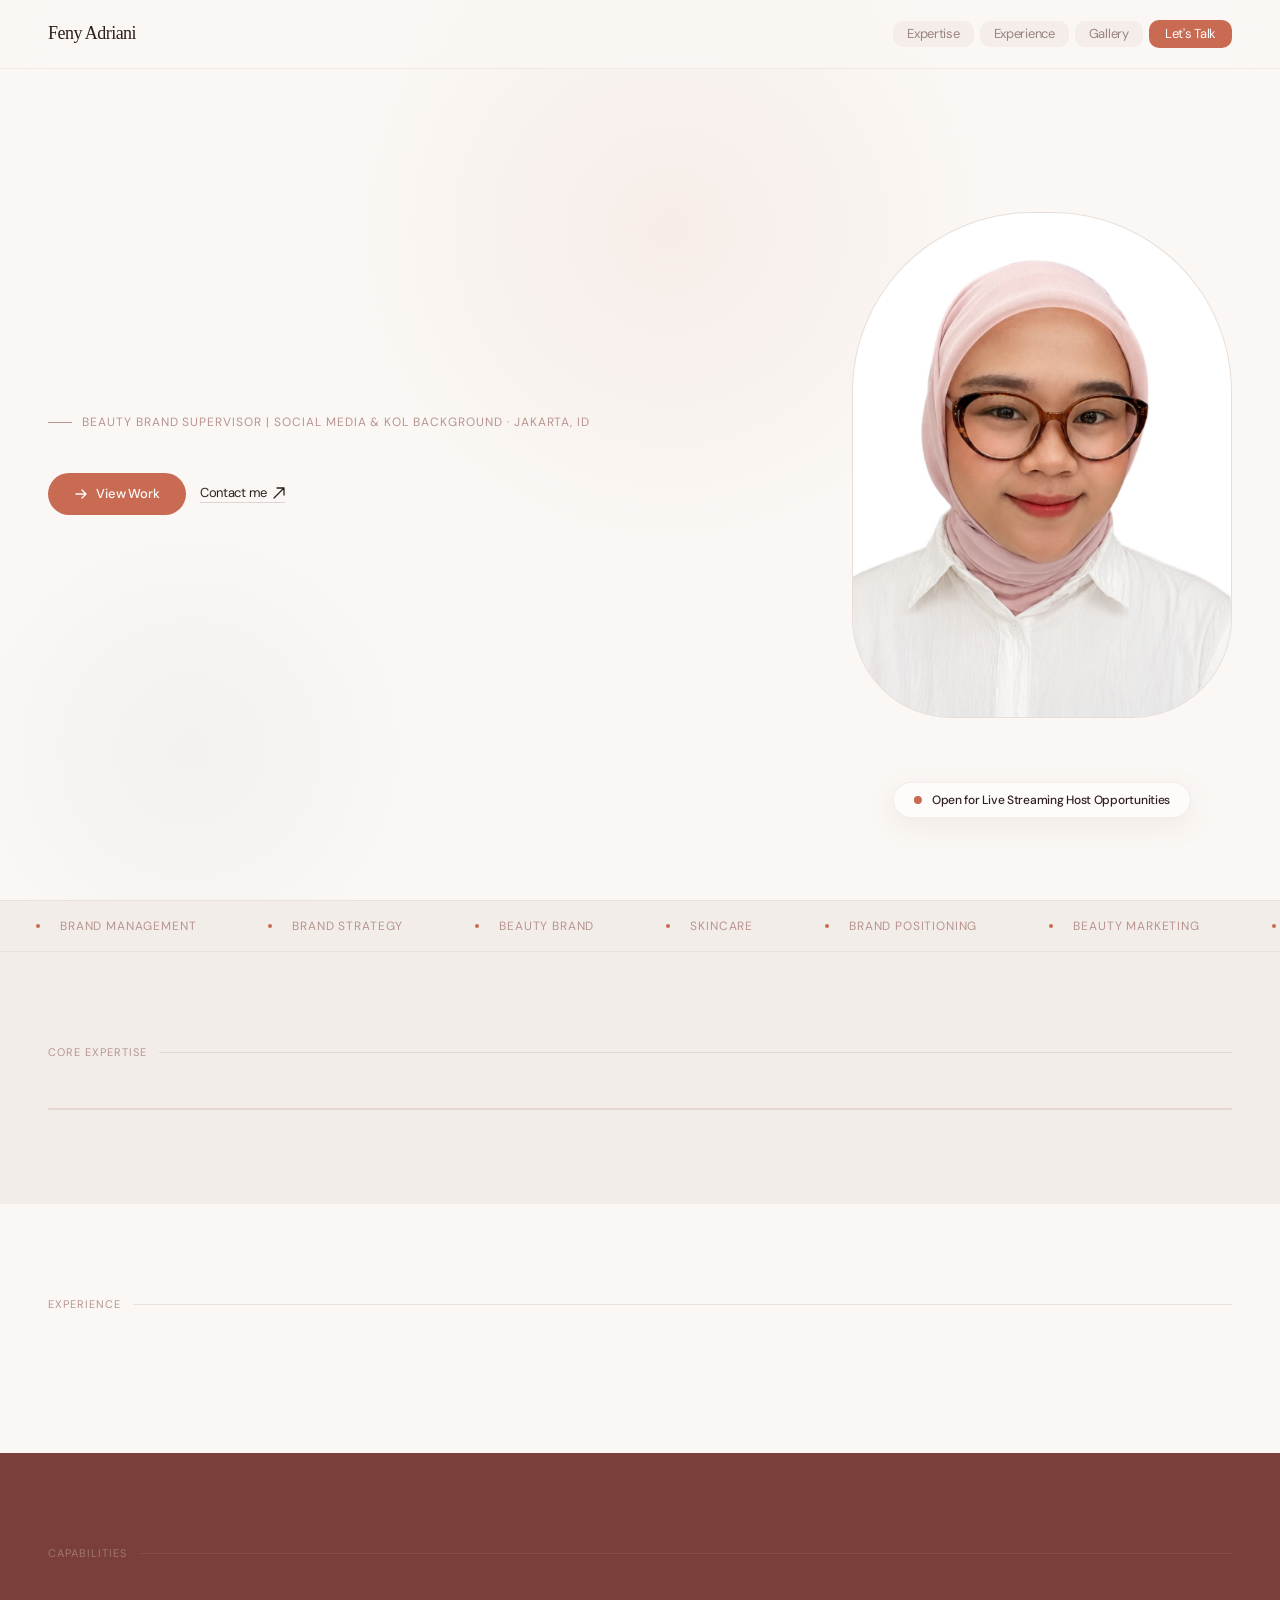
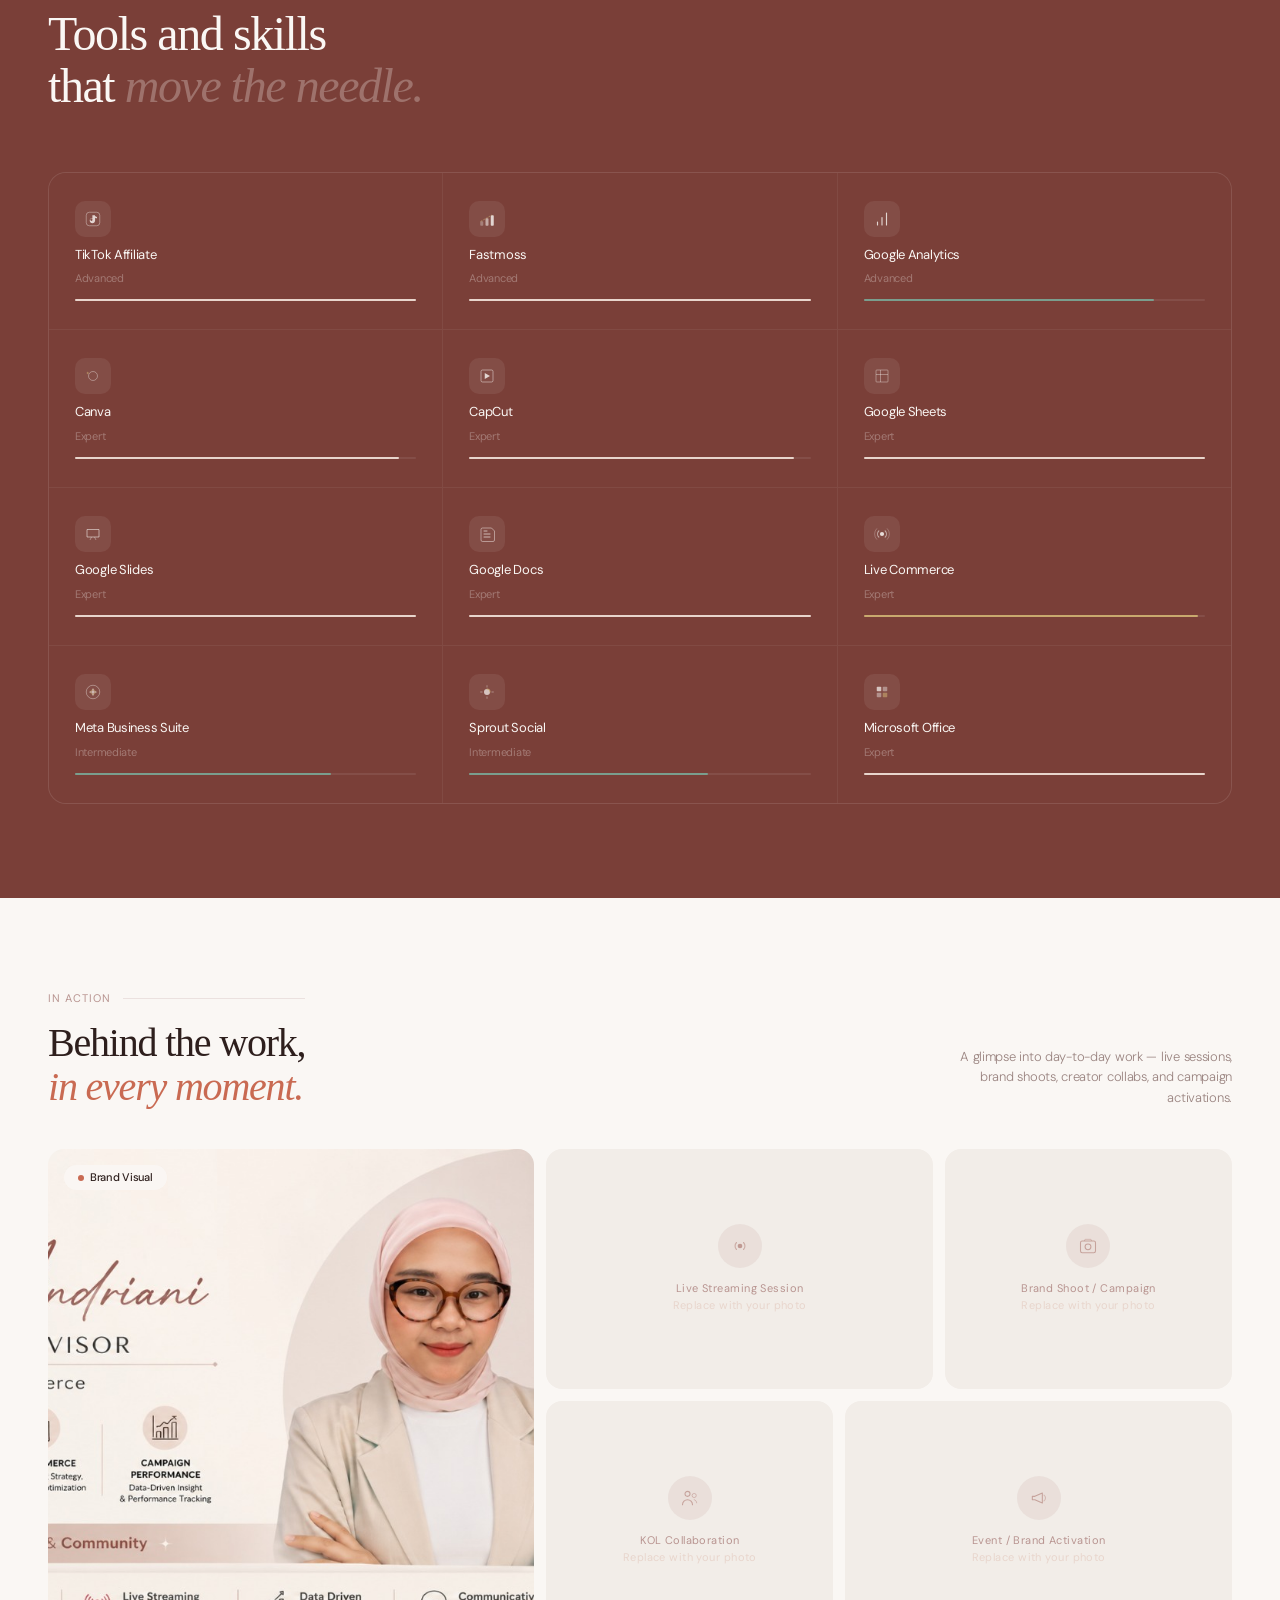
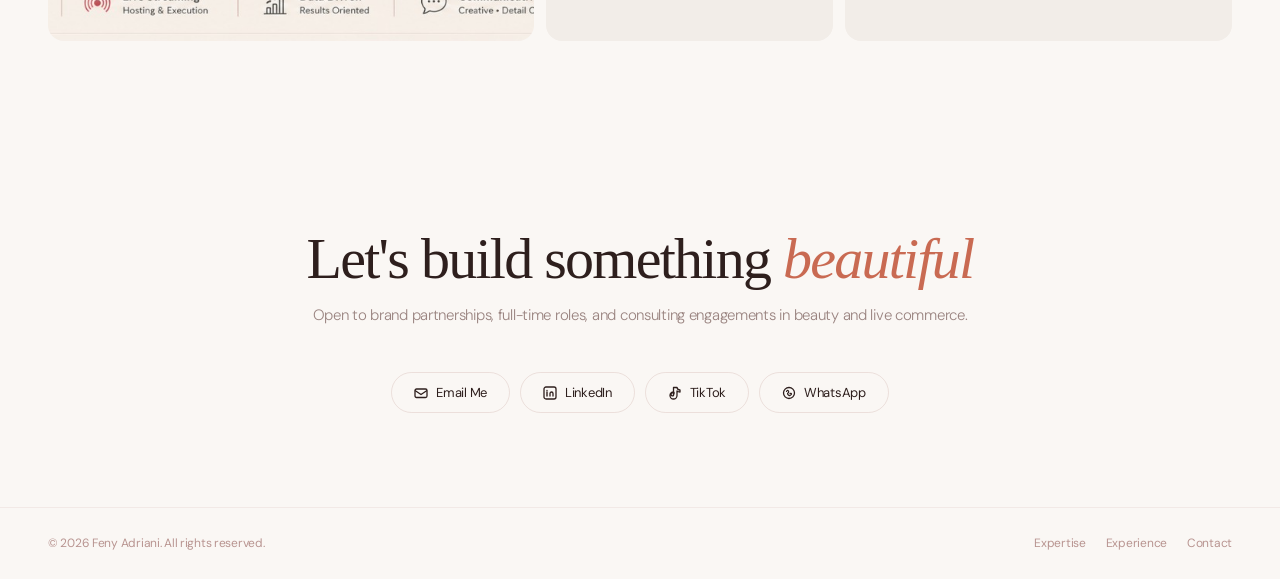
==== index.html @ 0a3d86c8 "first commit" ====
<!DOCTYPE html>
<html lang="en">
<head>
<meta charset="UTF-8">
<meta name="viewport" content="width=device-width, initial-scale=1.0">
<title>Feny Adriani — Beauty Brand Supervisor | Social Media & KOL Background</title>
<link rel="preconnect" href="https://fonts.googleapis.com">
<link href="https://fonts.googleapis.com/css2?family=DM+Sans:ital,wght@0,300;0,400;0,500;1,300&display=swap" rel="stylesheet">

<!-- css -->
<link rel="stylesheet" href="style.css">

</head>
<body>

<!-- NAV -->
<nav>
  <div class="nav-logo">Feny Adriani</div>
  <div class="nav-links">
    <a href="#expertise">Expertise</a>
    <a href="#experience">Experience</a>
    <!-- <a href="#featured">Work</a> -->
    <a href="#gallery">Gallery</a>
    <a href="#contact" class="nav-cta">Let's Talk</a>
  </div>
</nav>

<!-- HERO -->
<section class="hero">
  <div class="hero-content">
    <p class="hero-eyebrow">Beauty Brand Supervisor | Social Media & KOL Background · Jakarta, ID</p>
    
    <!-- Kita beri ID agar bisa diisi dari kolom 'tagline' di Sheets -->
    <h1 class="hero-headline" id="p-tagline">
      <!-- Teks statis di sini akan hilang saat data dari Sheets masuk -->
    </h1>
    
    <!-- Kita beri ID agar bisa diisi dari kolom 'bio' di Sheets -->
    <p class="hero-sub" id="p-bio">
      <!-- Teks statis di sini akan hilang saat data dari Sheets masuk -->
    </p>
    
    <div class="hero-actions">
      <a href="#expertise" class="btn-primary">
        <svg width="14" height="14" viewBox="0 0 14 14" fill="none"><path d="M2 7h10M8 3l4 4-4 4" stroke="currentColor" stroke-width="1.4" stroke-linecap="round" stroke-linejoin="round"/></svg>
        View Work
      </a>
      <a href="#contact" class="btn-ghost">
        Contact me
        <svg width="12" height="12" viewBox="0 0 12 12" fill="none"><path d="M1 11L11 1M11 1H4M11 1v7" stroke="currentColor" stroke-width="1.3" stroke-linecap="round" stroke-linejoin="round"/></svg>
      </a>
    </div>
  </div>

  <div class="hero-photo-wrap">
    <div class="hero-photo-frame">
      <!-- ID p-foto untuk mengganti ALT sesuai nama di Sheets -->
      <img src="feny-pp.jpeg" alt="Profile" id="p-foto">
    </div>
    <div class="hero-photo-badge">
      <div class="badge-dot"></div>
      <span class="badge-text">Open for Live Streaming Host Opportunities</span>
    </div>
  </div>
</section>

<!-- MARQUEE -->
<div class="marquee-wrap">
  <div class="marquee-track">
    <div class="marquee-item"><span class="marquee-dot"></span>Brand Management</div>
    <div class="marquee-item"><span class="marquee-dot"></span>Brand Strategy</div>
    <div class="marquee-item"><span class="marquee-dot"></span>Beauty Brand</div>
    <div class="marquee-item"><span class="marquee-dot"></span>Skincare</div>
    <div class="marquee-item"><span class="marquee-dot"></span>Brand Positioning</div>
    <div class="marquee-item"><span class="marquee-dot"></span>Beauty Marketing</div>
    <div class="marquee-item"><span class="marquee-dot"></span>Skincare Marketing</div>
    <div class="marquee-item"><span class="marquee-dot"></span>Consumer Insights</div>
    <div class="marquee-item"><span class="marquee-dot"></span>Product Marketing</div>
    <div class="marquee-item"><span class="marquee-dot"></span>Campaign Management</div>
    <div class="marquee-item"><span class="marquee-dot"></span>Marketing Campaign</div>
    <div class="marquee-item"><span class="marquee-dot"></span>Product Launch</div>
    <div class="marquee-item"><span class="marquee-dot"></span>Campaign Strategy</div>
    <div class="marquee-item"><span class="marquee-dot"></span>Brand Awareness</div>
    <div class="marquee-item"><span class="marquee-dot"></span>Social Media Strategy</div>
    <div class="marquee-item"><span class="marquee-dot"></span>TikTok Marketing</div>
    <div class="marquee-item"><span class="marquee-dot"></span>Instagram Marketing</div>
    <div class="marquee-item"><span class="marquee-dot"></span>Content Planning</div>
    <div class="marquee-item"><span class="marquee-dot"></span>Social Commerce</div>
    <div class="marquee-item"><span class="marquee-dot"></span>KOL Management</div>
    <div class="marquee-item"><span class="marquee-dot"></span>Influencer Marketing</div>
    <div class="marquee-item"><span class="marquee-dot"></span>TikTok Affiliate</div>
    <div class="marquee-item"><span class="marquee-dot"></span>Creator Management</div>
    <div class="marquee-item"><span class="marquee-dot"></span>GMV Growth</div>
    <div class="marquee-item"><span class="marquee-dot"></span>Creative Strategy</div>
    <div class="marquee-item"><span class="marquee-dot"></span>Content Marketing</div>
    <div class="marquee-item"><span class="marquee-dot"></span>Campaign Development</div>
    <div class="marquee-item"><span class="marquee-dot"></span>Beauty Campaign</div>
    <div class="marquee-item"><span class="marquee-dot"></span>Trend Analysis</div>
    <div class="marquee-item"><span class="marquee-dot"></span>Strategic Planning</div>
    <div class="marquee-item"><span class="marquee-dot"></span>Market Analysis</div>
    <div class="marquee-item"><span class="marquee-dot"></span>Business Strategy</div>
    <div class="marquee-item"><span class="marquee-dot"></span>Consumer Behavior</div>
    <div class="marquee-item"><span class="marquee-dot"></span>Marketing Strategy</div>
    <div class="marquee-item"><span class="marquee-dot"></span>Product Management</div>
    <div class="marquee-item"><span class="marquee-dot"></span>E-Commerce</div>
    <div class="marquee-item"><span class="marquee-dot"></span>Shopee</div>
    <div class="marquee-item"><span class="marquee-dot"></span>TikTok Shop</div>
    <div class="marquee-item"><span class="marquee-dot"></span>Website Management</div>
    <div class="marquee-item"><span class="marquee-dot"></span>Product Listing</div>
  </div>
</div>


<!-- EXPERTISE -->
<section id="expertise">
  <p class="section-label">Core Expertise</p>
  <!-- Kita beri ID expertise-container di sini -->
  <div class="expertise-grid reveal" id="expertise-container">
    <!-- Isi statis dihapus, akan diisi otomatis oleh script.js -->
  </div>
</section>

<!-- EXPERIENCE -->
<section id="experience">
  <p class="section-label">Experience</p>
  <!-- Tambahkan id di sini -->
  <div class="exp-list" id="experience-container">
    <!-- Isi statis dihapus -->
  </div>
</section>

<!-- SKILLS -->
<!-- SKILLS -->
<section id="skills">
  <p class="section-label">Capabilities</p>
  <h2 class="skills-heading reveal">Tools and skills<br>that <em>move the needle.</em></h2>
  <div class="skills-grid">

    <!-- TIKTOK AFFILIATE -->
    <div class="skill-cell reveal">
      <div class="skill-icon-wrap">
        <svg viewBox="0 0 24 24" fill="none" xmlns="http://www.w3.org/2000/svg">
          <rect x="3" y="3" width="18" height="18" rx="4" stroke="rgba(250,247,244,0.4)" stroke-width="1.2"/>
          <path d="M14.5 7c.4 1.4 1.6 2.2 2.8 2.2v1.8c-.9 0-1.8-.3-2.5-.8V14c0 2-1.6 3.6-3.6 3.6S7.6 16 7.6 14s1.6-3.6 3.6-3.6c.15 0 .3 0 .45.02v1.88A1.72 1.72 0 1011.2 14V7h2.3v.02L14.5 7z" fill="rgba(250,247,244,0.8)"/>
        </svg>
      </div>
      <div class="skill-name">TikTok Affiliate</div>
      <div class="skill-level">Advanced</div>
      <div class="skill-bar"><div class="skill-fill f-rose" style="width:100%"></div></div>
    </div>

    <!-- FASTMOSS -->
    <div class="skill-cell reveal reveal-delay-1">
      <div class="skill-icon-wrap">
        <svg viewBox="0 0 24 24" fill="none" xmlns="http://www.w3.org/2000/svg">
          <rect x="3" y="15" width="4" height="6" rx="1" fill="rgba(250,247,244,0.3)"/>
          <rect x="10" y="11" width="4" height="10" rx="1" fill="rgba(250,247,244,0.55)"/>
          <rect x="17" y="7" width="4" height="14" rx="1" fill="rgba(250,247,244,0.8)"/>
          <path d="M4 15 L11 11 L18 7" stroke="rgba(201,169,110,0.6)" stroke-width="1.3" stroke-linecap="round" stroke-dasharray="1.5 2.5"/>
        </svg>
      </div>
      <div class="skill-name">Fastmoss</div>
      <div class="skill-level">Advanced</div>
      <div class="skill-bar"><div class="skill-fill f-rose" style="width:100%"></div></div>
    </div>

    <!-- GOOGLE ANALYTICS -->
    <div class="skill-cell reveal">
      <div class="skill-icon-wrap">
        <svg viewBox="0 0 24 24" fill="none" xmlns="http://www.w3.org/2000/svg">
          <path d="M12 20V10M18 20V4M6 20v-4" stroke="rgba(250,247,244,0.8)" stroke-width="1.5" stroke-linecap="round"/>
        </svg>
      </div>
      <div class="skill-name">Google Analytics</div>
      <div class="skill-level">Advanced</div>
      <div class="skill-bar"><div class="skill-fill f-sage" style="width:85%"></div></div>
    </div>

    <!-- CANVA -->
    <div class="skill-cell reveal">
      <div class="skill-icon-wrap">
        <svg viewBox="0 0 24 24" fill="none" xmlns="http://www.w3.org/2000/svg">
          <path d="M5 6l.6 1.4L7 8l-1.4.6L5 10l-.6-1.4L3 8l1.4-.6z" fill="rgba(201,169,110,0.7)"/>
          <circle cx="12" cy="12" r="6" stroke="rgba(250,247,244,0.4)" stroke-width="1.2"/>
        </svg>
      </div>
      <div class="skill-name">Canva</div>
      <div class="skill-level">Expert</div>
      <div class="skill-bar"><div class="skill-fill f-rose" style="width:95%"></div></div>
    </div>

    <!-- CAPCUT -->
    <div class="skill-cell reveal">
      <div class="skill-icon-wrap">
        <svg viewBox="0 0 24 24" fill="none" xmlns="http://www.w3.org/2000/svg">
          <rect x="4" y="4" width="16" height="16" rx="2" stroke="rgba(250,247,244,0.5)" stroke-width="1.2"/>
          <path d="M9 16V8l7 4-7 4z" fill="rgba(250,247,244,0.8)"/>
        </svg>
      </div>
      <div class="skill-name">CapCut</div>
      <div class="skill-level">Expert</div>
      <div class="skill-bar"><div class="skill-fill f-rose" style="width:95%"></div></div>
    </div>

    <!-- GOOGLE SHEETS / EXCEL -->
    <div class="skill-cell reveal">
      <div class="skill-icon-wrap">
        <svg viewBox="0 0 24 24" fill="none" xmlns="http://www.w3.org/2000/svg">
          <rect x="4" y="4" width="16" height="16" rx="1" stroke="rgba(250,247,244,0.4)" stroke-width="1.2"/>
          <line x1="4" y1="10" x2="20" y2="10" stroke="rgba(250,247,244,0.4)" stroke-width="1.2"/>
          <line x1="10" y1="4" x2="10" y2="20" stroke="rgba(250,247,244,0.4)" stroke-width="1.2"/>
        </svg>
      </div>
      <div class="skill-name">Google Sheets</div>
      <div class="skill-level">Expert</div>
      <div class="skill-bar"><div class="skill-fill f-rose" style="width:100%"></div></div>
    </div>

    <!-- GOOGLE SLIDES / PPT -->
    <div class="skill-cell reveal">
      <div class="skill-icon-wrap">
        <svg viewBox="0 0 24 24" fill="none" xmlns="http://www.w3.org/2000/svg">
          <path d="M4 6h16v10H4z" stroke="rgba(250,247,244,0.6)" stroke-width="1.2"/>
          <path d="M8 20l2-4M16 20l-2-4" stroke="rgba(250,247,244,0.4)" stroke-width="1.2"/>
        </svg>
      </div>
      <div class="skill-name">Google Slides</div>
      <div class="skill-level">Expert</div>
      <div class="skill-bar"><div class="skill-fill f-rose" style="width:100%"></div></div>
    </div>

    <!-- GOOGLE DOCS / WORD -->
    <div class="skill-cell reveal">
      <div class="skill-icon-wrap">
        <svg viewBox="0 0 24 24" fill="none" xmlns="http://www.w3.org/2000/svg">
          <path d="M6 4h12l4 4v12a2 2 0 01-2 2H6a2 2 0 01-2-2V6a2 2 0 012-2z" stroke="rgba(250,247,244,0.5)" stroke-width="1.2"/>
          <path d="M8 8h4M8 12h8M8 16h8" stroke="rgba(250,247,244,0.7)" stroke-width="1.2" stroke-linecap="round"/>
        </svg>
      </div>
      <div class="skill-name">Google Docs</div>
      <div class="skill-level">Expert</div>
      <div class="skill-bar"><div class="skill-fill f-rose" style="width:100%"></div></div>
    </div>

    <!-- Live streaming / broadcast waves -->
    <div class="skill-cell">
      <div class="skill-icon-wrap">
        <svg viewBox="0 0 24 24" fill="none" xmlns="http://www.w3.org/2000/svg">
          <circle cx="12" cy="12" r="2.8" fill="rgba(250,247,244,0.85)"/>
          <path d="M7.8 7.8a6 6 0 000 8.4" stroke="rgba(250,247,244,0.55)" stroke-width="1.4" stroke-linecap="round"/>
          <path d="M16.2 7.8a6 6 0 010 8.4" stroke="rgba(250,247,244,0.55)" stroke-width="1.4" stroke-linecap="round"/>
          <path d="M4.9 4.9a10 10 0 000 14.2" stroke="rgba(250,247,244,0.25)" stroke-width="1.3" stroke-linecap="round"/>
          <path d="M19.1 4.9a10 10 0 010 14.2" stroke="rgba(250,247,244,0.25)" stroke-width="1.3" stroke-linecap="round"/>
        </svg>
      </div>
      <div class="skill-name">Live Commerce</div>
      <div class="skill-level">Expert</div>
      <div class="skill-bar"><div class="skill-fill f-gold" style="width:98%"></div></div>
    </div>

    <!-- METAS BUSINESS SUITE -->
    <div class="skill-cell reveal">
      <div class="skill-icon-wrap">
        <svg viewBox="0 0 24 24" fill="none" xmlns="http://www.w3.org/2000/svg">
          <circle cx="12" cy="12" r="9" stroke="rgba(250,247,244,0.4)" stroke-width="1.2"/>
          <path d="M12 8v8M8 12h8" stroke="rgba(250,247,244,0.8)" stroke-width="1.5" stroke-linecap="round"/>
          <path d="M12 12m-3 0a3 3 0 1 0 6 0a3 3 0 1 0 -6 0" stroke="rgba(201,169,110,0.6)" stroke-width="1.2"/>
        </svg>
      </div>
      <div class="skill-name">Meta Business Suite</div>
      <div class="skill-level">Intermediate</div>
      <div class="skill-bar"><div class="skill-fill f-sage" style="width:75%"></div></div>
    </div>

    <!-- SPROUT SOCIAL -->
    <div class="skill-cell reveal">
      <div class="skill-icon-wrap">
        <svg viewBox="0 0 24 24" fill="none" xmlns="http://www.w3.org/2000/svg">
          <path d="M12 3v3M12 18v3M3 12h3M18 12h3" stroke="rgba(250,247,244,0.4)" stroke-width="1.2"/>
          <circle cx="12" cy="12" r="4" fill="rgba(250,247,244,0.7)"/>
          <path d="M12 8a4 4 0 0 1 4 4" stroke="rgba(201,169,110,0.8)" stroke-width="1.5" stroke-linecap="round"/>
        </svg>
      </div>
      <div class="skill-name">Sprout Social</div>
      <div class="skill-level">Intermediate</div>
      <div class="skill-bar"><div class="skill-fill f-sage" style="width:70%"></div></div>
    </div>

    <!-- MICROSOFT OFFICE (EXPERT) -->
    <div class="skill-cell reveal">
      <div class="skill-icon-wrap">
        <svg viewBox="0 0 24 24" fill="none" xmlns="http://www.w3.org/2000/svg">
          <rect x="5" y="5" width="6" height="6" rx="1" fill="rgba(250,247,244,0.7)"/>
          <rect x="13" y="5" width="6" height="6" rx="1" fill="rgba(250,247,244,0.4)"/>
          <rect x="5" y="13" width="6" height="6" rx="1" fill="rgba(250,247,244,0.4)"/>
          <rect x="13" y="13" width="6" height="6" rx="1" fill="rgba(201,169,110,0.6)"/>
        </svg>
      </div>
      <div class="skill-name">Microsoft Office</div>
      <div class="skill-level">Expert</div>
      <div class="skill-bar"><div class="skill-fill f-rose" style="width:100%"></div></div>
    </div>

  </div>
</section>

<!-- FEATURED WORK -->
<!-- <section id="featured">
  <p class="section-label">Featured Work</p>
  <div class="feat-grid">
    <div class="feat-card reveal">
      <div class="feat-type">TikTok Growth Campaign</div>
      <h3 class="feat-title">Organic Beauty Brand Launch on TikTok</h3>
      <p class="feat-desc">Developed and executed a 90-day TikTok content strategy for a local organic skincare brand entering the market. Built trend-responsive content pillars, recruited 15 micro-KOLs, and established posting cadence that compounded engagement week over week.</p>
      <div class="feat-metric">
        <div class="metric"><div class="metric-val">3.2M</div><div class="metric-label">Views in 90d</div></div>
        <div class="metric"><div class="metric-val">+180%</div><div class="metric-label">Follower Growth</div></div>
        <div class="metric"><div class="metric-val">8.4%</div><div class="metric-label">Avg. Engagement</div></div>
      </div>
    </div>
    <div class="feat-card reveal reveal-delay-1">
      <div class="feat-type">Live Commerce</div>
      <h3 class="feat-title">Weekly Live Streaming Program — Skincare Brand</h3>
      <p class="feat-desc">Structured and operated a weekly TikTok Shop live commerce program — host management, product sequencing, promotional mechanics, and real-time audience engagement. Consistently ranked top in the beauty category.</p>
      <div class="feat-metric">
        <div class="metric"><div class="metric-val">2.5×</div><div class="metric-label">GMV Growth</div></div>
        <div class="metric"><div class="metric-val">52</div><div class="metric-label">Live Sessions</div></div>
        <div class="metric"><div class="metric-val">Top 5%</div><div class="metric-label">Category Rank</div></div>
      </div>
    </div>
    <div class="feat-card wide reveal reveal-delay-2">
      <div class="feat-type">KOL & Affiliate Program</div>
      <h3 class="feat-title">End-to-End Creator Marketing Program</h3>
      <p class="feat-desc">Designed and ran a full-cycle KOL and affiliate ecosystem — from sourcing creators across tiers (nano to macro), structuring commission frameworks, content briefing and approval, to performance tracking across every activation. A scalable always-on creator engine that reduced CPO and sustained brand presence year-round.</p>
      <div class="feat-metric">
        <div class="metric"><div class="metric-val">100+</div><div class="metric-label">Creators Managed</div></div>
        <div class="metric"><div class="metric-val">–35%</div><div class="metric-label">Cost Per Order</div></div>
        <div class="metric"><div class="metric-val">12mo</div><div class="metric-label">Program Duration</div></div>
        <div class="metric"><div class="metric-val">4.1×</div><div class="metric-label">ROAS</div></div>
      </div>
    </div>
  </div>
</section> -->


<section id="gallery">
  <div class="gallery-intro reveal">
    <div>
      <p class="section-label" style="margin-bottom:16px;">In Action</p>
      <h2 class="gallery-heading">Behind the work,<br><em>in every moment.</em></h2>
    </div>
    <p class="gallery-sub">A glimpse into day-to-day work — live sessions, brand shoots, creator collabs, and campaign activations.</p>
  </div>

  <div class="gallery-grid reveal reveal-delay-1">

    <!-- Item 1: REAL PHOTO — tall left, spans 2 rows -->
    <div class="g-item">
      <img src="gallery1.jpeg" alt="action" onclick="openModal(this.src)">
      <div class="g-badge"><span class="g-badge-dot"></span> Brand Visual</div>
      <div class="g-overlay">
        <div class="g-overlay-label">Beauty Brand Supervisor</div>
        <div class="g-overlay-tag">Social Media · KOL · Live Commerce</div>
      </div>
    </div>

    <!-- Item 2: placeholder — live session -->
    <div class="g-item">
      <div class="g-placeholder">
        <div class="g-placeholder-icon">
          <svg viewBox="0 0 24 24" fill="none"><circle cx="12" cy="12" r="2.8" fill="rgba(176,124,116,0.7)"/><path d="M7.8 7.8a6 6 0 000 8.4" stroke="rgba(176,124,116,0.5)" stroke-width="1.4" stroke-linecap="round"/><path d="M16.2 7.8a6 6 0 010 8.4" stroke="rgba(176,124,116,0.5)" stroke-width="1.4" stroke-linecap="round"/></svg>
        </div>
        <div class="g-placeholder-label">Live Streaming Session<br><span style="color:var(--blush)">Replace with your photo</span></div>
      </div>
    </div>

    <!-- Item 3: placeholder — brand shoot -->
    <div class="g-item">
      <div class="g-placeholder">
        <div class="g-placeholder-icon">
          <svg viewBox="0 0 24 24" fill="none"><rect x="3" y="6" width="18" height="14" rx="2" stroke="rgba(176,124,116,0.6)" stroke-width="1.3"/><circle cx="12" cy="13" r="3.5" stroke="rgba(176,124,116,0.6)" stroke-width="1.3"/><path d="M8 6V5a1 1 0 011-1h6a1 1 0 011 1v1" stroke="rgba(176,124,116,0.4)" stroke-width="1.2"/></svg>
        </div>
        <div class="g-placeholder-label">Brand Shoot / Campaign<br><span style="color:var(--blush)">Replace with your photo</span></div>
      </div>
    </div>

    <!-- Item 4: placeholder — KOL collaboration -->
    <div class="g-item">
      <div class="g-placeholder">
        <div class="g-placeholder-icon">
          <svg viewBox="0 0 24 24" fill="none"><circle cx="9" cy="7" r="3" stroke="rgba(176,124,116,0.6)" stroke-width="1.3"/><circle cx="17" cy="9" r="2.5" stroke="rgba(176,124,116,0.4)" stroke-width="1.2"/><path d="M3 20c0-3.3 2.7-6 6-6s6 2.7 6 6" stroke="rgba(176,124,116,0.6)" stroke-width="1.3" stroke-linecap="round"/><path d="M17 14c1.7.4 3 1.9 3 3.8" stroke="rgba(176,124,116,0.4)" stroke-width="1.2" stroke-linecap="round"/></svg>
        </div>
        <div class="g-placeholder-label">KOL Collaboration<br><span style="color:var(--blush)">Replace with your photo</span></div>
      </div>
    </div>

    <!-- Item 5: placeholder — event / activation -->
    <div class="g-item">
      <div class="g-placeholder">
        <div class="g-placeholder-icon">
          <svg viewBox="0 0 24 24" fill="none"><path d="M4 10H7L16 6V18L7 14H4V10Z" stroke="rgba(176,124,116,0.6)" stroke-width="1.3" stroke-linejoin="round"/><path d="M18 8.5c1.2.9 1.8 2.2 1.8 3.5s-.6 2.6-1.8 3.5" stroke="rgba(176,124,116,0.4)" stroke-width="1.3" stroke-linecap="round"/></svg>
        </div>
        <div class="g-placeholder-label">Event / Brand Activation<br><span style="color:var(--blush)">Replace with your photo</span></div>
      </div>
    </div>

  </div>
</section>


<!-- CONTACT -->
<section id="contact">
  <h2 class="contact-headline reveal">Let's build something <em>beautiful</em></h2>
  <p class="contact-sub reveal reveal-delay-1">Open to brand partnerships, full-time roles, and consulting engagements in beauty and live commerce.</p>
  <div class="contact-links reveal reveal-delay-2">
    <a href="#" class="contact-link">
      <svg viewBox="0 0 14 14" fill="none"><rect x="1" y="3" width="12" height="8.5" rx="1.5" stroke="currentColor" stroke-width="1.3"/><path d="M1 4.5L7 8.5L13 4.5" stroke="currentColor" stroke-width="1.3"/></svg>
      Email Me
    </a>
    <a href="https://www.linkedin.com/in/fenyandriani/" target="_blank" class="contact-link">
      <svg viewBox="0 0 14 14" fill="none"><rect x="1" y="1" width="12" height="12" rx="2" stroke="currentColor" stroke-width="1.3"/><path d="M4 6v4M4 4.5V4.5" stroke="currentColor" stroke-width="1.4" stroke-linecap="round"/><path d="M7 10V7.5C7 6.67 7.67 6 8.5 6S10 6.67 10 7.5V10" stroke="currentColor" stroke-width="1.3" stroke-linecap="round"/></svg>
      LinkedIn
    </a>
    <a href="#" target="_blank" class="contact-link">
      <svg viewBox="0 0 14 14" fill="none"><path d="M9 1.5C9.3 3 10.5 4 12 4V6C10.8 6 9.7 5.6 9 5V9.5C9 11.4 7.4 13 5.5 13S2 11.4 2 9.5 3.6 6 5.5 6c.17 0 .34.01.5.03V8.1A1.5 1.5 0 105.5 9.5V1.5H9Z" stroke="currentColor" stroke-width="1.3" stroke-linejoin="round"/></svg>
      TikTok
    </a>
    <a href="https://wa.me/6287874670637" target="_blank" class="contact-link">
      <svg viewBox="0 0 14 14" fill="none"><circle cx="7" cy="7" r="5.5" stroke="currentColor" stroke-width="1.3"/><path d="M4.5 5.5C4.5 5.5 5 4 6 4.5C6.5 4.75 7 6 6.5 6.5C6 7 5.5 7 5.5 7.5C5.5 8.5 7 10 8 9.5C8.5 9.25 9.5 8.5 9.5 8C9.5 7.5 8.5 7 8 7.5" stroke="currentColor" stroke-width="1.2" stroke-linecap="round"/></svg>
      WhatsApp
    </a>
  </div>
</section>

<!-- FOOTER -->
<footer>
  <div>© 2026 Feny Adriani. All rights reserved.</div>
  <div style="display:flex;gap:20px;">
    <a href="#expertise">Expertise</a>
    <a href="#experience">Experience</a>
    <a href="#contact">Contact</a>
  </div>
</footer>


<script src="script.js"></script>

</body>
</html>
---- style.css ----
@font-face {
    font-family: 'kalice';
    src: url('https://fonts.cdnfonts.com/s/kalice/Kalice.woff2') format('woff2'),
         url('https://fonts.cdnfonts.com/s/kalice/Kalice.woff') format('woff');
    font-weight: 530;
    font-style: normal;
    font-display: swap;
  }
  @font-face {
    font-family: 'kalice Fallback';
    src: local('Georgia'), local('Times New Roman'), local('serif');
    font-weight: 530;
    font-style: normal;
  }

  *, *::before, *::after { box-sizing: border-box; margin: 0; padding: 0; }

  :root {
    --cream:      #faf7f4;
    --parchment:  #f2ede8;
    --blush:      #e8d5cc;
    --mauve:      #b89490;
    --rose:       #b07c74;
    --terra:      #c96a52;
    --wine:       #7a3f38;
    --text:       #2e1f1d;
    --muted:      #9a8480;
    --white:      #fefcfb;
    --sage:       #7a9e8e;
    --gold:       #c9a96e;
  }

  html { scroll-behavior: smooth; }

  body {
    font-family: 'DM Sans', Arial, sans-serif;
    background: var(--cream);
    color: var(--text);
    font-size: 14px;
    line-height: 1.2;
    letter-spacing: -0.02em;
    overflow-x: hidden;
  }

  /* ─── NAV ─── */
  nav {
    position: fixed; top: 0; left: 0; right: 0; z-index: 100;
    display: flex; align-items: center; justify-content: space-between;
    padding: 20px 48px;
    background: rgba(250,247,244,0.92);
    backdrop-filter: blur(20px);
    border-bottom: 1px solid rgba(176,124,116,0.12);
  }
  .nav-logo {
    font-family: kalice, "kalice Fallback", serif; font-weight: 530;
    font-size: 18px; letter-spacing: -0.03em; color: var(--text);
  }
  .nav-links { display: flex; gap: 6px; align-items: center; }
  .nav-links a {
    font-size: 13px; color: var(--muted);
    text-decoration: none; padding: 5px 14px;
    background: rgba(184,148,144,0.1); border-radius: 10px;
    transition: color 0.2s, background 0.2s;
  }
  .nav-links a:hover { color: var(--text); background: rgba(184,148,144,0.2); }
  .nav-cta {
    color: var(--white) !important;
    background: var(--terra) !important;
    border-radius: 10px; padding: 6px 16px !important;
  }
  .nav-cta:hover { opacity: 0.88; }

  /* ─── HERO ─── */
  .hero {
    min-height: 100vh;
    display: grid;
    grid-template-columns: 1fr 380px;
    align-items: center;
    gap: 60px;
    padding: 130px 48px 100px;
    position: relative; overflow: hidden;
    background: var(--cream);
  }
  .hero::before {
    content: '';
    position: absolute; top: -120px; right: 260px;
    width: 700px; height: 700px; border-radius: 50%;
    background: radial-gradient(circle, rgba(201,106,82,0.07) 0%, transparent 65%);
    pointer-events: none;
  }
  .hero::after {
    content: '';
    position: absolute; bottom: -100px; left: -60px;
    width: 500px; height: 500px; border-radius: 50%;
    background: radial-gradient(circle, rgba(122,158,142,0.06) 0%, transparent 65%);
    pointer-events: none;
  }
  .hero-content { position: relative; z-index: 1; }

  .hero-eyebrow {
    font-size: 12px; color: var(--mauve); letter-spacing: 0.08em;
    text-transform: uppercase; margin-bottom: 28px;
    display: flex; align-items: center; gap: 10px;
    opacity: 0; animation: fadeUp 0.7s 0.2s forwards;
  }
  .hero-eyebrow::before { content: ''; width: 24px; height: 1px; background: var(--mauve); }

  .hero-headline {
    font-family: kalice, "kalice Fallback", serif; font-weight: 530;
    font-size: clamp(40px, 5.5vw, 76px);
    line-height: 1.05; letter-spacing: -0.03em; color: var(--text);
    opacity: 0; animation: fadeUp 0.8s 0.35s forwards;
  }
  .hero-headline em { font-style: italic; color: var(--terra); }

  .hero-sub {
    margin-top: 28px; max-width: 450px;
    font-size: 15px; line-height: 1.7; color: var(--muted); font-weight: 300;
    opacity: 0; animation: fadeUp 0.8s 0.5s forwards;
  }
  .hero-actions {
    margin-top: 44px; display: flex; gap: 14px; align-items: center;
    opacity: 0; animation: fadeUp 0.8s 0.65s forwards;
  }
  .btn-primary {
    display: inline-flex; align-items: center; gap: 8px;
    background: var(--terra); color: var(--white);
    font-size: 13px; font-weight: 500; letter-spacing: -0.01em;
    padding: 13px 26px; border-radius: 26px;
    text-decoration: none; transition: opacity 0.2s, transform 0.2s;
  }
  .btn-primary:hover { opacity: 0.88; transform: translateY(-1px); }
  .btn-ghost {
    display: inline-flex; align-items: center; gap: 6px;
    background: transparent; color: var(--text);
    font-size: 13px; font-weight: 400;
    text-decoration: none;
    border-bottom: 1px solid rgba(46,31,29,0.15); padding-bottom: 1px;
    transition: color 0.2s, border-color 0.2s;
  }
  .btn-ghost:hover { color: var(--terra); border-color: var(--terra); }

  /* ─── HERO PHOTO ─── */
  .hero-photo-wrap {
    position: relative; z-index: 1; align-self: stretch;
    display: flex; flex-direction: column; justify-content: center;
    opacity: 0; animation: fadeLeft 0.9s 0.4s forwards;
  }
  .hero-photo-frame {
    width: 100%;
    aspect-ratio: 3/4;
    border-radius: 180px 180px 100px 100px;
    overflow: hidden;
    background: var(--parchment);
    border: 1px solid rgba(196,163,154,0.22);
    position: relative;
  }
  .hero-photo-frame img {
    width: 100%; height: 100%; object-fit: cover; display: block;
  }
  /* Illustrated placeholder shown when no photo */
  .photo-placeholder {
    width: 100%; height: 100%;
    display: flex; align-items: center; justify-content: center;
    background: linear-gradient(160deg, #f2ede8 0%, #e8d5cc 100%);
    position: relative;
  }
  .photo-placeholder svg { width: 100%; height: 100%; display: block; }

  .hero-photo-badge {
    position: absolute; bottom: -18px; left: 50%; transform: translateX(-50%);
    background: var(--white);
    border: 1px solid rgba(196,163,154,0.18);
    border-radius: 50px; padding: 10px 20px;
    display: flex; align-items: center; gap: 10px;
    white-space: nowrap;
    box-shadow: 0 8px 28px rgba(176,124,116,0.1);
  }
  .badge-dot {
    width: 8px; height: 8px; border-radius: 50%;
    background: var(--terra); flex-shrink: 0;
    animation: pulse 2s infinite;
  }
  .badge-text { font-size: 12px; color: var(--text); font-weight: 500; }
  @keyframes pulse {
    0%,100% { box-shadow: 0 0 0 3px rgba(122,158,142,0.2); }
    50%      { box-shadow: 0 0 0 7px rgba(122,158,142,0.06); }
  }

  .hero-stats {
    position: absolute; left: 48px; bottom: 80px;
    display: flex; gap: 52px;
    opacity: 0; animation: fadeUp 0.8s 0.85s forwards;
  }
  .stat-num {
    font-family: kalice, "kalice Fallback", serif; font-weight: 530;
    font-size: 27px; letter-spacing: -0.03em; color: var(--text);
  }
  .stat-label { font-size: 11px; color: var(--muted); text-transform: uppercase; letter-spacing: 0.06em; margin-top: 2px; }
  .hero-line { position: absolute; bottom: 0; left: 48px; right: 48px; height: 1px; background: rgba(196,163,154,0.2); }

  /* ─── MARQUEE ─── */
  .marquee-wrap {
    background: var(--parchment); padding: 18px 0; overflow: hidden;
    border-top: 1px solid rgba(196,163,154,0.16);
    border-bottom: 1px solid rgba(196,163,154,0.16);
  }
  .marquee-track { display: flex; animation: scroll 26s linear infinite; width: max-content; }
  .marquee-item {
    display: flex; align-items: center; gap: 20px;
    padding: 0 36px; white-space: nowrap;
    font-size: 12px; letter-spacing: 0.07em; text-transform: uppercase; color: var(--mauve);
  }
  .marquee-dot { width: 4px; height: 4px; border-radius: 50%; background: var(--terra); flex-shrink: 0; }
  @keyframes scroll { 0% { transform: translateX(0); } 100% { transform: translateX(-50%); } }

  /* ─── SECTIONS ─── */
  section { padding: 94px 48px; }
  .section-label {
    font-size: 11px; text-transform: uppercase; letter-spacing: 0.09em;
    color: var(--mauve); margin-bottom: 48px;
    display: flex; align-items: center; gap: 12px;
  }
  .section-label::after { content: ''; flex: 1; height: 1px; background: rgba(184,148,144,0.22); }

  /* ─── EXPERTISE ─── */
  #expertise { background: var(--parchment); }
  .expertise-grid {
    display: grid; grid-template-columns: 1fr 1fr;
    gap: 1px; background: rgba(196,163,154,0.16);
    border: 1px solid rgba(196,163,154,0.16); border-radius: 20px; overflow: hidden;
  }
  .expertise-card {
    background: var(--white); padding: 40px 36px; transition: background 0.25s;
  }
  .expertise-card:hover { background: var(--cream); }
  .expertise-card:hover .card-num { color: var(--terra); }
  .card-num {
    font-family: kalice, "kalice Fallback", serif; font-weight: 530;
    font-size: 11px; color: rgba(176,124,116,0.28);
    letter-spacing: 0.04em; margin-bottom: 20px; transition: color 0.25s;
  }
  .card-title {
    font-family: kalice, "kalice Fallback", serif; font-weight: 530;
    font-size: 18px; letter-spacing: -0.02em; margin-bottom: 14px; color: var(--text);
  }
  .card-body { font-size: 13px; line-height: 1.65; color: var(--muted); font-weight: 300; }
  .card-tags { display: flex; flex-wrap: wrap; gap: 6px; margin-top: 20px; }
  .tag {
    font-size: 11px; padding: 4px 11px; border-radius: 10px;
    background: rgba(196,163,154,0.14); color: var(--rose);
  }

  /* ─── EXPERIENCE ─── */
  #experience { background: var(--cream); }
  .exp-list { display: flex; flex-direction: column; }
  .exp-item {
    display: grid; grid-template-columns: 180px 1fr auto;
    gap: 40px; align-items: start;
    padding: 34px 0; border-bottom: 1px solid rgba(196,163,154,0.16);
  }
  .exp-item:last-child { border-bottom: none; }
  .exp-period { font-size: 12px; color: var(--mauve); padding-top: 3px; }
  .exp-role {
    font-family: kalice, "kalice Fallback", serif; font-weight: 530;
    font-size: 16px; margin-bottom: 6px; color: var(--text);
  }
  .exp-company { font-size: 12px; color: var(--terra); margin-bottom: 12px; font-weight: 500; }
  .exp-desc { font-size: 13px; line-height: 1.65; color: var(--muted); font-weight: 300; max-width: 540px; }
  .exp-badge {
    font-size: 10px; padding: 4px 14px; border-radius: 54px;
    border: 1px solid rgba(196,163,154,0.28); color: var(--mauve); white-space: nowrap;
  }

  /* ─── SKILLS ─── */
  #skills { background: var(--wine); }
  #skills .section-label { color: rgba(250,247,244,0.3); }
  #skills .section-label::after { background: rgba(250,247,244,0.08); }
  .skills-heading {
    font-family: kalice, "kalice Fallback", serif; font-weight: 530;
    font-size: clamp(28px, 4vw, 48px); color: var(--cream);
    letter-spacing: -0.03em; max-width: 560px; margin-bottom: 60px; line-height: 1.08;
  }
  .skills-heading em { font-style: italic; color: rgba(250,247,244,0.28); }
  .skills-grid {
    display: grid; grid-template-columns: repeat(3, 1fr); gap: 1px;
    background: rgba(250,247,244,0.06);
    border: 1px solid rgba(250,247,244,0.06); border-radius: 18px; overflow: hidden;
  }
  .skill-cell {
    background: var(--wine); padding: 28px 26px;
    display: flex; flex-direction: column; gap: 10px;
    transition: background 0.2s;
  }
  .skill-cell:hover { background: #8c4840; }
  .skill-icon-wrap {
    width: 36px; height: 36px; border-radius: 10px;
    background: rgba(250,247,244,0.07);
    display: flex; align-items: center; justify-content: center; flex-shrink: 0;
  }
  .skill-icon-wrap svg { width: 18px; height: 18px; }
  .skill-name { font-size: 13px; color: var(--cream); font-weight: 400; }
  .skill-level { font-size: 11px; color: rgba(250,247,244,0.32); }
  .skill-bar { height: 2px; background: rgba(250,247,244,0.08); border-radius: 2px; margin-top: 4px; }
  .skill-fill { height: 100%; border-radius: 2px; }
  .f-rose { background: var(--blush); }
  .f-gold { background: var(--gold); }
  .f-sage { background: var(--sage); }

  /* ─── FEATURED ─── */
  #featured { background: var(--parchment); }
  .feat-grid { display: grid; grid-template-columns: 1fr 1fr; gap: 20px; }
  .feat-card {
    background: var(--white); border-radius: 18px; padding: 36px;
    border: 1px solid rgba(196,163,154,0.14);
    transition: transform 0.22s, box-shadow 0.22s;
  }
  .feat-card:hover { transform: translateY(-4px); box-shadow: 0 20px 60px rgba(176,124,116,0.1); }
  .feat-type { font-size: 10px; text-transform: uppercase; letter-spacing: 0.09em; color: var(--terra); margin-bottom: 16px; font-weight: 500; }
  .feat-title {
    font-family: kalice, "kalice Fallback", serif; font-weight: 530;
    font-size: 18px; letter-spacing: -0.02em; margin-bottom: 12px; color: var(--text);
  }
  .feat-desc { font-size: 13px; line-height: 1.65; color: var(--muted); font-weight: 300; }
  .feat-metric { margin-top: 24px; display: flex; gap: 28px; }
  .metric { display: flex; flex-direction: column; gap: 2px; }
  .metric-val {
    font-family: kalice, "kalice Fallback", serif; font-weight: 530;
    font-size: 20px; letter-spacing: -0.02em; color: var(--text);
  }
  .metric-label { font-size: 10px; color: var(--muted); text-transform: uppercase; letter-spacing: 0.05em; }
  .feat-card.wide { grid-column: span 2; }

  /* ─── CONTACT ─── */
  #contact { background: var(--cream); text-align: center; }
  .contact-headline {
    font-family: kalice, "kalice Fallback", serif; font-weight: 530;
    font-size: clamp(32px, 5vw, 58px); letter-spacing: -0.03em;
    max-width: 680px; margin: 0 auto 16px; line-height: 1.05; color: var(--text);
  }
  .contact-headline em { font-style: italic; color: var(--terra); }
  .contact-sub { font-size: 15px; color: var(--muted); font-weight: 300; margin-bottom: 48px; }
  .contact-links { display: flex; justify-content: center; gap: 10px; flex-wrap: wrap; }
  .contact-link {
    display: inline-flex; align-items: center; gap: 8px;
    font-size: 13px; color: var(--text); text-decoration: none;
    padding: 12px 22px; border-radius: 26px;
    border: 1px solid rgba(196,163,154,0.28);
    transition: border-color 0.2s, color 0.2s, background 0.2s;
  }
  .contact-link:hover { border-color: var(--terra); color: var(--terra); background: rgba(201,106,82,0.04); }
  .contact-link svg { width: 14px; height: 14px; }

  /* ─── FOOTER ─── */
  footer {
    padding: 28px 48px; display: flex; justify-content: space-between; align-items: center;
    border-top: 1px solid rgba(196,163,154,0.16);
    font-size: 12px; color: var(--mauve);
  }
  footer a { color: var(--mauve); text-decoration: none; }
  footer a:hover { color: var(--terra); }

  /* ─── ANIMATION ─── */
  @keyframes fadeUp {
    from { opacity: 0; transform: translateY(22px); }
    to   { opacity: 1; transform: translateY(0); }
  }
  @keyframes fadeLeft {
    from { opacity: 0; transform: translateX(28px); }
    to   { opacity: 1; transform: translateX(0); }
  }
  .reveal { opacity: 0; transform: translateY(24px); transition: opacity 0.65s ease, transform 0.65s ease; }
  .reveal.visible { opacity: 1; transform: none; }
  .reveal-delay-1 { transition-delay: 0.1s; }
  .reveal-delay-2 { transition-delay: 0.2s; }
  .reveal-delay-3 { transition-delay: 0.3s; }

  /* ─── GALLERY ─── */
  #gallery { background: var(--cream); overflow: hidden; }
  .gallery-intro {
    display: flex; align-items: flex-end; justify-content: space-between;
    margin-bottom: 40px; gap: 24px;
  }
  .gallery-heading {
    font-family: kalice, "kalice Fallback", serif; font-weight: 530;
    font-size: clamp(24px, 3.5vw, 40px); letter-spacing: -0.03em;
    line-height: 1.1; color: var(--text);
  }
  .gallery-heading em { font-style: italic; color: var(--terra); }
  .gallery-sub { font-size: 13px; color: var(--muted); font-weight: 300; max-width: 280px; text-align: right; line-height: 1.6; }

  /* Masonry-style fixed grid */
  .gallery-grid {
    display: grid;
    grid-template-columns: repeat(12, 1fr);
    grid-template-rows: 240px 240px;
    gap: 12px;
  }

  /* Layout assignments */
  .g-item:nth-child(1) { grid-column: 1 / 6;  grid-row: 1 / 3; } /* tall left — hero photo */
  .g-item:nth-child(2) { grid-column: 6 / 10; grid-row: 1 / 2; } /* wide top-mid */
  .g-item:nth-child(3) { grid-column: 10 / 13; grid-row: 1 / 2; } /* small top-right */
  .g-item:nth-child(4) { grid-column: 6 / 9;  grid-row: 2 / 3; } /* bottom-mid */
  .g-item:nth-child(5) { grid-column: 9 / 13; grid-row: 2 / 3; } /* bottom-right wide */

  .g-item {
    position: relative; border-radius: 16px; overflow: hidden;
    background: var(--parchment);
    cursor: pointer;
  }
  .g-item img {
    width: 100%; height: 100%; object-fit: cover; display: block;
    transition: transform 0.5s ease;
  }
  .g-item:hover img { transform: scale(1.04); }

  /* Placeholder gradient for items without photos */
  .g-placeholder {
    width: 100%; height: 100%;
    display: flex; flex-direction: column;
    align-items: center; justify-content: center; gap: 12px;
    background: var(--parchment);
    transition: background 0.3s;
  }
  .g-item:hover .g-placeholder { background: var(--blush); }
  .g-placeholder-icon {
    width: 44px; height: 44px; border-radius: 50%;
    background: rgba(196,163,154,0.18);
    display: flex; align-items: center; justify-content: center;
  }
  .g-placeholder-icon svg { width: 20px; height: 20px; }
  .g-placeholder-label { font-size: 11px; color: var(--mauve); letter-spacing: 0.04em; text-align: center; padding: 0 16px; line-height: 1.5; }

  /* Overlay on hover for real images */
  .g-overlay {
    position: absolute; inset: 0;
    background: linear-gradient(to top, rgba(46,31,29,0.5) 0%, transparent 50%);
    opacity: 0; transition: opacity 0.3s ease;
    display: flex; flex-direction: column; justify-content: flex-end;
    padding: 20px;
  }
  .g-item:hover .g-overlay { opacity: 1; }
  .g-overlay-label {
    font-size: 12px; color: rgba(250,247,244,0.9); font-weight: 400;
    letter-spacing: 0.02em;
  }
  .g-overlay-tag {
    font-size: 10px; color: rgba(250,247,244,0.55); text-transform: uppercase;
    letter-spacing: 0.07em; margin-top: 3px;
  }

  /* Pill badge on first big item */
  .g-badge {
    position: absolute; top: 16px; left: 16px;
    background: rgba(250,247,244,0.92); border-radius: 50px;
    padding: 6px 14px; font-size: 11px; color: var(--text); font-weight: 500;
    display: flex; align-items: center; gap: 6px;
    backdrop-filter: blur(8px);
  }
  .g-badge-dot { width: 6px; height: 6px; border-radius: 50%; background: var(--terra); }

  @media (max-width: 900px) {
    .hero { grid-template-columns: 1fr; padding: 100px 24px 80px; gap: 48px; }
    .hero-photo-wrap { max-width: 260px; margin: 0 auto; }
    .hero-stats { position: static; margin-top: 52px; }
    nav { padding: 16px 24px; }
    .nav-links { display: none; }
    section { padding: 60px 24px; }
    .expertise-grid, .skills-grid, .feat-grid { grid-template-columns: 1fr; }
    .feat-card.wide { grid-column: span 1; }
    .exp-item { grid-template-columns: 1fr; gap: 6px; }
    .exp-badge { display: none; }
    footer { flex-direction: column; gap: 8px; text-align: center; }
    .gallery-grid {
      grid-template-columns: 1fr 1fr;
      grid-template-rows: auto;
    }
    .g-item:nth-child(1) { grid-column: 1 / 3; grid-row: auto; aspect-ratio: 16/9; }
    .g-item:nth-child(2),
    .g-item:nth-child(3),
    .g-item:nth-child(4),
    .g-item:nth-child(5) { grid-column: auto; grid-row: auto; aspect-ratio: 1; }
    .gallery-intro { flex-direction: column; align-items: flex-start; }
    .gallery-sub { text-align: left; max-width: 100%; }
  }
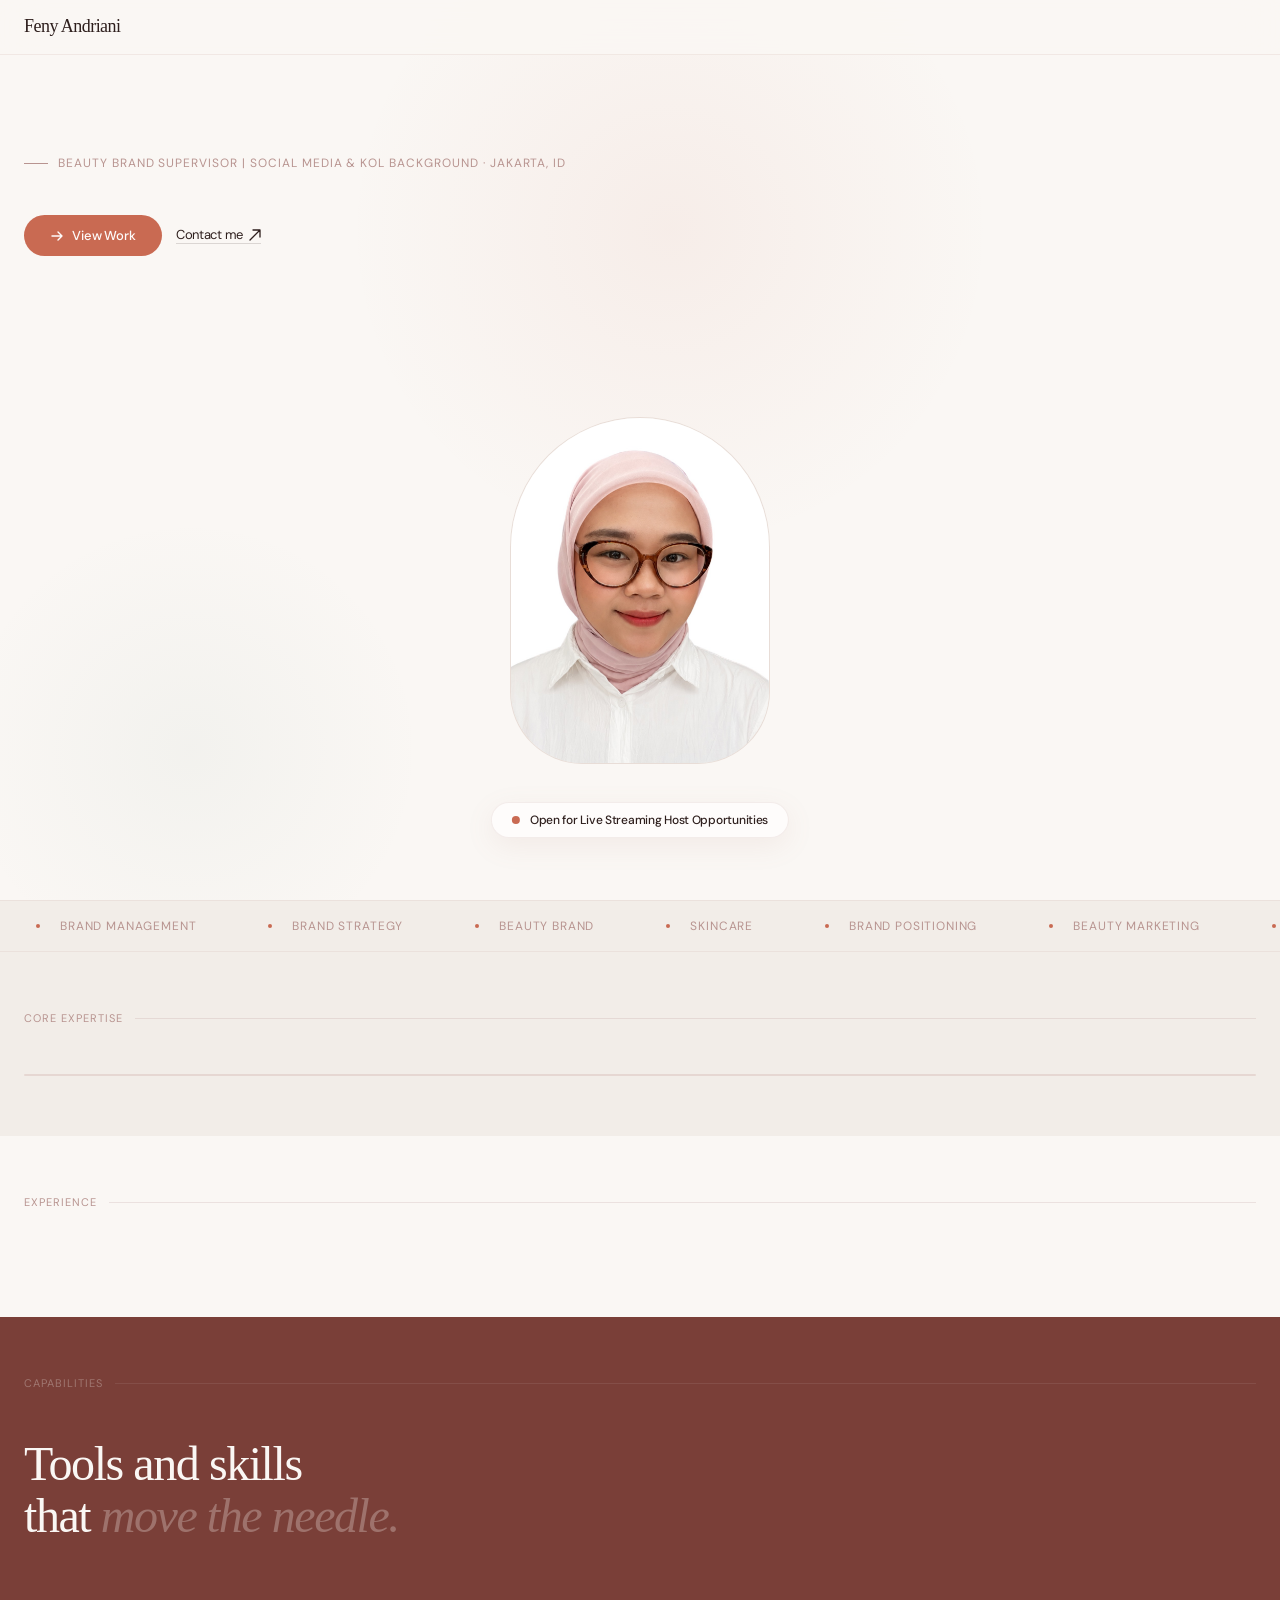
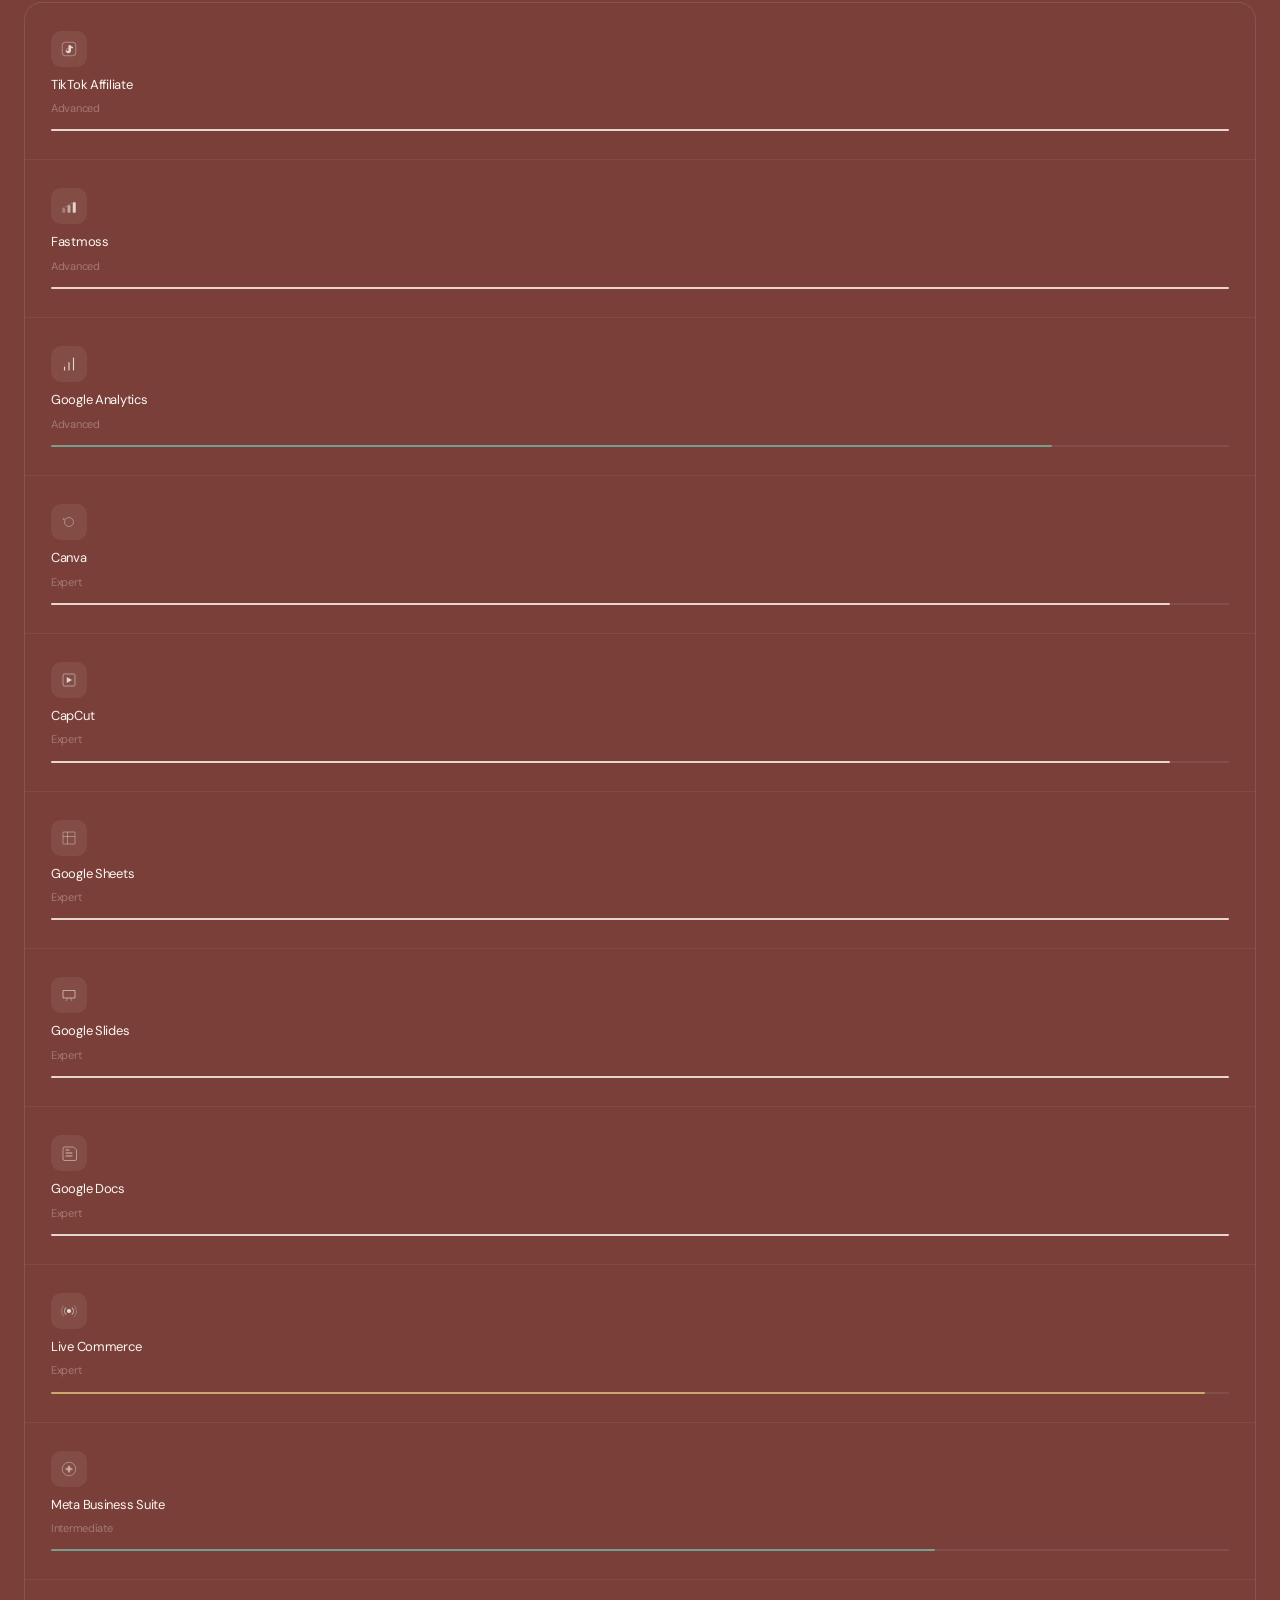
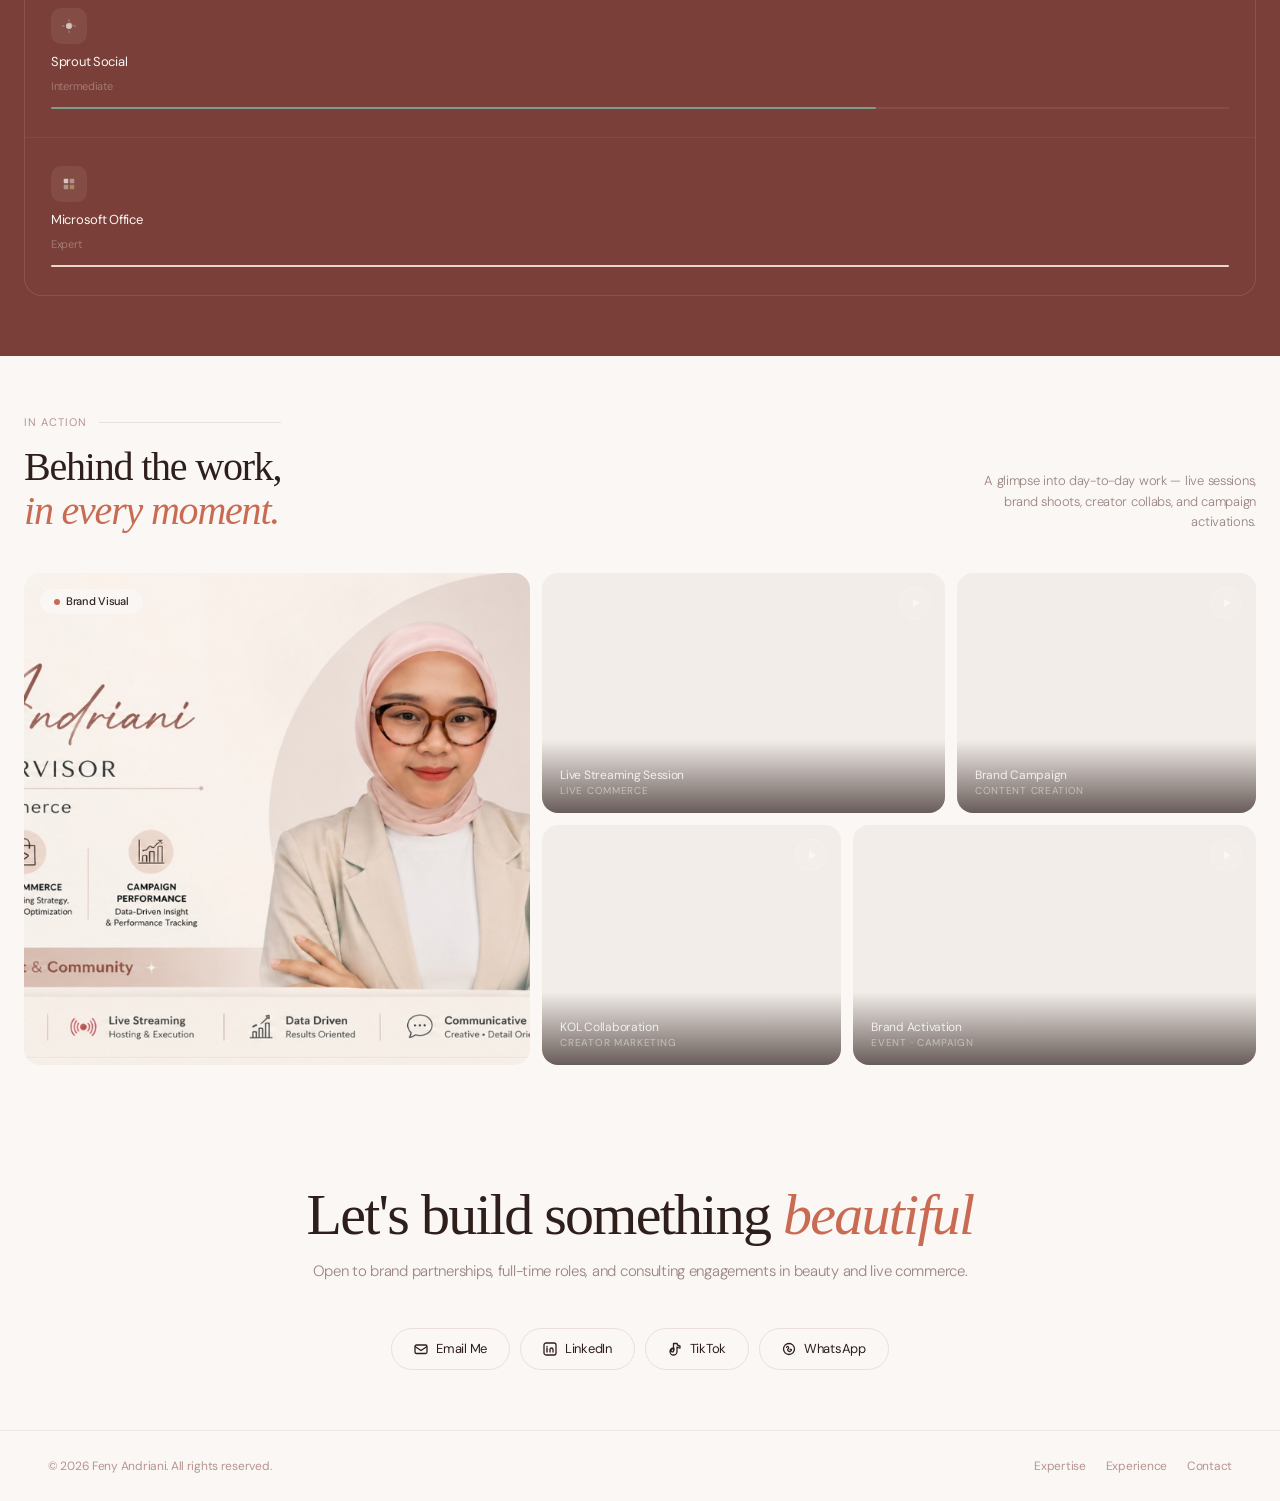
==== commit b6469cf7: "add video" ====
--- a/index.html
+++ b/index.html
@@ -3,7 +3,7 @@
 <head>
 <meta charset="UTF-8">
 <meta name="viewport" content="width=device-width, initial-scale=1.0">
-<title>Feny Adriani — Beauty Brand Supervisor | Social Media & KOL Background</title>
+<title>Feny Andriani — Beauty Brand Supervisor | Social Media & KOL Background</title>
 <link rel="preconnect" href="https://fonts.googleapis.com">
 <link href="https://fonts.googleapis.com/css2?family=DM+Sans:ital,wght@0,300;0,400;0,500;1,300&display=swap" rel="stylesheet">
 
@@ -15,7 +15,7 @@
 
 <!-- NAV -->
 <nav>
-  <div class="nav-logo">Feny Adriani</div>
+  <div class="nav-logo">Feny Andriani</div>
   <div class="nav-links">
     <a href="#expertise">Expertise</a>
     <a href="#experience">Experience</a>
@@ -343,6 +343,7 @@
 </section> -->
 
 
+<!-- GALLERY -->
 <section id="gallery">
   <div class="gallery-intro reveal">
     <div>
@@ -356,7 +357,7 @@
 
     <!-- Item 1: REAL PHOTO — tall left, spans 2 rows -->
     <div class="g-item">
-      <img src="gallery1.jpeg" alt="action" onclick="openModal(this.src)">
+      <img src="gallery1.jpeg" alt="gallery  1">
       <div class="g-badge"><span class="g-badge-dot"></span> Brand Visual</div>
       <div class="g-overlay">
         <div class="g-overlay-label">Beauty Brand Supervisor</div>
@@ -364,43 +365,71 @@
       </div>
     </div>
 
-    <!-- Item 2: placeholder — live session -->
+    <!-- Item 2: video — live streaming session -->
     <div class="g-item">
-      <div class="g-placeholder">
-        <div class="g-placeholder-icon">
-          <svg viewBox="0 0 24 24" fill="none"><circle cx="12" cy="12" r="2.8" fill="rgba(176,124,116,0.7)"/><path d="M7.8 7.8a6 6 0 000 8.4" stroke="rgba(176,124,116,0.5)" stroke-width="1.4" stroke-linecap="round"/><path d="M16.2 7.8a6 6 0 010 8.4" stroke="rgba(176,124,116,0.5)" stroke-width="1.4" stroke-linecap="round"/></svg>
-        </div>
-        <div class="g-placeholder-label">Live Streaming Session<br><span style="color:var(--blush)">Replace with your photo</span></div>
-      </div>
-    </div>
-
-    <!-- Item 3: placeholder — brand shoot -->
+      <iframe
+        src="https://drive.google.com/file/d/1WAlrZyHYzUIrK5abFaCF-INCEwphF_E4/preview"
+        allow="autoplay"
+        loading="lazy"
+        title="Live Streaming Session">
+      </iframe>
+      <div class="g-play-badge">
+        <svg viewBox="0 0 12 12" fill="none"><path d="M3 2l7 4-7 4V2z" fill="rgba(250,247,244,0.9)"/></svg>
+      </div>
+      <div class="g-video-label">
+        <div class="g-video-title">Live Streaming Session</div>
+        <div class="g-video-tag">Live Commerce</div>
+      </div>
+    </div>
+
+    <!-- Item 3: video — brand shoot / campaign -->
     <div class="g-item">
-      <div class="g-placeholder">
-        <div class="g-placeholder-icon">
-          <svg viewBox="0 0 24 24" fill="none"><rect x="3" y="6" width="18" height="14" rx="2" stroke="rgba(176,124,116,0.6)" stroke-width="1.3"/><circle cx="12" cy="13" r="3.5" stroke="rgba(176,124,116,0.6)" stroke-width="1.3"/><path d="M8 6V5a1 1 0 011-1h6a1 1 0 011 1v1" stroke="rgba(176,124,116,0.4)" stroke-width="1.2"/></svg>
-        </div>
-        <div class="g-placeholder-label">Brand Shoot / Campaign<br><span style="color:var(--blush)">Replace with your photo</span></div>
-      </div>
-    </div>
-
-    <!-- Item 4: placeholder — KOL collaboration -->
+      <iframe
+        src="https://drive.google.com/file/d/14MwobbNdod6XoLLS9C2WlhGAVmIqWZE-/preview"
+        allow="autoplay"
+        loading="lazy"
+        title="Brand Campaign">
+      </iframe>
+      <div class="g-play-badge">
+        <svg viewBox="0 0 12 12" fill="none"><path d="M3 2l7 4-7 4V2z" fill="rgba(250,247,244,0.9)"/></svg>
+      </div>
+      <div class="g-video-label">
+        <div class="g-video-title">Brand Campaign</div>
+        <div class="g-video-tag">Content Creation</div>
+      </div>
+    </div>
+
+    <!-- Item 4: video — KOL collaboration -->
     <div class="g-item">
-      <div class="g-placeholder">
-        <div class="g-placeholder-icon">
-          <svg viewBox="0 0 24 24" fill="none"><circle cx="9" cy="7" r="3" stroke="rgba(176,124,116,0.6)" stroke-width="1.3"/><circle cx="17" cy="9" r="2.5" stroke="rgba(176,124,116,0.4)" stroke-width="1.2"/><path d="M3 20c0-3.3 2.7-6 6-6s6 2.7 6 6" stroke="rgba(176,124,116,0.6)" stroke-width="1.3" stroke-linecap="round"/><path d="M17 14c1.7.4 3 1.9 3 3.8" stroke="rgba(176,124,116,0.4)" stroke-width="1.2" stroke-linecap="round"/></svg>
-        </div>
-        <div class="g-placeholder-label">KOL Collaboration<br><span style="color:var(--blush)">Replace with your photo</span></div>
-      </div>
-    </div>
-
-    <!-- Item 5: placeholder — event / activation -->
+      <iframe
+        src="https://drive.google.com/file/d/18qIYAg7lPKHukUcSnBA5Mlyu96dAF7O7/preview"
+        allow="autoplay"
+        loading="lazy"
+        title="KOL Collaboration">
+      </iframe>
+      <div class="g-play-badge">
+        <svg viewBox="0 0 12 12" fill="none"><path d="M3 2l7 4-7 4V2z" fill="rgba(250,247,244,0.9)"/></svg>
+      </div>
+      <div class="g-video-label">
+        <div class="g-video-title">KOL Collaboration</div>
+        <div class="g-video-tag">Creator Marketing</div>
+      </div>
+    </div>
+
+    <!-- Item 5: video — event / activation -->
     <div class="g-item">
-      <div class="g-placeholder">
-        <div class="g-placeholder-icon">
-          <svg viewBox="0 0 24 24" fill="none"><path d="M4 10H7L16 6V18L7 14H4V10Z" stroke="rgba(176,124,116,0.6)" stroke-width="1.3" stroke-linejoin="round"/><path d="M18 8.5c1.2.9 1.8 2.2 1.8 3.5s-.6 2.6-1.8 3.5" stroke="rgba(176,124,116,0.4)" stroke-width="1.3" stroke-linecap="round"/></svg>
-        </div>
-        <div class="g-placeholder-label">Event / Brand Activation<br><span style="color:var(--blush)">Replace with your photo</span></div>
+      <iframe
+        src="https://drive.google.com/file/d/1TdkHqqY5Q2oXoGC-ScqG9Ey9E1FAfVVy/preview"
+        allow="autoplay"
+        loading="lazy"
+        title="Brand Activation">
+      </iframe>
+      <div class="g-play-badge">
+        <svg viewBox="0 0 12 12" fill="none"><path d="M3 2l7 4-7 4V2z" fill="rgba(250,247,244,0.9)"/></svg>
+      </div>
+      <div class="g-video-label">
+        <div class="g-video-title">Brand Activation</div>
+        <div class="g-video-tag">Event · Campaign</div>
       </div>
     </div>
 
@@ -434,7 +463,7 @@
 
 <!-- FOOTER -->
 <footer>
-  <div>© 2026 Feny Adriani. All rights reserved.</div>
+  <div>© 2026 Feny Andriani. All rights reserved.</div>
   <div style="display:flex;gap:20px;">
     <a href="#expertise">Expertise</a>
     <a href="#experience">Experience</a>
--- a/style.css
+++ b/style.css
@@ -460,7 +460,31 @@
   }
   .g-badge-dot { width: 6px; height: 6px; border-radius: 50%; background: var(--terra); }
 
-  @media (max-width: 900px) {
+  /* video iframe inside gallery */
+  .g-item iframe {
+    width: 100%; height: 100%;
+    border: none; display: block;
+    pointer-events: none; /* prevent iframe stealing hover */
+  }
+  .g-item:hover iframe { pointer-events: auto; }
+  .g-video-label {
+    position: absolute; bottom: 0; left: 0; right: 0;
+    padding: 28px 18px 16px;
+    background: linear-gradient(to top, rgba(46,31,29,0.7) 0%, transparent 100%);
+    display: flex; flex-direction: column; gap: 3px;
+  }
+  .g-video-title { font-size: 12px; color: rgba(250,247,244,0.9); font-weight: 400; }
+  .g-video-tag { font-size: 10px; color: rgba(250,247,244,0.5); text-transform: uppercase; letter-spacing: 0.07em; }
+  .g-play-badge {
+    position: absolute; top: 14px; right: 14px;
+    width: 32px; height: 32px; border-radius: 50%;
+    background: rgba(250,247,244,0.15); backdrop-filter: blur(8px);
+    border: 1px solid rgba(250,247,244,0.2);
+    display: flex; align-items: center; justify-content: center;
+    transition: background 0.2s, transform 0.2s;
+  }
+  .g-item:hover .g-play-badge { background: var(--terra); transform: scale(1.1); }
+  .g-play-badge svg { width: 12px; height: 12px; margin-left: 2px; }
     .hero { grid-template-columns: 1fr; padding: 100px 24px 80px; gap: 48px; }
     .hero-photo-wrap { max-width: 260px; margin: 0 auto; }
     .hero-stats { position: static; margin-top: 52px; }
@@ -471,18 +495,57 @@
     .feat-card.wide { grid-column: span 1; }
     .exp-item { grid-template-columns: 1fr; gap: 6px; }
     .exp-badge { display: none; }
-    footer { flex-direction: column; gap: 8px; text-align: center; }
+
+  @media (max-width: 900px) {
+    /* ... kode hero & nav lainnya ... */
+
+    .gallery-intro { 
+      flex-direction: column; 
+      align-items: flex-start; 
+    }
+    .gallery-sub { 
+      text-align: left; 
+      max-width: 100%; 
+    }
+
     .gallery-grid {
-      grid-template-columns: 1fr 1fr;
+      grid-template-columns: 1fr; /* Pakai 1 kolom supaya video lebar & jelas */
       grid-template-rows: auto;
-    }
-    .g-item:nth-child(1) { grid-column: 1 / 3; grid-row: auto; aspect-ratio: 16/9; }
+      gap: 16px;
+    }
+
+    /* Item 1: Photo tetap rapi */
+    .g-item:nth-child(1) { 
+      grid-column: 1 / -1; 
+      grid-row: auto; 
+      aspect-ratio: 4 / 5; /* Sedikit tinggi untuk foto hero */
+    }
+
+    /* Item 2, 3, 4: Video dibuat Full Width atau Aspect Ratio yang pas */
     .g-item:nth-child(2),
     .g-item:nth-child(3),
-    .g-item:nth-child(4),
-    .g-item:nth-child(5) { grid-column: auto; grid-row: auto; aspect-ratio: 1; }
-    .gallery-intro { flex-direction: column; align-items: flex-start; }
-    .gallery-sub { text-align: left; max-width: 100%; }
+    .g-item:nth-child(4) { 
+      grid-column: 1 / -1; 
+      grid-row: auto; 
+      aspect-ratio: 16 / 9; /* Standar video landscape agar tidak terpotong */
+      height: auto;
+    }
+
+    /* Item 5: Biarkan mengikuti alur */
+    .g-item:nth-child(5) { 
+      grid-column: 1 / -1; 
+      grid-row: auto; 
+      aspect-ratio: 16 / 9; 
+    }
+
+    /* Tambahan agar iframe di mobile tidak "makan" scroll */
+    .g-item iframe {
+      pointer-events: none; 
+    }
+    /* Aktifkan interaksi video hanya jika user memang ingin memutar */
+    .g-item:active iframe { 
+      pointer-events: auto; 
+    }
   }
   
   
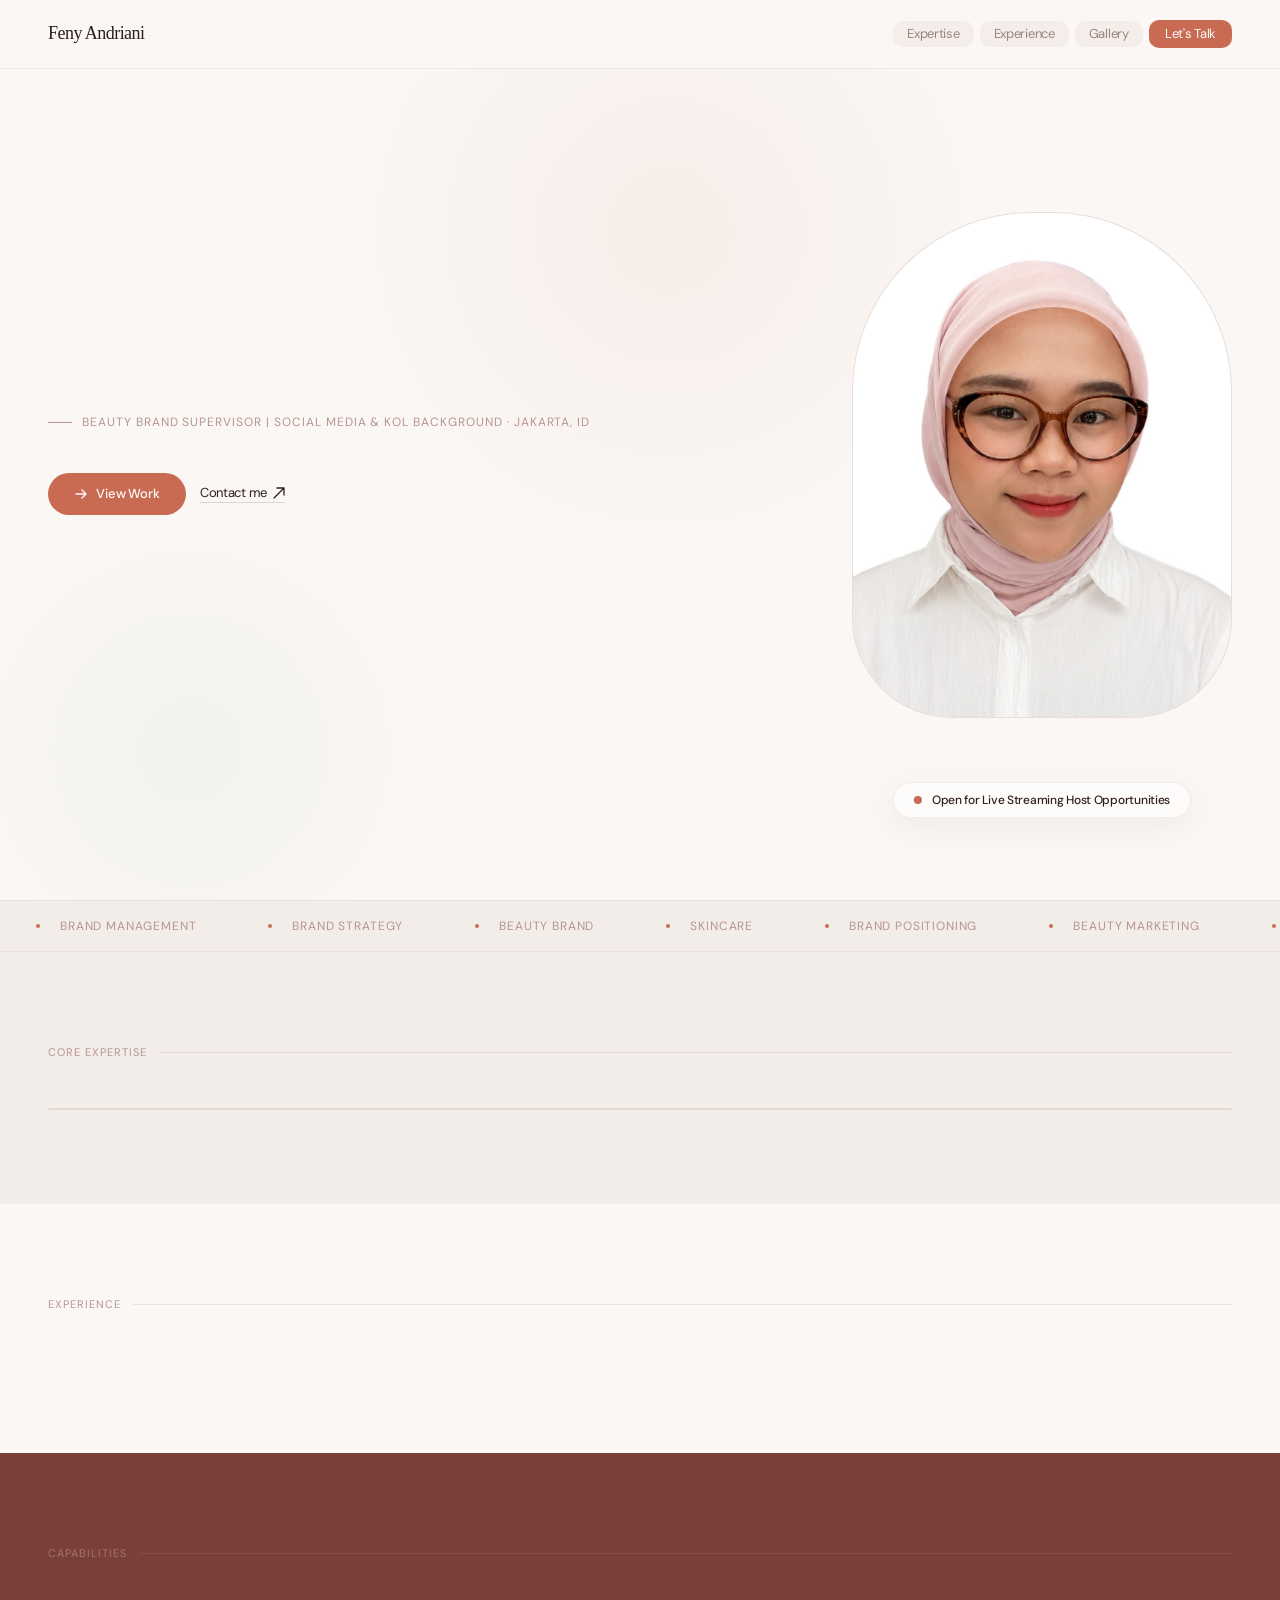
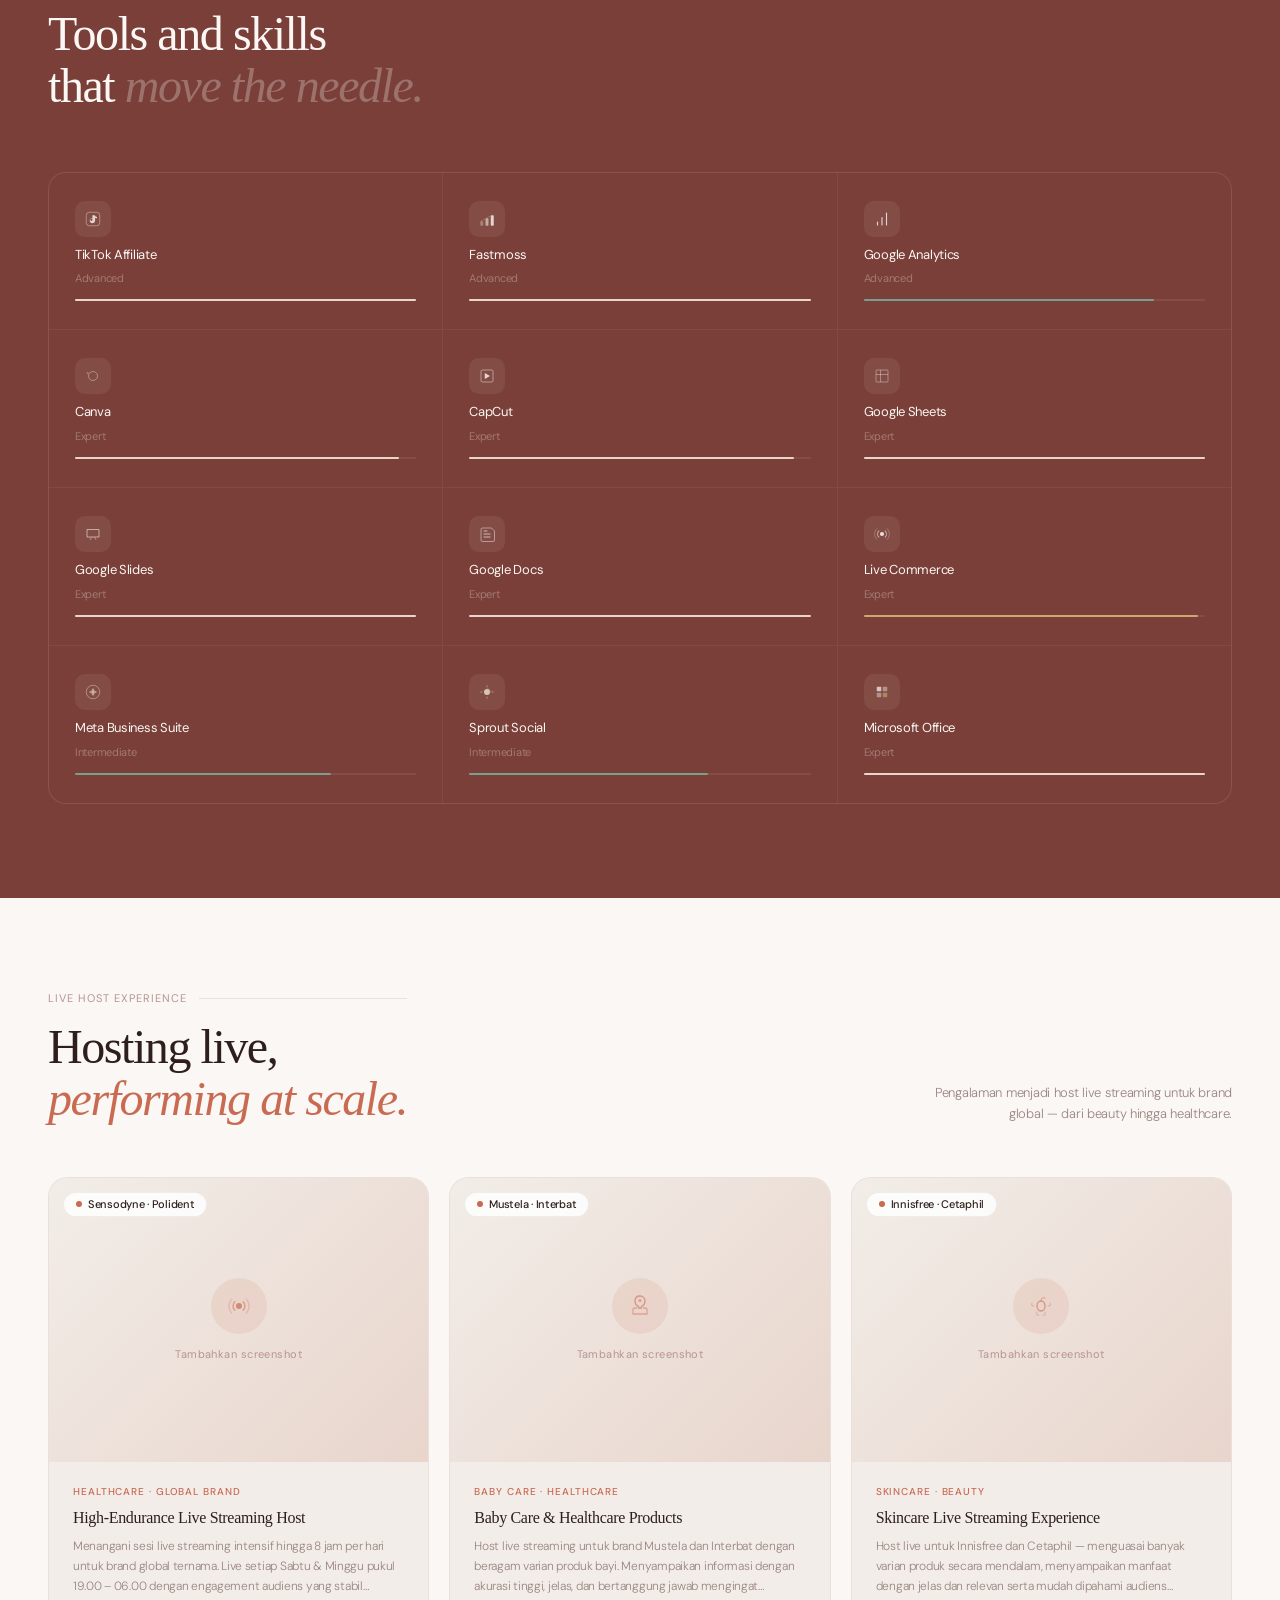
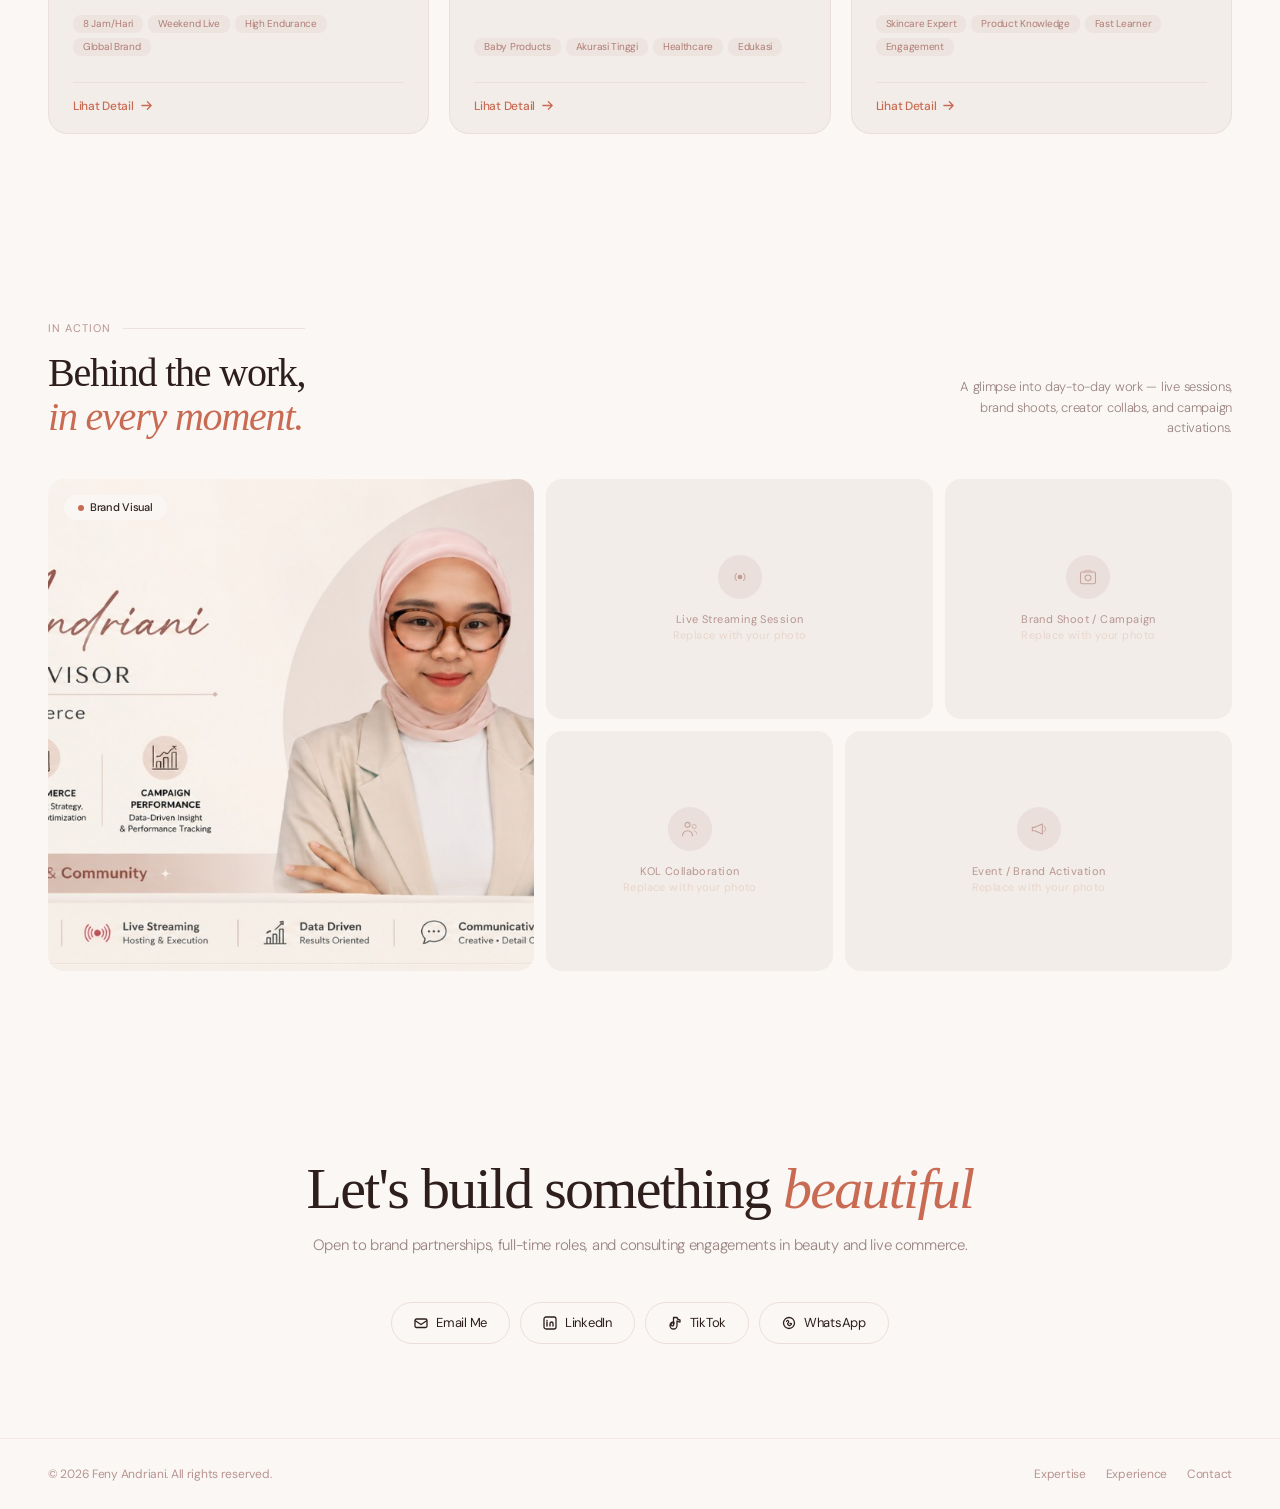
==== commit 43d1b5ec: "add section porto host live" ====
--- a/index.html
+++ b/index.html
@@ -304,44 +304,211 @@
   </div>
 </section>
 
-<!-- FEATURED WORK -->
-<!-- <section id="featured">
-  <p class="section-label">Featured Work</p>
-  <div class="feat-grid">
-    <div class="feat-card reveal">
-      <div class="feat-type">TikTok Growth Campaign</div>
-      <h3 class="feat-title">Organic Beauty Brand Launch on TikTok</h3>
-      <p class="feat-desc">Developed and executed a 90-day TikTok content strategy for a local organic skincare brand entering the market. Built trend-responsive content pillars, recruited 15 micro-KOLs, and established posting cadence that compounded engagement week over week.</p>
-      <div class="feat-metric">
-        <div class="metric"><div class="metric-val">3.2M</div><div class="metric-label">Views in 90d</div></div>
-        <div class="metric"><div class="metric-val">+180%</div><div class="metric-label">Follower Growth</div></div>
-        <div class="metric"><div class="metric-val">8.4%</div><div class="metric-label">Avg. Engagement</div></div>
-      </div>
-    </div>
-    <div class="feat-card reveal reveal-delay-1">
-      <div class="feat-type">Live Commerce</div>
-      <h3 class="feat-title">Weekly Live Streaming Program — Skincare Brand</h3>
-      <p class="feat-desc">Structured and operated a weekly TikTok Shop live commerce program — host management, product sequencing, promotional mechanics, and real-time audience engagement. Consistently ranked top in the beauty category.</p>
-      <div class="feat-metric">
-        <div class="metric"><div class="metric-val">2.5×</div><div class="metric-label">GMV Growth</div></div>
-        <div class="metric"><div class="metric-val">52</div><div class="metric-label">Live Sessions</div></div>
-        <div class="metric"><div class="metric-val">Top 5%</div><div class="metric-label">Category Rank</div></div>
-      </div>
-    </div>
-    <div class="feat-card wide reveal reveal-delay-2">
-      <div class="feat-type">KOL & Affiliate Program</div>
-      <h3 class="feat-title">End-to-End Creator Marketing Program</h3>
-      <p class="feat-desc">Designed and ran a full-cycle KOL and affiliate ecosystem — from sourcing creators across tiers (nano to macro), structuring commission frameworks, content briefing and approval, to performance tracking across every activation. A scalable always-on creator engine that reduced CPO and sustained brand presence year-round.</p>
-      <div class="feat-metric">
-        <div class="metric"><div class="metric-val">100+</div><div class="metric-label">Creators Managed</div></div>
-        <div class="metric"><div class="metric-val">–35%</div><div class="metric-label">Cost Per Order</div></div>
-        <div class="metric"><div class="metric-val">12mo</div><div class="metric-label">Program Duration</div></div>
-        <div class="metric"><div class="metric-val">4.1×</div><div class="metric-label">ROAS</div></div>
-      </div>
-    </div>
-  </div>
-</section> -->
-
+<!-- LIVE HOST PORTFOLIO -->
+<section id="livehost">
+  <div class="livehost-header reveal">
+    <div>
+      <p class="section-label" style="margin-bottom:16px;">Live Host Experience</p>
+      <h2 class="livehost-headline">Hosting live,<br><em>performing at scale.</em></h2>
+    </div>
+    <p class="livehost-sub">Pengalaman menjadi host live streaming untuk brand global — dari beauty hingga healthcare.</p>
+  </div>
+
+  <div class="livehost-grid">
+
+    <!-- Card 1: High-Endurance -->
+    <div class="lh-card reveal" onclick="openModal('modal-1')">
+      <div class="lh-thumb">
+        <div class="lh-thumb-placeholder">
+          <div class="lh-thumb-placeholder-icon">
+            <svg viewBox="0 0 24 24" fill="none"><circle cx="12" cy="12" r="3" fill="rgba(201,106,82,0.7)"/><path d="M7.8 7.8a6 6 0 000 8.4" stroke="rgba(201,106,82,0.5)" stroke-width="1.5" stroke-linecap="round"/><path d="M16.2 7.8a6 6 0 010 8.4" stroke="rgba(201,106,82,0.5)" stroke-width="1.5" stroke-linecap="round"/><path d="M4.9 4.9a10 10 0 000 14.2" stroke="rgba(201,106,82,0.25)" stroke-width="1.3" stroke-linecap="round"/><path d="M19.1 4.9a10 10 0 010 14.2" stroke="rgba(201,106,82,0.25)" stroke-width="1.3" stroke-linecap="round"/></svg>
+          </div>
+          <span class="lh-thumb-placeholder-text">Tambahkan screenshot</span>
+        </div>
+        <div class="lh-brand-pill"><span class="lh-brand-dot"></span>Sensodyne · Polident</div>
+      </div>
+      <div class="lh-body">
+        <div class="lh-category">Healthcare · Global Brand</div>
+        <div class="lh-title">High-Endurance Live Streaming Host</div>
+        <div class="lh-excerpt">Menangani sesi live streaming intensif hingga 8 jam per hari untuk brand global ternama. Live setiap Sabtu & Minggu pukul 19.00 – 06.00 dengan engagement audiens yang stabil sepanjang sesi.</div>
+        <div class="lh-tags">
+          <span class="lh-tag">8 Jam/Hari</span>
+          <span class="lh-tag">Weekend Live</span>
+          <span class="lh-tag">High Endurance</span>
+          <span class="lh-tag">Global Brand</span>
+        </div>
+        <div class="lh-cta">
+          Lihat Detail
+          <svg viewBox="0 0 14 14" fill="none"><path d="M2 7h10M8 3l4 4-4 4" stroke="currentColor" stroke-width="1.4" stroke-linecap="round" stroke-linejoin="round"/></svg>
+        </div>
+      </div>
+    </div>
+
+    <!-- Card 2: Baby Care -->
+    <div class="lh-card reveal reveal-delay-1" onclick="openModal('modal-2')">
+      <div class="lh-thumb">
+        <div class="lh-thumb-placeholder">
+          <div class="lh-thumb-placeholder-icon">
+            <svg viewBox="0 0 24 24" fill="none"><path d="M12 2C9 2 7 4 7 7c0 2.5 1.5 4.5 3.5 5.3V14h3v-1.7C15.5 11.5 17 9.5 17 7c0-3-2-5-5-5z" stroke="rgba(201,106,82,0.6)" stroke-width="1.3" stroke-linejoin="round"/><path d="M9 14H7a2 2 0 00-2 2v4h14v-4a2 2 0 00-2-2h-2" stroke="rgba(201,106,82,0.45)" stroke-width="1.3" stroke-linejoin="round"/><circle cx="12" cy="6.5" r="1.5" fill="rgba(201,106,82,0.5)"/></svg>
+          </div>
+          <span class="lh-thumb-placeholder-text">Tambahkan screenshot</span>
+        </div>
+        <div class="lh-brand-pill"><span class="lh-brand-dot"></span>Mustela · Interbat</div>
+      </div>
+      <div class="lh-body">
+        <div class="lh-category">Baby Care · Healthcare</div>
+        <div class="lh-title">Baby Care & Healthcare Products</div>
+        <div class="lh-excerpt">Host live streaming untuk brand Mustela dan Interbat dengan beragam varian produk bayi. Menyampaikan informasi dengan akurasi tinggi, jelas, dan bertanggung jawab mengingat sensitivitas produk.</div>
+        <div class="lh-tags">
+          <span class="lh-tag">Baby Products</span>
+          <span class="lh-tag">Akurasi Tinggi</span>
+          <span class="lh-tag">Healthcare</span>
+          <span class="lh-tag">Edukasi</span>
+        </div>
+        <div class="lh-cta">
+          Lihat Detail
+          <svg viewBox="0 0 14 14" fill="none"><path d="M2 7h10M8 3l4 4-4 4" stroke="currentColor" stroke-width="1.4" stroke-linecap="round" stroke-linejoin="round"/></svg>
+        </div>
+      </div>
+    </div>
+
+    <!-- Card 3: Skincare -->
+    <div class="lh-card reveal reveal-delay-2" onclick="openModal('modal-3')">
+      <div class="lh-thumb">
+        <div class="lh-thumb-placeholder">
+          <div class="lh-thumb-placeholder-icon">
+            <svg viewBox="0 0 24 24" fill="none"><ellipse cx="12" cy="12" rx="4" ry="5" stroke="rgba(201,106,82,0.6)" stroke-width="1.3"/><path d="M12 7c0-2.5 2-4 4-3" stroke="rgba(201,106,82,0.4)" stroke-width="1.2" stroke-linecap="round"/><path d="M5 12c-2 0-3-1.5-2-3" stroke="rgba(201,106,82,0.3)" stroke-width="1.2" stroke-linecap="round"/><path d="M19 12c2 0 3-1.5 2-3" stroke="rgba(201,106,82,0.3)" stroke-width="1.2" stroke-linecap="round"/><path d="M8 18c-1 2 0 3.5 2 3" stroke="rgba(201,106,82,0.3)" stroke-width="1.2" stroke-linecap="round"/><path d="M16 18c1 2 0 3.5-2 3" stroke="rgba(201,106,82,0.3)" stroke-width="1.2" stroke-linecap="round"/></svg>
+          </div>
+          <span class="lh-thumb-placeholder-text">Tambahkan screenshot</span>
+        </div>
+        <div class="lh-brand-pill"><span class="lh-brand-dot"></span>Innisfree · Cetaphil</div>
+      </div>
+      <div class="lh-body">
+        <div class="lh-category">Skincare · Beauty</div>
+        <div class="lh-title">Skincare Live Streaming Experience</div>
+        <div class="lh-excerpt">Host live untuk Innisfree dan Cetaphil — menguasai banyak varian produk secara mendalam, menyampaikan manfaat dengan jelas dan relevan serta mudah dipahami audiens sepanjang sesi live.</div>
+        <div class="lh-tags">
+          <span class="lh-tag">Skincare Expert</span>
+          <span class="lh-tag">Product Knowledge</span>
+          <span class="lh-tag">Fast Learner</span>
+          <span class="lh-tag">Engagement</span>
+        </div>
+        <div class="lh-cta">
+          Lihat Detail
+          <svg viewBox="0 0 14 14" fill="none"><path d="M2 7h10M8 3l4 4-4 4" stroke="currentColor" stroke-width="1.4" stroke-linecap="round" stroke-linejoin="round"/></svg>
+        </div>
+      </div>
+    </div>
+
+  </div>
+</section>
+
+<!-- MODALS -->
+
+<!-- Modal 1: High-Endurance -->
+<div class="modal-overlay" id="modal-1" onclick="closeModalOutside(event, 'modal-1')">
+  <div class="modal-box">
+    <button class="modal-close" onclick="closeModal('modal-1')">
+      <svg viewBox="0 0 14 14" fill="none"><path d="M2 2l10 10M12 2L2 12" stroke="var(--text)" stroke-width="1.5" stroke-linecap="round"/></svg>
+    </button>
+    <div class="modal-img-placeholder">
+      <svg viewBox="0 0 48 48" fill="none"><circle cx="24" cy="24" r="6" fill="rgba(201,106,82,0.4)"/><path d="M15.5 15.5a12 12 0 000 17" stroke="rgba(201,106,82,0.3)" stroke-width="2.5" stroke-linecap="round"/><path d="M32.5 15.5a12 12 0 010 17" stroke="rgba(201,106,82,0.3)" stroke-width="2.5" stroke-linecap="round"/></svg>
+    </div>
+    <div class="modal-content">
+      <div class="modal-category">Healthcare · Global Brand</div>
+      <div class="modal-title">High-Endurance Live Streaming Host</div>
+      <div class="modal-brands">
+        <span class="modal-brand-chip">Sensodyne</span>
+        <span class="modal-brand-chip">Polident</span>
+      </div>
+      <div class="modal-divider"></div>
+      <div class="modal-stats">
+        <div class="modal-stat"><div class="modal-stat-val">8 Jam</div><div class="modal-stat-label">Per Sesi</div></div>
+        <div class="modal-stat"><div class="modal-stat-val">Sabtu–Minggu</div><div class="modal-stat-label">Jadwal Rutin</div></div>
+        <div class="modal-stat"><div class="modal-stat-val">19.00–06.00</div><div class="modal-stat-label">Jam Tayang</div></div>
+      </div>
+      <div class="modal-divider"></div>
+      <div class="modal-desc">Saya memiliki kesempatan untuk bekerja sama dengan brand global ternama seperti Sensodyne dan Polident, di mana saya menangani sesi live streaming intensif hingga 8 jam per hari. Saya secara konsisten mengelola live streaming setiap akhir pekan (Sabtu & Minggu, pukul 19.00 – 06.00), yang mencerminkan daya tahan kerja yang tinggi, profesionalisme, serta kemampuan untuk menjaga engagement audiens tetap stabil sepanjang sesi berdurasi panjang.</div>
+      <div class="modal-tags">
+        <span class="modal-tag">High Endurance</span>
+        <span class="modal-tag">Weekend Live</span>
+        <span class="modal-tag">Global Brand</span>
+        <span class="modal-tag">Audience Engagement</span>
+        <span class="modal-tag">Long-Session Host</span>
+      </div>
+    </div>
+  </div>
+</div>
+
+<!-- Modal 2: Baby Care -->
+<div class="modal-overlay" id="modal-2" onclick="closeModalOutside(event, 'modal-2')">
+  <div class="modal-box">
+    <button class="modal-close" onclick="closeModal('modal-2')">
+      <svg viewBox="0 0 14 14" fill="none"><path d="M2 2l10 10M12 2L2 12" stroke="var(--text)" stroke-width="1.5" stroke-linecap="round"/></svg>
+    </button>
+    <div class="modal-img-placeholder">
+      <svg viewBox="0 0 48 48" fill="none"><path d="M24 4C18 4 14 8 14 14c0 5 3 9 7 10.6V28h6v-3.4C31 23 34 19 34 14c0-6-4-10-10-10z" fill="rgba(201,106,82,0.2)" stroke="rgba(201,106,82,0.4)" stroke-width="1.5"/></svg>
+    </div>
+    <div class="modal-content">
+      <div class="modal-category">Baby Care · Healthcare</div>
+      <div class="modal-title">Baby Care & Healthcare Products</div>
+      <div class="modal-brands">
+        <span class="modal-brand-chip">Mustela</span>
+        <span class="modal-brand-chip">Interbat</span>
+      </div>
+      <div class="modal-divider"></div>
+      <div class="modal-stats">
+        <div class="modal-stat"><div class="modal-stat-val">Multi</div><div class="modal-stat-label">Varian Produk</div></div>
+        <div class="modal-stat"><div class="modal-stat-val">Akurat</div><div class="modal-stat-label">Informasi</div></div>
+        <div class="modal-stat"><div class="modal-stat-val">Baby Safe</div><div class="modal-stat-label">Kategori</div></div>
+      </div>
+      <div class="modal-divider"></div>
+      <div class="modal-desc">Saya juga berkesempatan menjadi host live streaming untuk brand seperti Mustela dan Interbat, yang memiliki beragam varian produk dalam kategorinya. Dalam peran ini, saya dituntut untuk memiliki pemahaman yang komprehensif, khususnya terkait produk bayi, di mana akurasi informasi menjadi hal yang sangat krusial. Saya memastikan setiap penyampaian informasi dilakukan dengan tepat, jelas, dan bertanggung jawab, mengingat sensitivitas produk yang digunakan untuk bayi.</div>
+      <div class="modal-tags">
+        <span class="modal-tag">Baby Products</span>
+        <span class="modal-tag">Akurasi Tinggi</span>
+        <span class="modal-tag">Edukasi Produk</span>
+        <span class="modal-tag">Healthcare</span>
+        <span class="modal-tag">Responsible Hosting</span>
+      </div>
+    </div>
+  </div>
+</div>
+
+<!-- Modal 3: Skincare -->
+<div class="modal-overlay" id="modal-3" onclick="closeModalOutside(event, 'modal-3')">
+  <div class="modal-box">
+    <button class="modal-close" onclick="closeModal('modal-3')">
+      <svg viewBox="0 0 14 14" fill="none"><path d="M2 2l10 10M12 2L2 12" stroke="var(--text)" stroke-width="1.5" stroke-linecap="round"/></svg>
+    </button>
+    <div class="modal-img-placeholder">
+      <svg viewBox="0 0 48 48" fill="none"><ellipse cx="24" cy="24" rx="8" ry="10" fill="rgba(201,106,82,0.15)" stroke="rgba(201,106,82,0.4)" stroke-width="1.5"/><path d="M24 14c0-5 4-8 8-6" stroke="rgba(201,106,82,0.3)" stroke-width="2" stroke-linecap="round"/></svg>
+    </div>
+    <div class="modal-content">
+      <div class="modal-category">Skincare · Beauty</div>
+      <div class="modal-title">Skincare Live Streaming Experience</div>
+      <div class="modal-brands">
+        <span class="modal-brand-chip">Innisfree</span>
+        <span class="modal-brand-chip">Cetaphil</span>
+      </div>
+      <div class="modal-divider"></div>
+      <div class="modal-stats">
+        <div class="modal-stat"><div class="modal-stat-val">Multi</div><div class="modal-stat-label">Varian Produk</div></div>
+        <div class="modal-stat"><div class="modal-stat-val">Deep</div><div class="modal-stat-label">Product Knowledge</div></div>
+        <div class="modal-stat"><div class="modal-stat-val">Beauty</div><div class="modal-stat-label">Kategori</div></div>
+      </div>
+      <div class="modal-divider"></div>
+      <div class="modal-desc">Saya juga bangga pernah menjadi host live streaming untuk brand skincare ternama seperti Innisfree dan Cetaphil. Dengan banyaknya varian dan manfaat produk yang dimiliki, pengalaman ini menuntut saya untuk mampu belajar dengan cepat serta memahami setiap produk secara mendalam. Hal ini membantu saya dalam menyampaikan informasi secara jelas, relevan, dan mudah dipahami oleh audiens selama sesi live berlangsung.</div>
+      <div class="modal-tags">
+        <span class="modal-tag">Skincare Expert</span>
+        <span class="modal-tag">Fast Learner</span>
+        <span class="modal-tag">Product Knowledge</span>
+        <span class="modal-tag">Audience Friendly</span>
+        <span class="modal-tag">Beauty Host</span>
+      </div>
+    </div>
+  </div>
+</div>
 
 <!-- GALLERY -->
 <section id="gallery">
@@ -357,7 +524,7 @@
 
     <!-- Item 1: REAL PHOTO — tall left, spans 2 rows -->
     <div class="g-item">
-      <img src="gallery1.jpeg" alt="gallery  1">
+      <img src="gallery1.jpeg" alt="behind  the scenes">
       <div class="g-badge"><span class="g-badge-dot"></span> Brand Visual</div>
       <div class="g-overlay">
         <div class="g-overlay-label">Beauty Brand Supervisor</div>
@@ -365,71 +532,43 @@
       </div>
     </div>
 
-    <!-- Item 2: video — live streaming session -->
+    <!-- Item 2: placeholder — live session -->
     <div class="g-item">
-      <iframe
-        src="https://drive.google.com/file/d/1WAlrZyHYzUIrK5abFaCF-INCEwphF_E4/preview"
-        allow="autoplay"
-        loading="lazy"
-        title="Live Streaming Session">
-      </iframe>
-      <div class="g-play-badge">
-        <svg viewBox="0 0 12 12" fill="none"><path d="M3 2l7 4-7 4V2z" fill="rgba(250,247,244,0.9)"/></svg>
-      </div>
-      <div class="g-video-label">
-        <div class="g-video-title">Live Streaming Session</div>
-        <div class="g-video-tag">Live Commerce</div>
-      </div>
-    </div>
-
-    <!-- Item 3: video — brand shoot / campaign -->
+      <div class="g-placeholder">
+        <div class="g-placeholder-icon">
+          <svg viewBox="0 0 24 24" fill="none"><circle cx="12" cy="12" r="2.8" fill="rgba(176,124,116,0.7)"/><path d="M7.8 7.8a6 6 0 000 8.4" stroke="rgba(176,124,116,0.5)" stroke-width="1.4" stroke-linecap="round"/><path d="M16.2 7.8a6 6 0 010 8.4" stroke="rgba(176,124,116,0.5)" stroke-width="1.4" stroke-linecap="round"/></svg>
+        </div>
+        <div class="g-placeholder-label">Live Streaming Session<br><span style="color:var(--blush)">Replace with your photo</span></div>
+      </div>
+    </div>
+
+    <!-- Item 3: placeholder — brand shoot -->
     <div class="g-item">
-      <iframe
-        src="https://drive.google.com/file/d/14MwobbNdod6XoLLS9C2WlhGAVmIqWZE-/preview"
-        allow="autoplay"
-        loading="lazy"
-        title="Brand Campaign">
-      </iframe>
-      <div class="g-play-badge">
-        <svg viewBox="0 0 12 12" fill="none"><path d="M3 2l7 4-7 4V2z" fill="rgba(250,247,244,0.9)"/></svg>
-      </div>
-      <div class="g-video-label">
-        <div class="g-video-title">Brand Campaign</div>
-        <div class="g-video-tag">Content Creation</div>
-      </div>
-    </div>
-
-    <!-- Item 4: video — KOL collaboration -->
+      <div class="g-placeholder">
+        <div class="g-placeholder-icon">
+          <svg viewBox="0 0 24 24" fill="none"><rect x="3" y="6" width="18" height="14" rx="2" stroke="rgba(176,124,116,0.6)" stroke-width="1.3"/><circle cx="12" cy="13" r="3.5" stroke="rgba(176,124,116,0.6)" stroke-width="1.3"/><path d="M8 6V5a1 1 0 011-1h6a1 1 0 011 1v1" stroke="rgba(176,124,116,0.4)" stroke-width="1.2"/></svg>
+        </div>
+        <div class="g-placeholder-label">Brand Shoot / Campaign<br><span style="color:var(--blush)">Replace with your photo</span></div>
+      </div>
+    </div>
+
+    <!-- Item 4: placeholder — KOL collaboration -->
     <div class="g-item">
-      <iframe
-        src="https://drive.google.com/file/d/18qIYAg7lPKHukUcSnBA5Mlyu96dAF7O7/preview"
-        allow="autoplay"
-        loading="lazy"
-        title="KOL Collaboration">
-      </iframe>
-      <div class="g-play-badge">
-        <svg viewBox="0 0 12 12" fill="none"><path d="M3 2l7 4-7 4V2z" fill="rgba(250,247,244,0.9)"/></svg>
-      </div>
-      <div class="g-video-label">
-        <div class="g-video-title">KOL Collaboration</div>
-        <div class="g-video-tag">Creator Marketing</div>
-      </div>
-    </div>
-
-    <!-- Item 5: video — event / activation -->
+      <div class="g-placeholder">
+        <div class="g-placeholder-icon">
+          <svg viewBox="0 0 24 24" fill="none"><circle cx="9" cy="7" r="3" stroke="rgba(176,124,116,0.6)" stroke-width="1.3"/><circle cx="17" cy="9" r="2.5" stroke="rgba(176,124,116,0.4)" stroke-width="1.2"/><path d="M3 20c0-3.3 2.7-6 6-6s6 2.7 6 6" stroke="rgba(176,124,116,0.6)" stroke-width="1.3" stroke-linecap="round"/><path d="M17 14c1.7.4 3 1.9 3 3.8" stroke="rgba(176,124,116,0.4)" stroke-width="1.2" stroke-linecap="round"/></svg>
+        </div>
+        <div class="g-placeholder-label">KOL Collaboration<br><span style="color:var(--blush)">Replace with your photo</span></div>
+      </div>
+    </div>
+
+    <!-- Item 5: placeholder — event / activation -->
     <div class="g-item">
-      <iframe
-        src="https://drive.google.com/file/d/1TdkHqqY5Q2oXoGC-ScqG9Ey9E1FAfVVy/preview"
-        allow="autoplay"
-        loading="lazy"
-        title="Brand Activation">
-      </iframe>
-      <div class="g-play-badge">
-        <svg viewBox="0 0 12 12" fill="none"><path d="M3 2l7 4-7 4V2z" fill="rgba(250,247,244,0.9)"/></svg>
-      </div>
-      <div class="g-video-label">
-        <div class="g-video-title">Brand Activation</div>
-        <div class="g-video-tag">Event · Campaign</div>
+      <div class="g-placeholder">
+        <div class="g-placeholder-icon">
+          <svg viewBox="0 0 24 24" fill="none"><path d="M4 10H7L16 6V18L7 14H4V10Z" stroke="rgba(176,124,116,0.6)" stroke-width="1.3" stroke-linejoin="round"/><path d="M18 8.5c1.2.9 1.8 2.2 1.8 3.5s-.6 2.6-1.8 3.5" stroke="rgba(176,124,116,0.4)" stroke-width="1.3" stroke-linecap="round"/></svg>
+        </div>
+        <div class="g-placeholder-label">Event / Brand Activation<br><span style="color:var(--blush)">Replace with your photo</span></div>
       </div>
     </div>
 
--- a/style.css
+++ b/style.css
@@ -460,31 +460,7 @@
   }
   .g-badge-dot { width: 6px; height: 6px; border-radius: 50%; background: var(--terra); }
 
-  /* video iframe inside gallery */
-  .g-item iframe {
-    width: 100%; height: 100%;
-    border: none; display: block;
-    pointer-events: none; /* prevent iframe stealing hover */
-  }
-  .g-item:hover iframe { pointer-events: auto; }
-  .g-video-label {
-    position: absolute; bottom: 0; left: 0; right: 0;
-    padding: 28px 18px 16px;
-    background: linear-gradient(to top, rgba(46,31,29,0.7) 0%, transparent 100%);
-    display: flex; flex-direction: column; gap: 3px;
-  }
-  .g-video-title { font-size: 12px; color: rgba(250,247,244,0.9); font-weight: 400; }
-  .g-video-tag { font-size: 10px; color: rgba(250,247,244,0.5); text-transform: uppercase; letter-spacing: 0.07em; }
-  .g-play-badge {
-    position: absolute; top: 14px; right: 14px;
-    width: 32px; height: 32px; border-radius: 50%;
-    background: rgba(250,247,244,0.15); backdrop-filter: blur(8px);
-    border: 1px solid rgba(250,247,244,0.2);
-    display: flex; align-items: center; justify-content: center;
-    transition: background 0.2s, transform 0.2s;
-  }
-  .g-item:hover .g-play-badge { background: var(--terra); transform: scale(1.1); }
-  .g-play-badge svg { width: 12px; height: 12px; margin-left: 2px; }
+  @media (max-width: 900px) {
     .hero { grid-template-columns: 1fr; padding: 100px 24px 80px; gap: 48px; }
     .hero-photo-wrap { max-width: 260px; margin: 0 auto; }
     .hero-stats { position: static; margin-top: 52px; }
@@ -495,58 +471,162 @@
     .feat-card.wide { grid-column: span 1; }
     .exp-item { grid-template-columns: 1fr; gap: 6px; }
     .exp-badge { display: none; }
-
-  @media (max-width: 900px) {
-    /* ... kode hero & nav lainnya ... */
-
-    .gallery-intro { 
-      flex-direction: column; 
-      align-items: flex-start; 
+    footer { flex-direction: column; gap: 8px; text-align: center; }
+    .gallery-grid {
+      grid-template-columns: 1fr 1fr;
+      grid-template-rows: auto;
     }
-    .gallery-sub { 
-      text-align: left; 
-      max-width: 100%; 
-    }
-
-    .gallery-grid {
-      grid-template-columns: 1fr; /* Pakai 1 kolom supaya video lebar & jelas */
-      grid-template-rows: auto;
-      gap: 16px;
-    }
-
-    /* Item 1: Photo tetap rapi */
-    .g-item:nth-child(1) { 
-      grid-column: 1 / -1; 
-      grid-row: auto; 
-      aspect-ratio: 4 / 5; /* Sedikit tinggi untuk foto hero */
-    }
-
-    /* Item 2, 3, 4: Video dibuat Full Width atau Aspect Ratio yang pas */
+    .g-item:nth-child(1) { grid-column: 1 / 3; grid-row: auto; aspect-ratio: 16/9; }
     .g-item:nth-child(2),
     .g-item:nth-child(3),
-    .g-item:nth-child(4) { 
-      grid-column: 1 / -1; 
-      grid-row: auto; 
-      aspect-ratio: 16 / 9; /* Standar video landscape agar tidak terpotong */
-      height: auto;
-    }
-
-    /* Item 5: Biarkan mengikuti alur */
-    .g-item:nth-child(5) { 
-      grid-column: 1 / -1; 
-      grid-row: auto; 
-      aspect-ratio: 16 / 9; 
-    }
-
-    /* Tambahan agar iframe di mobile tidak "makan" scroll */
-    .g-item iframe {
-      pointer-events: none; 
-    }
-    /* Aktifkan interaksi video hanya jika user memang ingin memutar */
-    .g-item:active iframe { 
-      pointer-events: auto; 
-    }
+    .g-item:nth-child(4),
+    .g-item:nth-child(5) { grid-column: auto; grid-row: auto; aspect-ratio: 1; }
+    .gallery-intro { flex-direction: column; align-items: flex-start; }
+    .gallery-sub { text-align: left; max-width: 100%; }
   }
   
+
+  /* ─── LIVE HOST SECTION ─── */
+  #livehost { background: var(--cream); }
+  .livehost-header {
+    display: flex; align-items: flex-end; justify-content: space-between;
+    margin-bottom: 52px; gap: 24px;
+  }
+  .livehost-headline {
+    font-family: kalice, "kalice Fallback", serif; font-weight: 530;
+    font-size: clamp(28px, 4vw, 48px); letter-spacing: -0.03em;
+    line-height: 1.08; color: var(--text);
+  }
+  .livehost-headline em { font-style: italic; color: var(--terra); }
+  .livehost-sub {
+    font-size: 13px; color: var(--muted); font-weight: 300;
+    max-width: 300px; text-align: right; line-height: 1.6;
+  }
+  .livehost-grid { display: grid; grid-template-columns: repeat(3, 1fr); gap: 20px; }
+
+  .lh-card {
+    border-radius: 20px; overflow: hidden;
+    background: var(--parchment);
+    border: 1px solid rgba(196,163,154,0.18);
+    cursor: pointer; position: relative;
+    transition: transform 0.25s, box-shadow 0.25s;
+    display: flex; flex-direction: column;
+  }
+  .lh-card:hover { transform: translateY(-6px); box-shadow: 0 24px 64px rgba(176,124,116,0.14); }
+
+  .lh-thumb {
+    width: 100%; aspect-ratio: 4/3; overflow: hidden;
+    position: relative; background: var(--blush); flex-shrink: 0;
+  }
+  .lh-thumb img { width: 100%; height: 100%; object-fit: cover; display: block; transition: transform 0.4s; }
+  .lh-card:hover .lh-thumb img { transform: scale(1.05); }
+  .lh-thumb-placeholder {
+    width: 100%; height: 100%;
+    display: flex; flex-direction: column; align-items: center; justify-content: center; gap: 14px;
+    background: linear-gradient(135deg, var(--parchment) 0%, var(--blush) 100%);
+  }
+  .lh-thumb-placeholder-icon {
+    width: 56px; height: 56px; border-radius: 50%;
+    background: rgba(201,106,82,0.12);
+    display: flex; align-items: center; justify-content: center;
+  }
+  .lh-thumb-placeholder-icon svg { width: 24px; height: 24px; }
+  .lh-thumb-placeholder-text { font-size: 11px; color: var(--mauve); letter-spacing: 0.04em; }
+  .lh-brand-pill {
+    position: absolute; top: 14px; left: 14px;
+    background: rgba(253,253,253,0.92); backdrop-filter: blur(8px);
+    border-radius: 50px; padding: 5px 12px;
+    font-size: 11px; font-weight: 500; color: var(--text);
+    display: flex; align-items: center; gap: 6px;
+    border: 1px solid rgba(196,163,154,0.2);
+  }
+  .lh-brand-dot { width: 6px; height: 6px; border-radius: 50%; background: var(--terra); }
+
+  .lh-body { padding: 24px 24px 20px; flex: 1; display: flex; flex-direction: column; gap: 10px; }
+  .lh-category { font-size: 10px; text-transform: uppercase; letter-spacing: 0.09em; color: var(--terra); font-weight: 500; }
+  .lh-title {
+    font-family: kalice, "kalice Fallback", serif; font-weight: 530;
+    font-size: 16px; letter-spacing: -0.02em; color: var(--text); line-height: 1.2;
+  }
+  .lh-excerpt {
+    font-size: 12px; color: var(--muted); line-height: 1.65; font-weight: 300;
+    display: -webkit-box; -webkit-line-clamp: 3; -webkit-box-orient: vertical; overflow: hidden;
+  }
+  .lh-tags { display: flex; flex-wrap: wrap; gap: 5px; margin-top: auto; padding-top: 8px; }
+  .lh-tag { font-size: 10px; padding: 3px 10px; border-radius: 8px; background: rgba(196,163,154,0.12); color: var(--rose); }
+  .lh-cta {
+    display: flex; align-items: center; gap: 6px;
+    font-size: 12px; color: var(--terra); font-weight: 500;
+    margin-top: 16px; padding-top: 16px;
+    border-top: 1px solid rgba(196,163,154,0.18);
+    transition: gap 0.2s;
+  }
+  .lh-card:hover .lh-cta { gap: 10px; }
+  .lh-cta svg { width: 13px; height: 13px; }
+
+  /* ─── MODAL ─── */
+  .modal-overlay {
+    position: fixed; inset: 0; z-index: 999;
+    background: rgba(46,31,29,0.6); backdrop-filter: blur(12px);
+    display: flex; align-items: center; justify-content: center; padding: 24px;
+    opacity: 0; pointer-events: none; transition: opacity 0.3s ease;
+  }
+  .modal-overlay.open { opacity: 1; pointer-events: auto; }
+  .modal-box {
+    background: var(--white); border-radius: 24px;
+    max-width: 860px; width: 100%;
+    display: grid; grid-template-columns: 1fr 1fr;
+    overflow: hidden; max-height: 90vh; position: relative;
+    transform: translateY(20px) scale(0.97); transition: transform 0.3s ease;
+    box-shadow: 0 40px 120px rgba(46,31,29,0.25);
+  }
+  .modal-overlay.open .modal-box { transform: none; }
+  .modal-img { width: 100%; height: 100%; min-height: 400px; object-fit: cover; display: block; background: var(--blush); }
+  .modal-img-placeholder {
+    width: 100%; height: 100%; min-height: 400px;
+    background: linear-gradient(160deg, var(--parchment), var(--blush));
+    display: flex; align-items: center; justify-content: center;
+  }
+  .modal-img-placeholder svg { width: 48px; height: 48px; opacity: 0.35; }
+  .modal-content { padding: 40px 36px; overflow-y: auto; display: flex; flex-direction: column; gap: 16px; }
+  .modal-close {
+    position: absolute; top: 16px; right: 16px;
+    width: 36px; height: 36px; border-radius: 50%;
+    background: rgba(250,247,244,0.9); border: 1px solid rgba(196,163,154,0.2);
+    cursor: pointer; display: flex; align-items: center; justify-content: center;
+    transition: background 0.2s; z-index: 2;
+  }
+  .modal-close:hover { background: var(--blush); }
+  .modal-close svg { width: 13px; height: 13px; }
+  .modal-category { font-size: 10px; text-transform: uppercase; letter-spacing: 0.1em; color: var(--terra); font-weight: 500; }
+  .modal-title {
+    font-family: kalice, "kalice Fallback", serif; font-weight: 530;
+    font-size: 22px; letter-spacing: -0.025em; color: var(--text); line-height: 1.15;
+  }
+  .modal-brands { display: flex; flex-wrap: wrap; gap: 6px; }
+  .modal-brand-chip {
+    font-size: 11px; padding: 4px 12px; border-radius: 50px;
+    background: rgba(201,106,82,0.08); color: var(--terra);
+    border: 1px solid rgba(201,106,82,0.2); font-weight: 500;
+  }
+  .modal-divider { height: 1px; background: rgba(196,163,154,0.2); }
+  .modal-desc { font-size: 13px; line-height: 1.8; color: var(--muted); font-weight: 300; }
+  .modal-stats { display: flex; gap: 24px; flex-wrap: wrap; }
+  .modal-stat { display: flex; flex-direction: column; gap: 3px; }
+  .modal-stat-val {
+    font-family: kalice, "kalice Fallback", serif; font-weight: 530;
+    font-size: 22px; letter-spacing: -0.02em; color: var(--text);
+  }
+  .modal-stat-label { font-size: 10px; color: var(--muted); text-transform: uppercase; letter-spacing: 0.05em; }
+  .modal-tags { display: flex; flex-wrap: wrap; gap: 6px; }
+  .modal-tag { font-size: 11px; padding: 4px 11px; border-radius: 8px; background: rgba(196,163,154,0.12); color: var(--rose); }
+
+  @media (max-width: 700px) {
+    .modal-box { grid-template-columns: 1fr; }
+    .modal-img, .modal-img-placeholder { min-height: 220px; }
+    .livehost-grid { grid-template-columns: 1fr; }
+    .livehost-header { flex-direction: column; align-items: flex-start; }
+    .livehost-sub { text-align: left; max-width: 100%; }
+  }
   
 
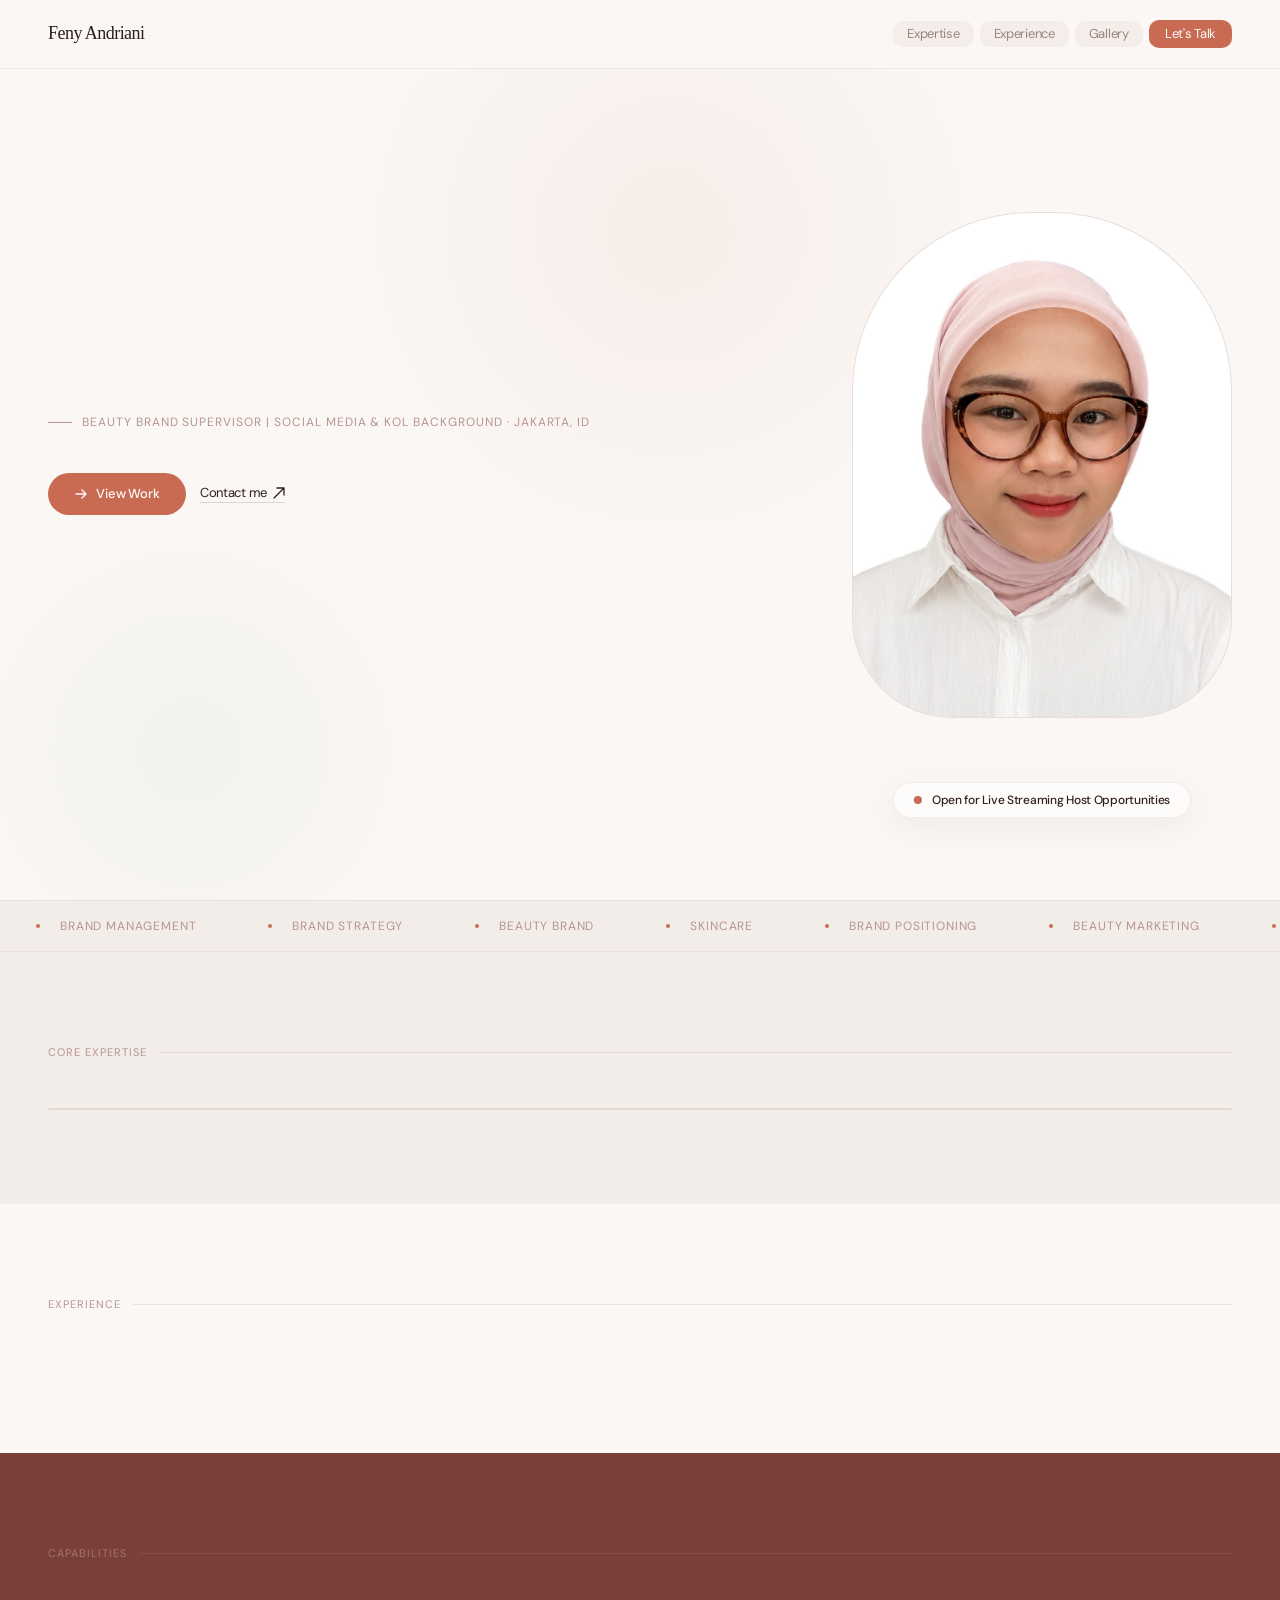
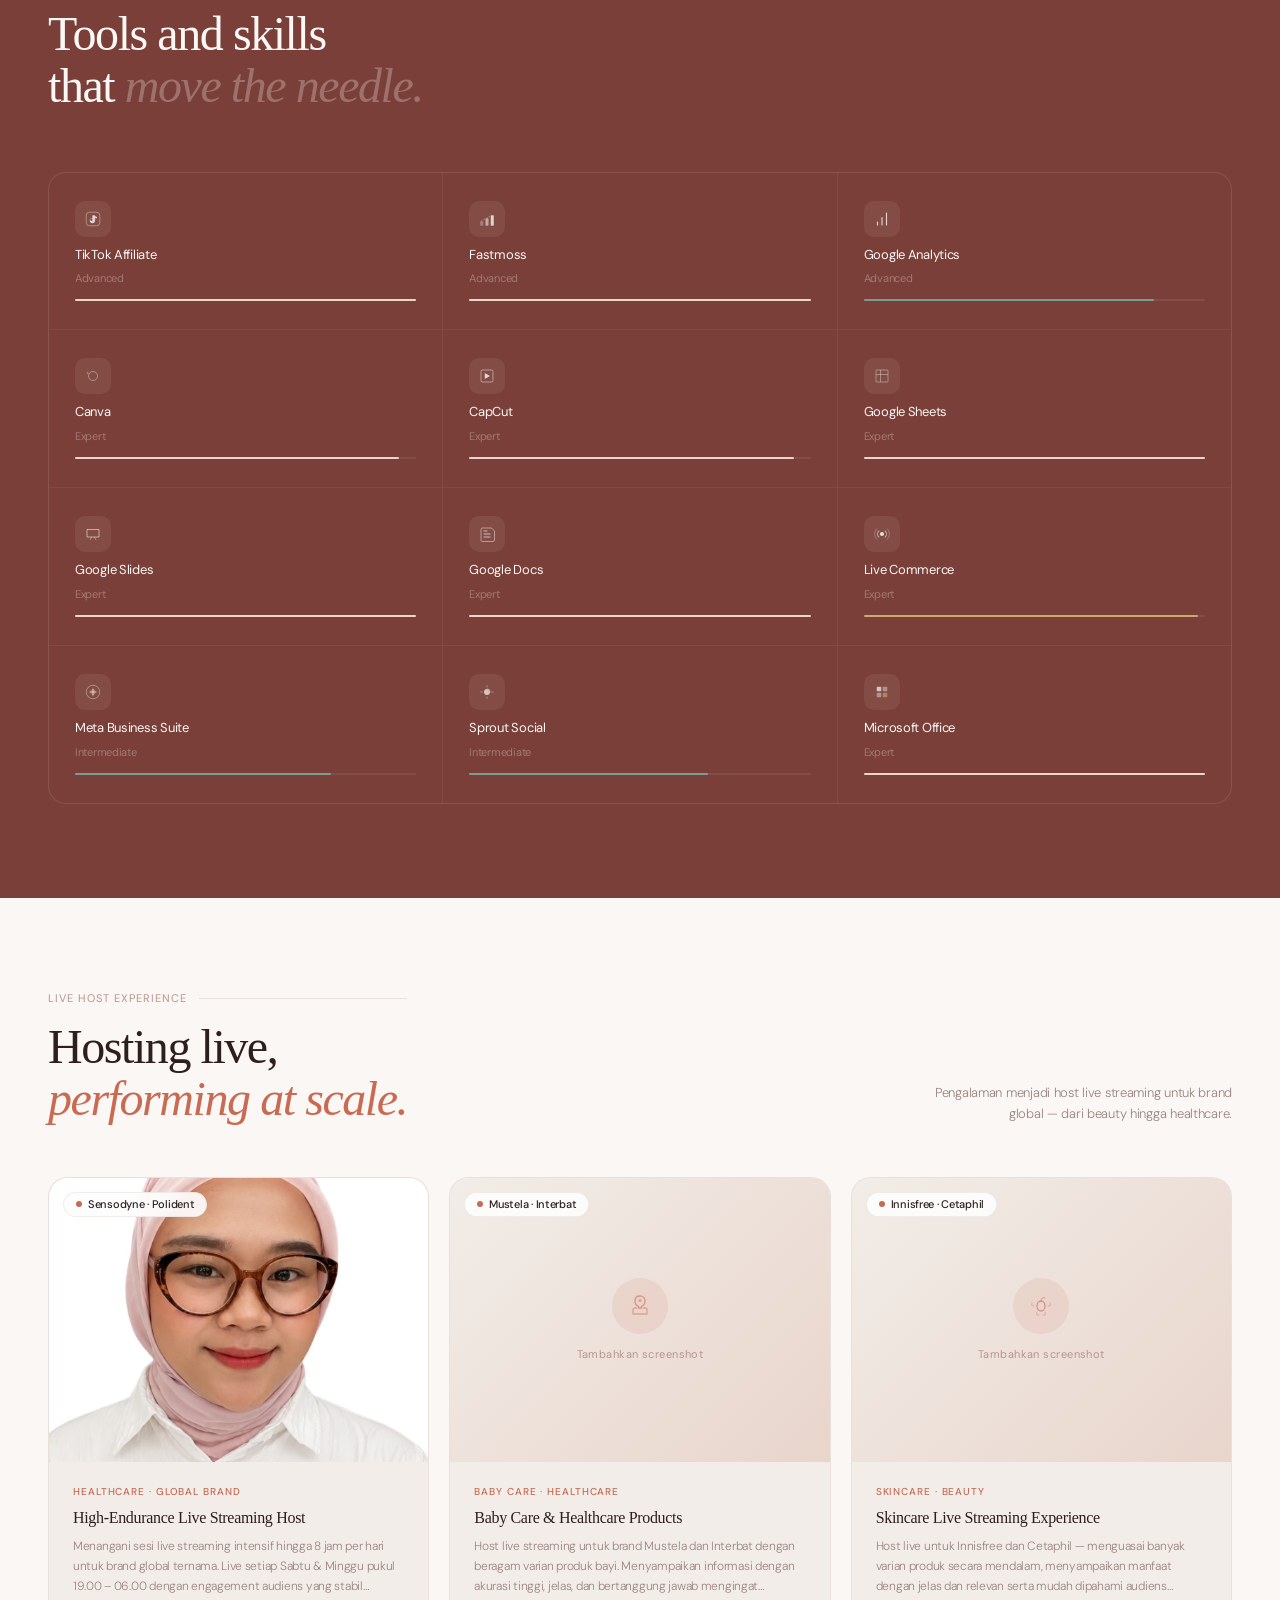
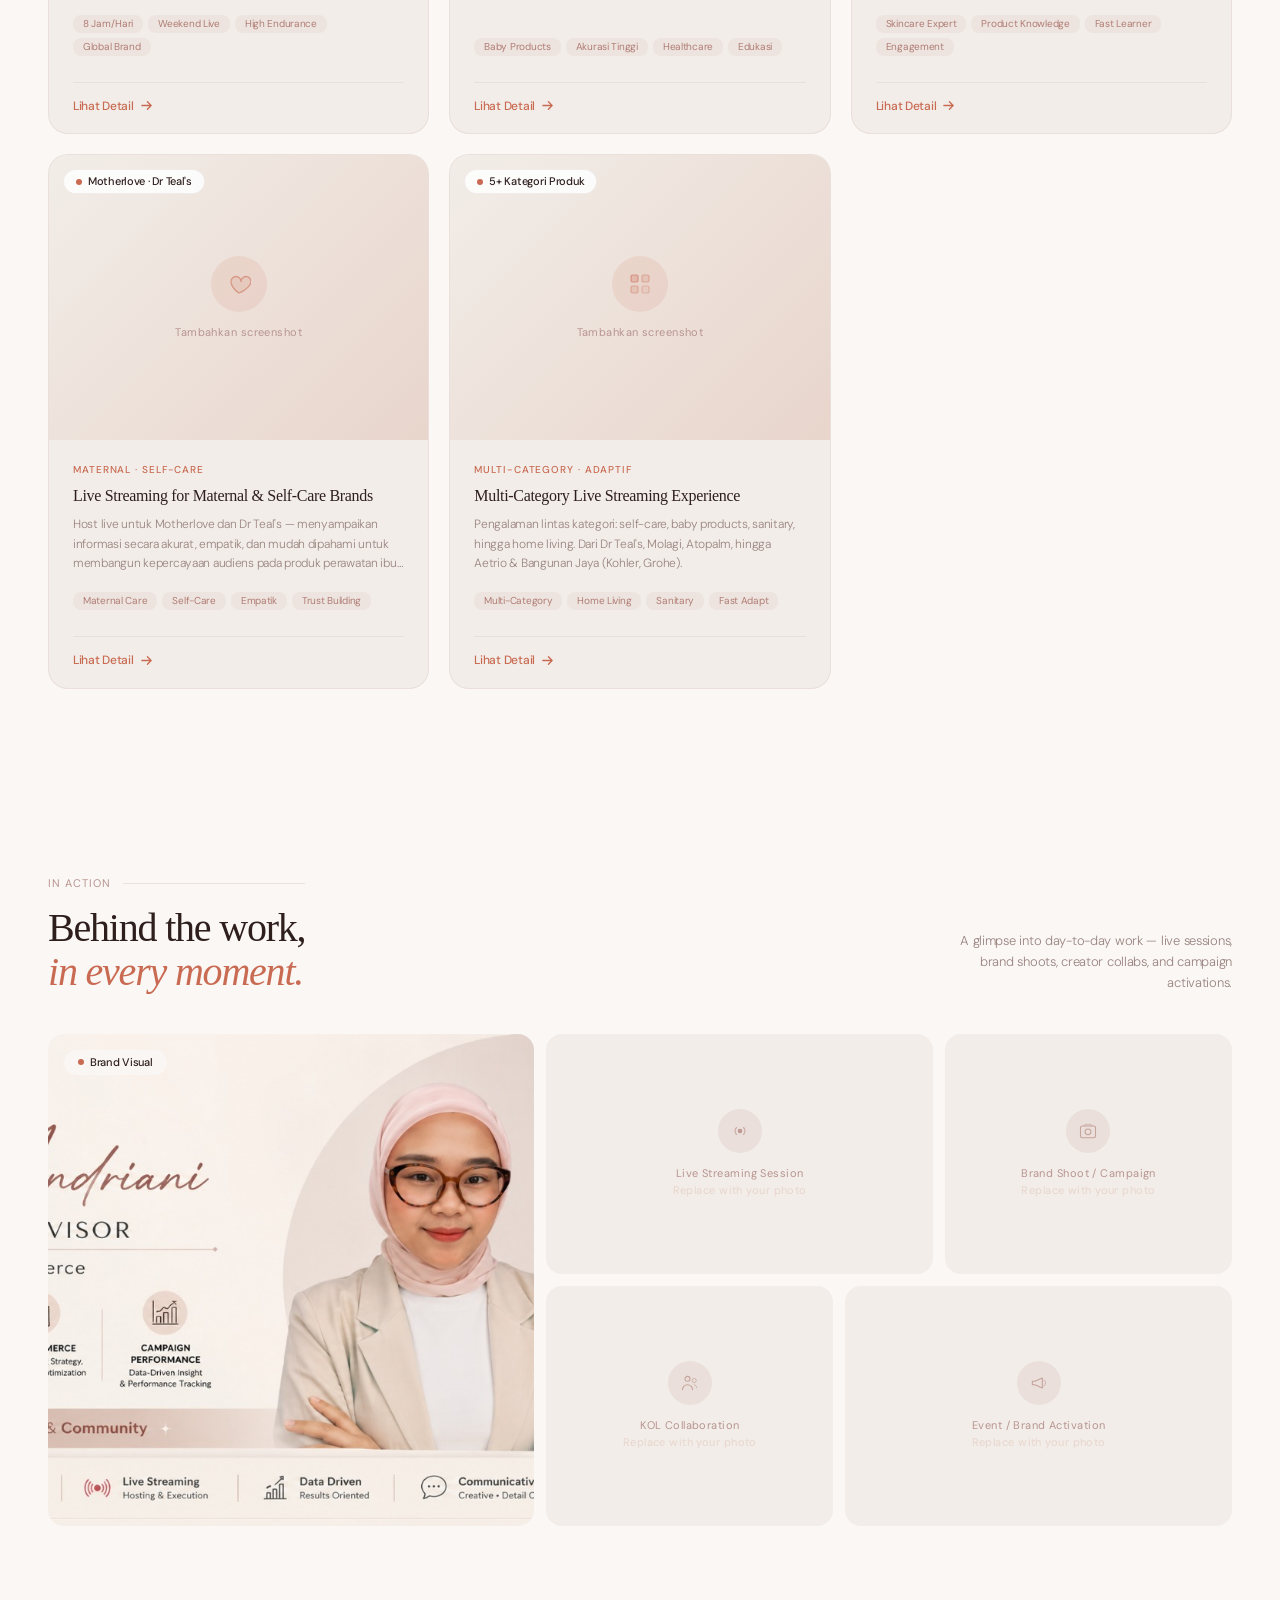
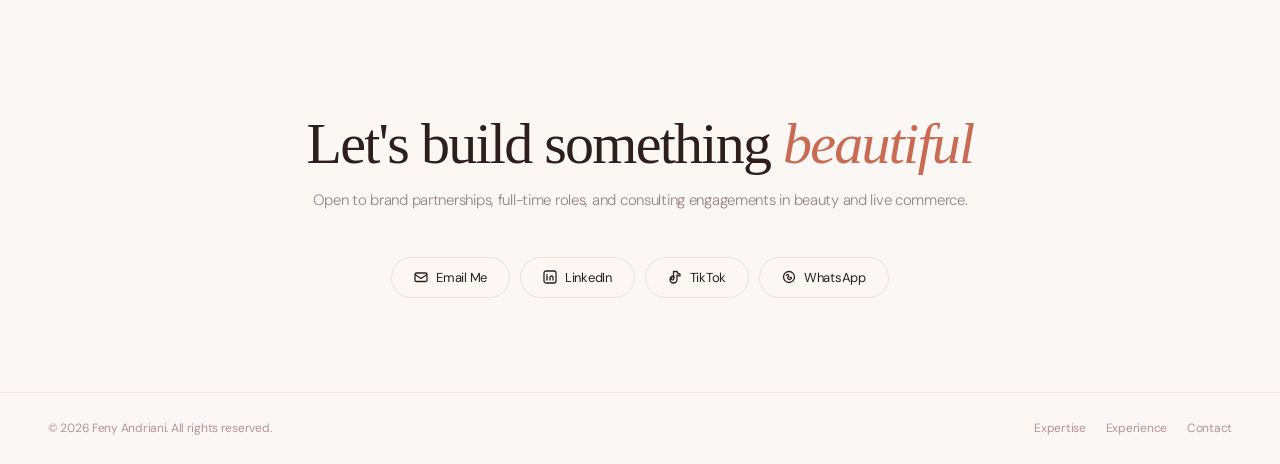
==== commit dfa07ede: "add section portofolio host live" ====
--- a/index.html
+++ b/index.html
@@ -320,10 +320,7 @@
     <div class="lh-card reveal" onclick="openModal('modal-1')">
       <div class="lh-thumb">
         <div class="lh-thumb-placeholder">
-          <div class="lh-thumb-placeholder-icon">
-            <svg viewBox="0 0 24 24" fill="none"><circle cx="12" cy="12" r="3" fill="rgba(201,106,82,0.7)"/><path d="M7.8 7.8a6 6 0 000 8.4" stroke="rgba(201,106,82,0.5)" stroke-width="1.5" stroke-linecap="round"/><path d="M16.2 7.8a6 6 0 010 8.4" stroke="rgba(201,106,82,0.5)" stroke-width="1.5" stroke-linecap="round"/><path d="M4.9 4.9a10 10 0 000 14.2" stroke="rgba(201,106,82,0.25)" stroke-width="1.3" stroke-linecap="round"/><path d="M19.1 4.9a10 10 0 010 14.2" stroke="rgba(201,106,82,0.25)" stroke-width="1.3" stroke-linecap="round"/></svg>
-          </div>
-          <span class="lh-thumb-placeholder-text">Tambahkan screenshot</span>
+          <img class="modal-img" src="feny-pp.jpeg" alt="...">
         </div>
         <div class="lh-brand-pill"><span class="lh-brand-dot"></span>Sensodyne · Polident</div>
       </div>
@@ -400,10 +397,71 @@
       </div>
     </div>
 
+    <!-- Card 4: Maternal & Self-Care -->
+    <div class="lh-card reveal reveal-delay-1" onclick="openModal('modal-4')">
+      <div class="lh-thumb">
+        <div class="lh-thumb-placeholder">
+          <div class="lh-thumb-placeholder-icon">
+            <svg viewBox="0 0 24 24" fill="none">
+              <path d="M12 21C12 21 4 16 4 9.5a5 5 0 0110 0 5 5 0 0110 0C24 16 12 21 12 21z" stroke="rgba(201,106,82,0.55)" stroke-width="1.3" stroke-linejoin="round" fill="rgba(201,106,82,0.1)"/>
+            </svg>
+          </div>
+          <span class="lh-thumb-placeholder-text">Tambahkan screenshot</span>
+        </div>
+        <div class="lh-brand-pill"><span class="lh-brand-dot"></span>Motherlove · Dr Teal's</div>
+      </div>
+      <div class="lh-body">
+        <div class="lh-category">Maternal · Self-Care</div>
+        <div class="lh-title">Live Streaming for Maternal & Self-Care Brands</div>
+        <div class="lh-excerpt">Host live untuk Motherlove dan Dr Teal's — menyampaikan informasi secara akurat, empatik, dan mudah dipahami untuk membangun kepercayaan audiens pada produk perawatan ibu dan bayi.</div>
+        <div class="lh-tags">
+          <span class="lh-tag">Maternal Care</span>
+          <span class="lh-tag">Self-Care</span>
+          <span class="lh-tag">Empatik</span>
+          <span class="lh-tag">Trust Building</span>
+        </div>
+        <div class="lh-cta">
+          Lihat Detail
+          <svg viewBox="0 0 14 14" fill="none"><path d="M2 7h10M8 3l4 4-4 4" stroke="currentColor" stroke-width="1.4" stroke-linecap="round" stroke-linejoin="round"/></svg>
+        </div>
+      </div>
+    </div>
+
+    <!-- Card 5: Multi-Category -->
+    <div class="lh-card reveal reveal-delay-2" onclick="openModal('modal-5')">
+      <div class="lh-thumb">
+        <div class="lh-thumb-placeholder">
+          <div class="lh-thumb-placeholder-icon">
+            <svg viewBox="0 0 24 24" fill="none">
+              <rect x="3" y="3" width="7" height="7" rx="1.5" fill="rgba(201,106,82,0.25)" stroke="rgba(201,106,82,0.55)" stroke-width="1.2"/>
+              <rect x="14" y="3" width="7" height="7" rx="1.5" fill="rgba(201,106,82,0.15)" stroke="rgba(201,106,82,0.4)" stroke-width="1.2"/>
+              <rect x="3" y="14" width="7" height="7" rx="1.5" fill="rgba(201,106,82,0.15)" stroke="rgba(201,106,82,0.4)" stroke-width="1.2"/>
+              <rect x="14" y="14" width="7" height="7" rx="1.5" fill="rgba(201,106,82,0.08)" stroke="rgba(201,106,82,0.3)" stroke-width="1.2"/>
+            </svg>
+          </div>
+          <span class="lh-thumb-placeholder-text">Tambahkan screenshot</span>
+        </div>
+        <div class="lh-brand-pill"><span class="lh-brand-dot"></span>5+ Kategori Produk</div>
+      </div>
+      <div class="lh-body">
+        <div class="lh-category">Multi-Category · Adaptif</div>
+        <div class="lh-title">Multi-Category Live Streaming Experience</div>
+        <div class="lh-excerpt">Pengalaman lintas kategori: self-care, baby products, sanitary, hingga home living. Dari Dr Teal's, Molagi, Atopalm, hingga Aetrio & Bangunan Jaya (Kohler, Grohe).</div>
+        <div class="lh-tags">
+          <span class="lh-tag">Multi-Category</span>
+          <span class="lh-tag">Home Living</span>
+          <span class="lh-tag">Sanitary</span>
+          <span class="lh-tag">Fast Adapt</span>
+        </div>
+        <div class="lh-cta">
+          Lihat Detail
+          <svg viewBox="0 0 14 14" fill="none"><path d="M2 7h10M8 3l4 4-4 4" stroke="currentColor" stroke-width="1.4" stroke-linecap="round" stroke-linejoin="round"/></svg>
+        </div>
+      </div>
+    </div>
+
   </div>
 </section>
-
-<!-- MODALS -->
 
 <!-- Modal 1: High-Endurance -->
 <div class="modal-overlay" id="modal-1" onclick="closeModalOutside(event, 'modal-1')">
@@ -412,7 +470,7 @@
       <svg viewBox="0 0 14 14" fill="none"><path d="M2 2l10 10M12 2L2 12" stroke="var(--text)" stroke-width="1.5" stroke-linecap="round"/></svg>
     </button>
     <div class="modal-img-placeholder">
-      <svg viewBox="0 0 48 48" fill="none"><circle cx="24" cy="24" r="6" fill="rgba(201,106,82,0.4)"/><path d="M15.5 15.5a12 12 0 000 17" stroke="rgba(201,106,82,0.3)" stroke-width="2.5" stroke-linecap="round"/><path d="M32.5 15.5a12 12 0 010 17" stroke="rgba(201,106,82,0.3)" stroke-width="2.5" stroke-linecap="round"/></svg>
+      <img class="modal-img" src="feny-pp.jpeg" alt="...">
     </div>
     <div class="modal-content">
       <div class="modal-category">Healthcare · Global Brand</div>
@@ -505,6 +563,88 @@
         <span class="modal-tag">Product Knowledge</span>
         <span class="modal-tag">Audience Friendly</span>
         <span class="modal-tag">Beauty Host</span>
+      </div>
+    </div>
+  </div>
+</div>
+
+<!-- Modal 4: Maternal & Self-Care -->
+<div class="modal-overlay" id="modal-4" onclick="closeModalOutside(event, 'modal-4')">
+  <div class="modal-box">
+    <button class="modal-close" onclick="closeModal('modal-4')">
+      <svg viewBox="0 0 14 14" fill="none"><path d="M2 2l10 10M12 2L2 12" stroke="var(--text)" stroke-width="1.5" stroke-linecap="round"/></svg>
+    </button>
+    <div class="modal-img-placeholder">
+      <svg viewBox="0 0 48 48" fill="none">
+        <path d="M24 42C24 42 8 32 8 19a10 10 0 0120 0 10 10 0 0120 0C48 32 24 42 24 42z" fill="rgba(201,106,82,0.12)" stroke="rgba(201,106,82,0.4)" stroke-width="1.8" stroke-linejoin="round"/>
+      </svg>
+    </div>
+    <div class="modal-content">
+      <div class="modal-category">Maternal · Self-Care</div>
+      <div class="modal-title">Live Streaming for Maternal & Self-Care Brands</div>
+      <div class="modal-brands">
+        <span class="modal-brand-chip">Motherlove</span>
+        <span class="modal-brand-chip">Dr Teal's</span>
+      </div>
+      <div class="modal-divider"></div>
+      <div class="modal-stats">
+        <div class="modal-stat"><div class="modal-stat-val">Empatik</div><div class="modal-stat-label">Pendekatan</div></div>
+        <div class="modal-stat"><div class="modal-stat-val">Ibu & Bayi</div><div class="modal-stat-label">Target Audiens</div></div>
+        <div class="modal-stat"><div class="modal-stat-val">Akurat</div><div class="modal-stat-label">Penyampaian</div></div>
+      </div>
+      <div class="modal-divider"></div>
+      <div class="modal-desc">Saya dipercaya sebagai host live streaming untuk brand seperti Motherlove dan Dr Teal's, dengan fokus pada kategori self-care serta perawatan ibu dan bayi. Peran ini menuntut penyampaian informasi yang akurat, empatik, dan mudah dipahami, sehingga mampu membangun kepercayaan audiens selama sesi live.</div>
+      <div class="modal-tags">
+        <span class="modal-tag">Maternal Care</span>
+        <span class="modal-tag">Self-Care</span>
+        <span class="modal-tag">Empatik</span>
+        <span class="modal-tag">Trust Building</span>
+        <span class="modal-tag">Audience Connection</span>
+      </div>
+    </div>
+  </div>
+</div>
+
+<!-- Modal 5: Multi-Category -->
+<div class="modal-overlay" id="modal-5" onclick="closeModalOutside(event, 'modal-5')">
+  <div class="modal-box">
+    <button class="modal-close" onclick="closeModal('modal-5')">
+      <svg viewBox="0 0 14 14" fill="none"><path d="M2 2l10 10M12 2L2 12" stroke="var(--text)" stroke-width="1.5" stroke-linecap="round"/></svg>
+    </button>
+    <div class="modal-img-placeholder">
+      <svg viewBox="0 0 48 48" fill="none">
+        <rect x="4" y="4" width="18" height="18" rx="3" fill="rgba(201,106,82,0.18)" stroke="rgba(201,106,82,0.45)" stroke-width="1.5"/>
+        <rect x="26" y="4" width="18" height="18" rx="3" fill="rgba(201,106,82,0.1)" stroke="rgba(201,106,82,0.3)" stroke-width="1.5"/>
+        <rect x="4" y="26" width="18" height="18" rx="3" fill="rgba(201,106,82,0.1)" stroke="rgba(201,106,82,0.3)" stroke-width="1.5"/>
+        <rect x="26" y="26" width="18" height="18" rx="3" fill="rgba(201,106,82,0.05)" stroke="rgba(201,106,82,0.2)" stroke-width="1.5"/>
+      </svg>
+    </div>
+    <div class="modal-content">
+      <div class="modal-category">Multi-Category · Adaptif</div>
+      <div class="modal-title">Multi-Category Live Streaming Experience</div>
+      <div class="modal-brands">
+        <span class="modal-brand-chip">Dr Teal's</span>
+        <span class="modal-brand-chip">Molagi</span>
+        <span class="modal-brand-chip">Atopalm</span>
+        <span class="modal-brand-chip">Aetrio</span>
+        <span class="modal-brand-chip">Kohler</span>
+        <span class="modal-brand-chip">Grohe</span>
+      </div>
+      <div class="modal-divider"></div>
+      <div class="modal-stats">
+        <div class="modal-stat"><div class="modal-stat-val">5+</div><div class="modal-stat-label">Kategori Produk</div></div>
+        <div class="modal-stat"><div class="modal-stat-val">6+</div><div class="modal-stat-label">Brand</div></div>
+        <div class="modal-stat"><div class="modal-stat-val">Adaptif</div><div class="modal-stat-label">Kemampuan</div></div>
+      </div>
+      <div class="modal-divider"></div>
+      <div class="modal-desc">Saya memiliki pengalaman sebagai host live streaming untuk berbagai kategori produk, mulai dari self-care, baby products, hingga sanitary dan home living. Saya pernah bekerja sama dengan brand seperti Dr Teal's dalam kategori self-care, serta Molagi dan Atopalm untuk produk bayi.<br><br>Selain itu, saya juga berpengalaman membawakan live streaming untuk brand sanitary dan perlengkapan kamar mandi seperti Aetrio dan Bangunan Jaya, yang menawarkan berbagai produk seperti shower, keran, dan perlengkapan kamar mandi dari brand global ternama seperti Kohler dan Grohe.<br><br>Pengalaman lintas kategori ini membentuk kemampuan saya untuk beradaptasi dengan cepat, memahami berbagai jenis produk, serta menyampaikan informasi secara efektif sesuai dengan target audiens yang berbeda.</div>
+      <div class="modal-tags">
+        <span class="modal-tag">Multi-Category</span>
+        <span class="modal-tag">Home Living</span>
+        <span class="modal-tag">Sanitary</span>
+        <span class="modal-tag">Baby Products</span>
+        <span class="modal-tag">Fast Adapt</span>
+        <span class="modal-tag">Global Brand</span>
       </div>
     </div>
   </div>
--- a/style.css
+++ b/style.css
@@ -485,8 +485,7 @@
     .gallery-sub { text-align: left; max-width: 100%; }
   }
   
-
-  /* ─── LIVE HOST SECTION ─── */
+/* ─── LIVE HOST SECTION ─── */
   #livehost { background: var(--cream); }
   .livehost-header {
     display: flex; align-items: flex-end; justify-content: space-between;
@@ -502,7 +501,14 @@
     font-size: 13px; color: var(--muted); font-weight: 300;
     max-width: 300px; text-align: right; line-height: 1.6;
   }
-  .livehost-grid { display: grid; grid-template-columns: repeat(3, 1fr); gap: 20px; }
+  .livehost-grid {
+    display: grid;
+    grid-template-columns: repeat(3, 1fr);
+    gap: 20px;
+  }
+  /* cards 4 & 5 centered on second row */
+  .livehost-grid .lh-card:nth-child(4) { grid-column: 1 / 2; }
+  .livehost-grid .lh-card:nth-child(5) { grid-column: 2 / 3; }
 
   .lh-card {
     border-radius: 20px; overflow: hidden;
@@ -628,5 +634,6 @@
     .livehost-header { flex-direction: column; align-items: flex-start; }
     .livehost-sub { text-align: left; max-width: 100%; }
   }
+
   
 
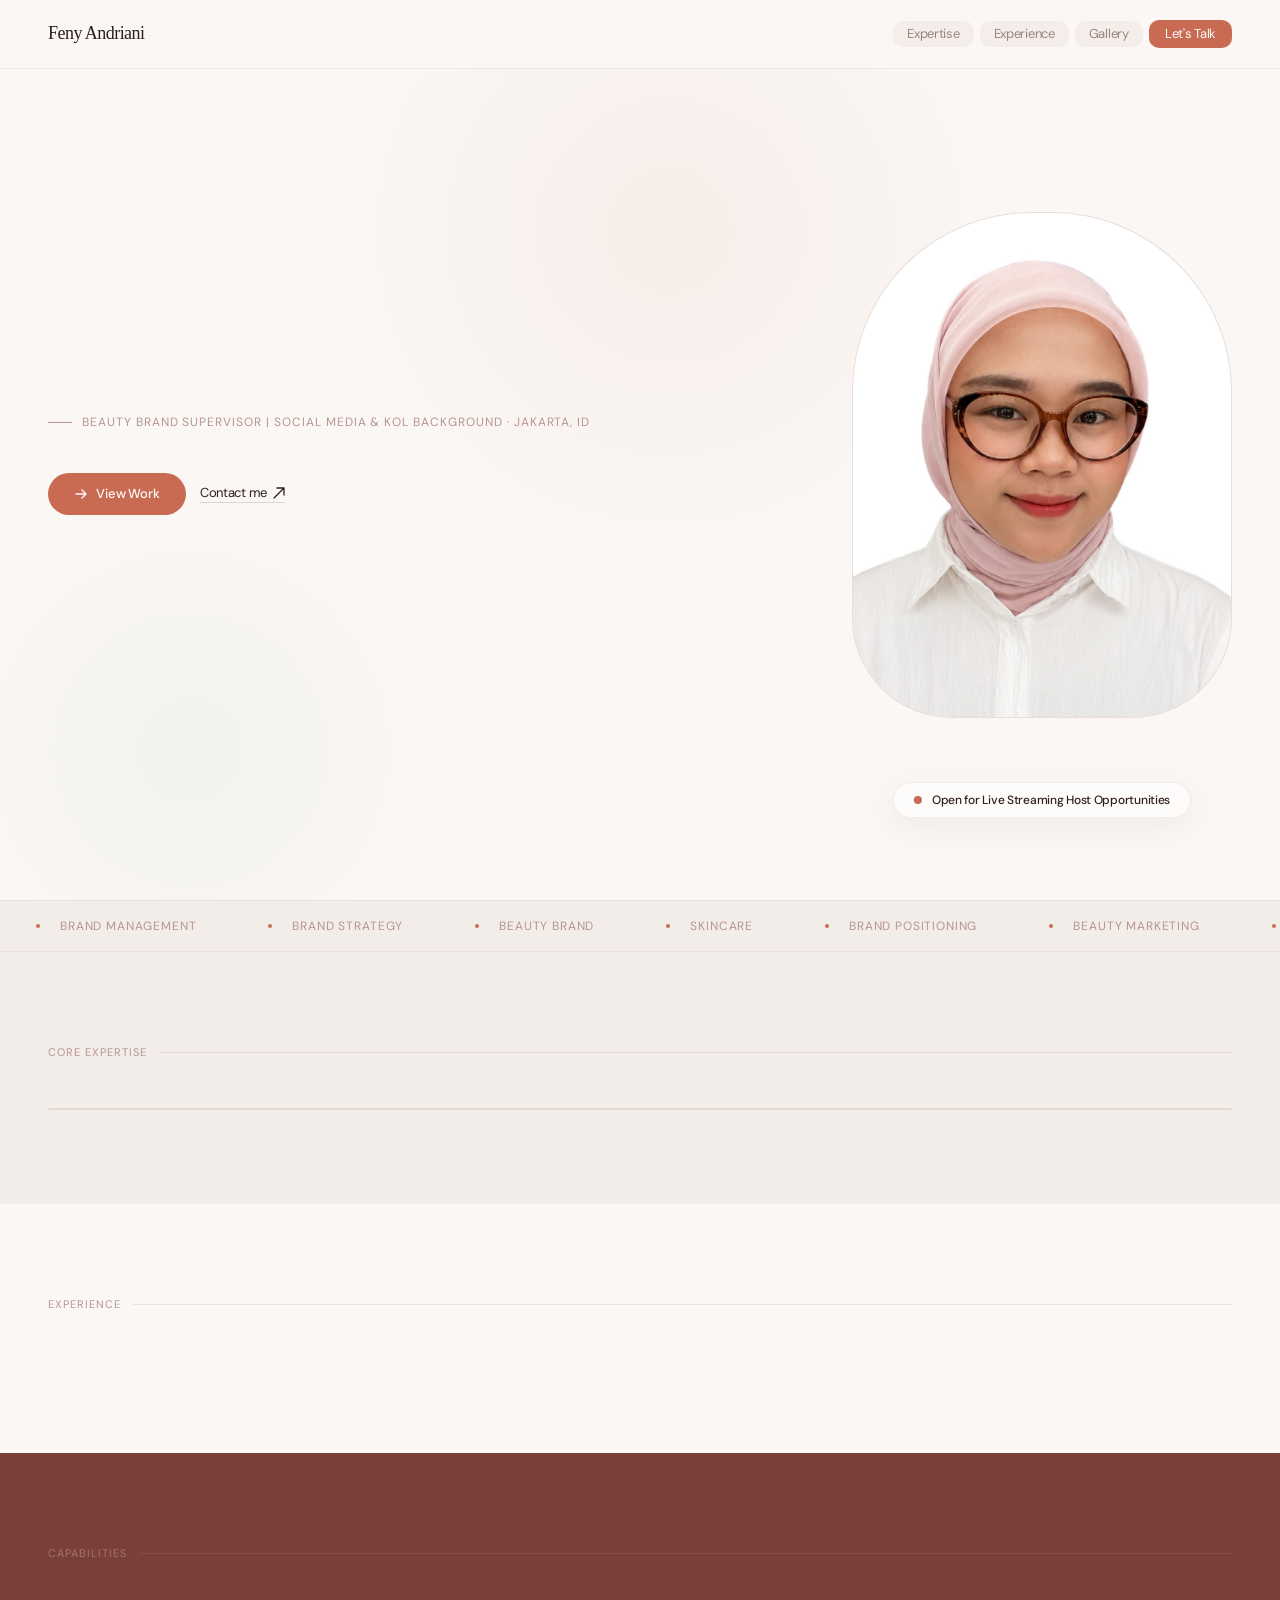
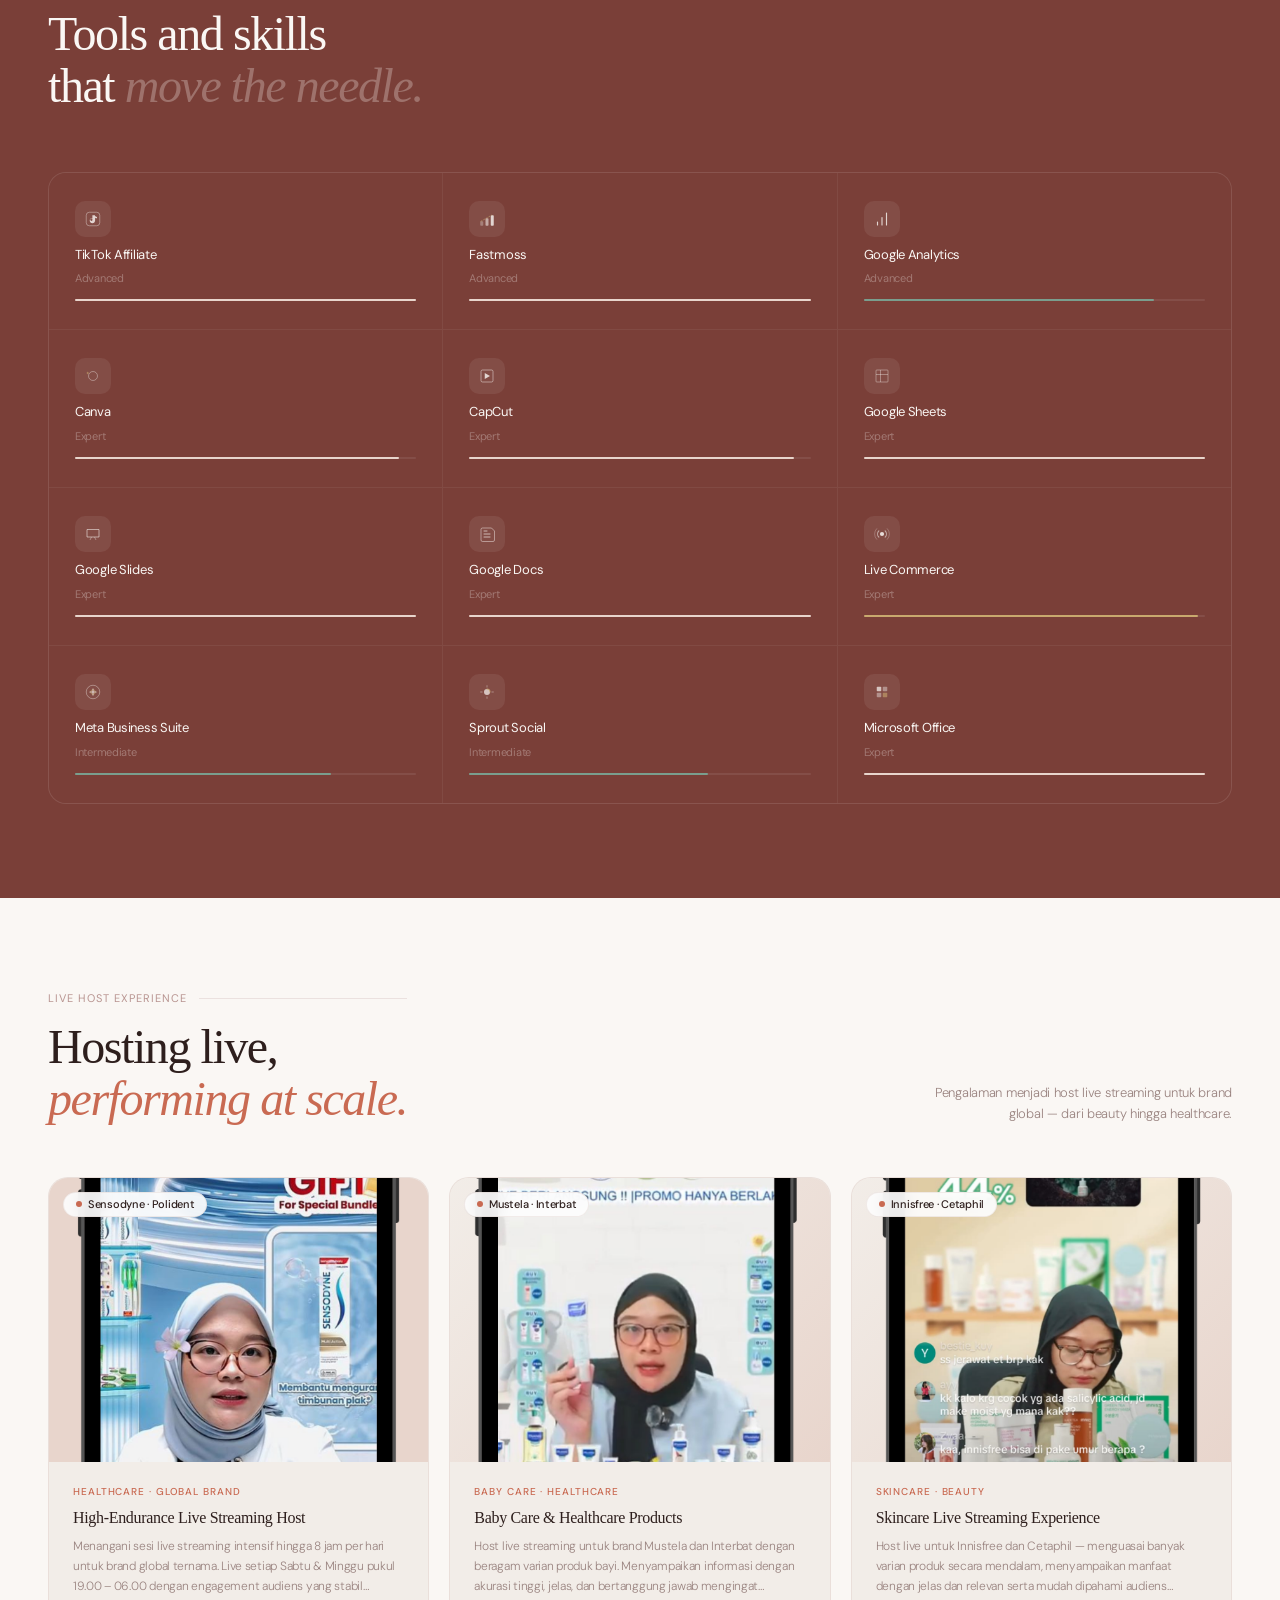
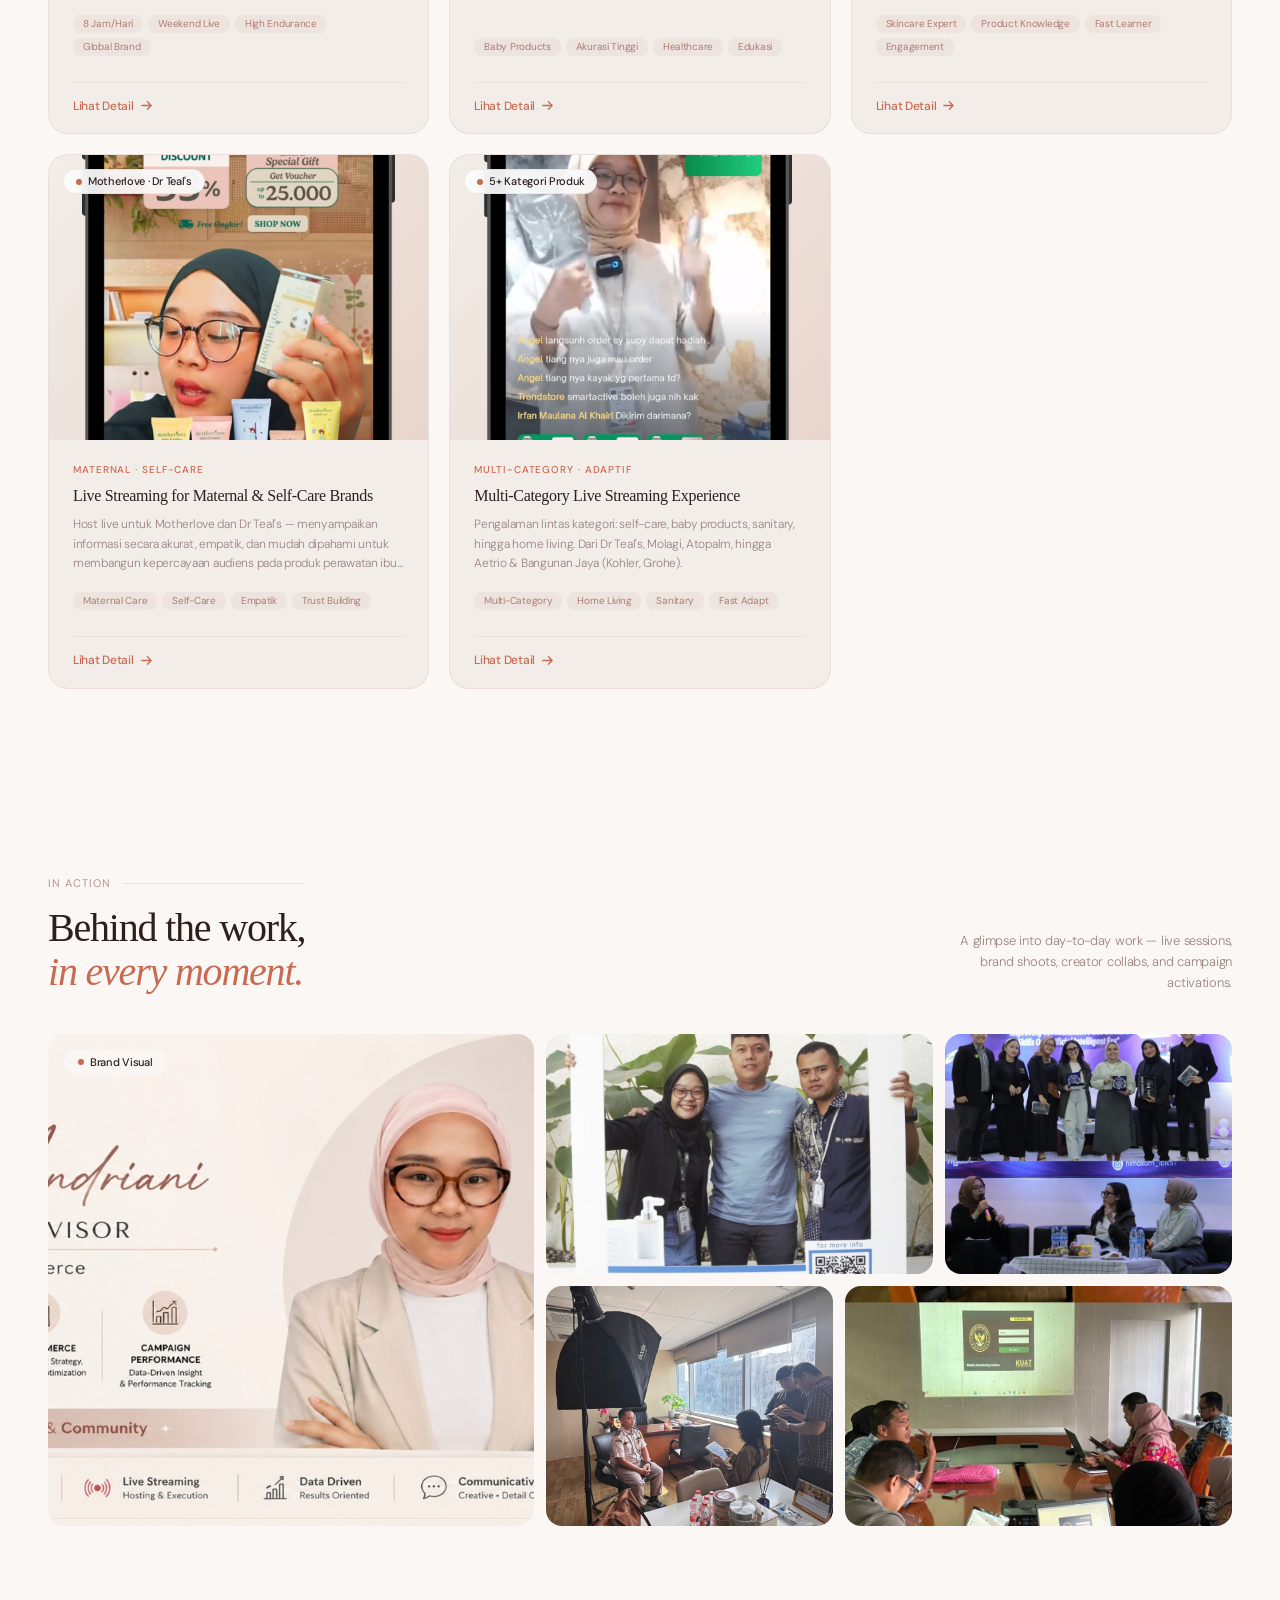
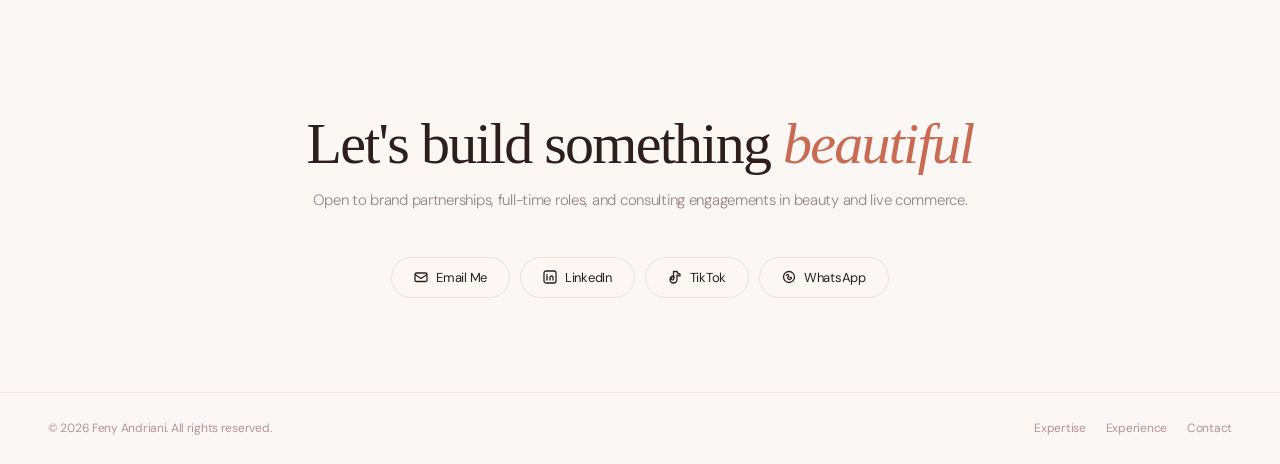
==== commit e064a349: "add photo" ====
--- a/index.html
+++ b/index.html
@@ -320,7 +320,7 @@
     <div class="lh-card reveal" onclick="openModal('modal-1')">
       <div class="lh-thumb">
         <div class="lh-thumb-placeholder">
-          <img class="modal-img" src="feny-pp.jpeg" alt="...">
+          <img class="modal-img" src="assets/sensoden.png" alt="sensodene">
         </div>
         <div class="lh-brand-pill"><span class="lh-brand-dot"></span>Sensodyne · Polident</div>
       </div>
@@ -345,10 +345,7 @@
     <div class="lh-card reveal reveal-delay-1" onclick="openModal('modal-2')">
       <div class="lh-thumb">
         <div class="lh-thumb-placeholder">
-          <div class="lh-thumb-placeholder-icon">
-            <svg viewBox="0 0 24 24" fill="none"><path d="M12 2C9 2 7 4 7 7c0 2.5 1.5 4.5 3.5 5.3V14h3v-1.7C15.5 11.5 17 9.5 17 7c0-3-2-5-5-5z" stroke="rgba(201,106,82,0.6)" stroke-width="1.3" stroke-linejoin="round"/><path d="M9 14H7a2 2 0 00-2 2v4h14v-4a2 2 0 00-2-2h-2" stroke="rgba(201,106,82,0.45)" stroke-width="1.3" stroke-linejoin="round"/><circle cx="12" cy="6.5" r="1.5" fill="rgba(201,106,82,0.5)"/></svg>
-          </div>
-          <span class="lh-thumb-placeholder-text">Tambahkan screenshot</span>
+          <img src="assets/mustela.png" alt="Mustela">
         </div>
         <div class="lh-brand-pill"><span class="lh-brand-dot"></span>Mustela · Interbat</div>
       </div>
@@ -373,10 +370,7 @@
     <div class="lh-card reveal reveal-delay-2" onclick="openModal('modal-3')">
       <div class="lh-thumb">
         <div class="lh-thumb-placeholder">
-          <div class="lh-thumb-placeholder-icon">
-            <svg viewBox="0 0 24 24" fill="none"><ellipse cx="12" cy="12" rx="4" ry="5" stroke="rgba(201,106,82,0.6)" stroke-width="1.3"/><path d="M12 7c0-2.5 2-4 4-3" stroke="rgba(201,106,82,0.4)" stroke-width="1.2" stroke-linecap="round"/><path d="M5 12c-2 0-3-1.5-2-3" stroke="rgba(201,106,82,0.3)" stroke-width="1.2" stroke-linecap="round"/><path d="M19 12c2 0 3-1.5 2-3" stroke="rgba(201,106,82,0.3)" stroke-width="1.2" stroke-linecap="round"/><path d="M8 18c-1 2 0 3.5 2 3" stroke="rgba(201,106,82,0.3)" stroke-width="1.2" stroke-linecap="round"/><path d="M16 18c1 2 0 3.5-2 3" stroke="rgba(201,106,82,0.3)" stroke-width="1.2" stroke-linecap="round"/></svg>
-          </div>
-          <span class="lh-thumb-placeholder-text">Tambahkan screenshot</span>
+          <img src="assets/innisfree.png" alt="Innisfree">
         </div>
         <div class="lh-brand-pill"><span class="lh-brand-dot"></span>Innisfree · Cetaphil</div>
       </div>
@@ -401,12 +395,8 @@
     <div class="lh-card reveal reveal-delay-1" onclick="openModal('modal-4')">
       <div class="lh-thumb">
         <div class="lh-thumb-placeholder">
-          <div class="lh-thumb-placeholder-icon">
-            <svg viewBox="0 0 24 24" fill="none">
-              <path d="M12 21C12 21 4 16 4 9.5a5 5 0 0110 0 5 5 0 0110 0C24 16 12 21 12 21z" stroke="rgba(201,106,82,0.55)" stroke-width="1.3" stroke-linejoin="round" fill="rgba(201,106,82,0.1)"/>
-            </svg>
-          </div>
-          <span class="lh-thumb-placeholder-text">Tambahkan screenshot</span>
+          <img src="assets/motherlove.png" alt="Motherlove">
+          
         </div>
         <div class="lh-brand-pill"><span class="lh-brand-dot"></span>Motherlove · Dr Teal's</div>
       </div>
@@ -431,15 +421,8 @@
     <div class="lh-card reveal reveal-delay-2" onclick="openModal('modal-5')">
       <div class="lh-thumb">
         <div class="lh-thumb-placeholder">
-          <div class="lh-thumb-placeholder-icon">
-            <svg viewBox="0 0 24 24" fill="none">
-              <rect x="3" y="3" width="7" height="7" rx="1.5" fill="rgba(201,106,82,0.25)" stroke="rgba(201,106,82,0.55)" stroke-width="1.2"/>
-              <rect x="14" y="3" width="7" height="7" rx="1.5" fill="rgba(201,106,82,0.15)" stroke="rgba(201,106,82,0.4)" stroke-width="1.2"/>
-              <rect x="3" y="14" width="7" height="7" rx="1.5" fill="rgba(201,106,82,0.15)" stroke="rgba(201,106,82,0.4)" stroke-width="1.2"/>
-              <rect x="14" y="14" width="7" height="7" rx="1.5" fill="rgba(201,106,82,0.08)" stroke="rgba(201,106,82,0.3)" stroke-width="1.2"/>
-            </svg>
-          </div>
-          <span class="lh-thumb-placeholder-text">Tambahkan screenshot</span>
+          <img src="assets/bangunanjaya.png" alt="Multi-Category">
+          
         </div>
         <div class="lh-brand-pill"><span class="lh-brand-dot"></span>5+ Kategori Produk</div>
       </div>
@@ -470,7 +453,7 @@
       <svg viewBox="0 0 14 14" fill="none"><path d="M2 2l10 10M12 2L2 12" stroke="var(--text)" stroke-width="1.5" stroke-linecap="round"/></svg>
     </button>
     <div class="modal-img-placeholder">
-      <img class="modal-img" src="feny-pp.jpeg" alt="...">
+      <img class="modal-img" src="assets/sensoden.png" alt="Sensodyne">
     </div>
     <div class="modal-content">
       <div class="modal-category">Healthcare · Global Brand</div>
@@ -505,7 +488,7 @@
       <svg viewBox="0 0 14 14" fill="none"><path d="M2 2l10 10M12 2L2 12" stroke="var(--text)" stroke-width="1.5" stroke-linecap="round"/></svg>
     </button>
     <div class="modal-img-placeholder">
-      <svg viewBox="0 0 48 48" fill="none"><path d="M24 4C18 4 14 8 14 14c0 5 3 9 7 10.6V28h6v-3.4C31 23 34 19 34 14c0-6-4-10-10-10z" fill="rgba(201,106,82,0.2)" stroke="rgba(201,106,82,0.4)" stroke-width="1.5"/></svg>
+      <img class="modal-img" src="assets/mustela.png" alt="Mustela">
     </div>
     <div class="modal-content">
       <div class="modal-category">Baby Care · Healthcare</div>
@@ -540,7 +523,7 @@
       <svg viewBox="0 0 14 14" fill="none"><path d="M2 2l10 10M12 2L2 12" stroke="var(--text)" stroke-width="1.5" stroke-linecap="round"/></svg>
     </button>
     <div class="modal-img-placeholder">
-      <svg viewBox="0 0 48 48" fill="none"><ellipse cx="24" cy="24" rx="8" ry="10" fill="rgba(201,106,82,0.15)" stroke="rgba(201,106,82,0.4)" stroke-width="1.5"/><path d="M24 14c0-5 4-8 8-6" stroke="rgba(201,106,82,0.3)" stroke-width="2" stroke-linecap="round"/></svg>
+      <img class="modal-img" src="assets/innisfree.png" alt="Innisfree">
     </div>
     <div class="modal-content">
       <div class="modal-category">Skincare · Beauty</div>
@@ -575,9 +558,7 @@
       <svg viewBox="0 0 14 14" fill="none"><path d="M2 2l10 10M12 2L2 12" stroke="var(--text)" stroke-width="1.5" stroke-linecap="round"/></svg>
     </button>
     <div class="modal-img-placeholder">
-      <svg viewBox="0 0 48 48" fill="none">
-        <path d="M24 42C24 42 8 32 8 19a10 10 0 0120 0 10 10 0 0120 0C48 32 24 42 24 42z" fill="rgba(201,106,82,0.12)" stroke="rgba(201,106,82,0.4)" stroke-width="1.8" stroke-linejoin="round"/>
-      </svg>
+      <img class="modal-img" src="assets/motherlove.png" alt="Motherlove">
     </div>
     <div class="modal-content">
       <div class="modal-category">Maternal · Self-Care</div>
@@ -612,12 +593,7 @@
       <svg viewBox="0 0 14 14" fill="none"><path d="M2 2l10 10M12 2L2 12" stroke="var(--text)" stroke-width="1.5" stroke-linecap="round"/></svg>
     </button>
     <div class="modal-img-placeholder">
-      <svg viewBox="0 0 48 48" fill="none">
-        <rect x="4" y="4" width="18" height="18" rx="3" fill="rgba(201,106,82,0.18)" stroke="rgba(201,106,82,0.45)" stroke-width="1.5"/>
-        <rect x="26" y="4" width="18" height="18" rx="3" fill="rgba(201,106,82,0.1)" stroke="rgba(201,106,82,0.3)" stroke-width="1.5"/>
-        <rect x="4" y="26" width="18" height="18" rx="3" fill="rgba(201,106,82,0.1)" stroke="rgba(201,106,82,0.3)" stroke-width="1.5"/>
-        <rect x="26" y="26" width="18" height="18" rx="3" fill="rgba(201,106,82,0.05)" stroke="rgba(201,106,82,0.2)" stroke-width="1.5"/>
-      </svg>
+      <img class="modal-img" src="assets/bangunanjaya.png" alt="Multi-Category">
     </div>
     <div class="modal-content">
       <div class="modal-category">Multi-Category · Adaptif</div>
@@ -674,42 +650,22 @@
 
     <!-- Item 2: placeholder — live session -->
     <div class="g-item">
-      <div class="g-placeholder">
-        <div class="g-placeholder-icon">
-          <svg viewBox="0 0 24 24" fill="none"><circle cx="12" cy="12" r="2.8" fill="rgba(176,124,116,0.7)"/><path d="M7.8 7.8a6 6 0 000 8.4" stroke="rgba(176,124,116,0.5)" stroke-width="1.4" stroke-linecap="round"/><path d="M16.2 7.8a6 6 0 010 8.4" stroke="rgba(176,124,116,0.5)" stroke-width="1.4" stroke-linecap="round"/></svg>
-        </div>
-        <div class="g-placeholder-label">Live Streaming Session<br><span style="color:var(--blush)">Replace with your photo</span></div>
-      </div>
+      <img src="assets/gallery2.jpg" alt="gallery 2">
     </div>
 
     <!-- Item 3: placeholder — brand shoot -->
     <div class="g-item">
-      <div class="g-placeholder">
-        <div class="g-placeholder-icon">
-          <svg viewBox="0 0 24 24" fill="none"><rect x="3" y="6" width="18" height="14" rx="2" stroke="rgba(176,124,116,0.6)" stroke-width="1.3"/><circle cx="12" cy="13" r="3.5" stroke="rgba(176,124,116,0.6)" stroke-width="1.3"/><path d="M8 6V5a1 1 0 011-1h6a1 1 0 011 1v1" stroke="rgba(176,124,116,0.4)" stroke-width="1.2"/></svg>
-        </div>
-        <div class="g-placeholder-label">Brand Shoot / Campaign<br><span style="color:var(--blush)">Replace with your photo</span></div>
-      </div>
+      <img src="assets/gallery4.webp" alt="gallery ">
     </div>
 
     <!-- Item 4: placeholder — KOL collaboration -->
     <div class="g-item">
-      <div class="g-placeholder">
-        <div class="g-placeholder-icon">
-          <svg viewBox="0 0 24 24" fill="none"><circle cx="9" cy="7" r="3" stroke="rgba(176,124,116,0.6)" stroke-width="1.3"/><circle cx="17" cy="9" r="2.5" stroke="rgba(176,124,116,0.4)" stroke-width="1.2"/><path d="M3 20c0-3.3 2.7-6 6-6s6 2.7 6 6" stroke="rgba(176,124,116,0.6)" stroke-width="1.3" stroke-linecap="round"/><path d="M17 14c1.7.4 3 1.9 3 3.8" stroke="rgba(176,124,116,0.4)" stroke-width="1.2" stroke-linecap="round"/></svg>
-        </div>
-        <div class="g-placeholder-label">KOL Collaboration<br><span style="color:var(--blush)">Replace with your photo</span></div>
-      </div>
+      <img src="assets/gallery5.jpeg" alt="gallery 5">
     </div>
 
     <!-- Item 5: placeholder — event / activation -->
     <div class="g-item">
-      <div class="g-placeholder">
-        <div class="g-placeholder-icon">
-          <svg viewBox="0 0 24 24" fill="none"><path d="M4 10H7L16 6V18L7 14H4V10Z" stroke="rgba(176,124,116,0.6)" stroke-width="1.3" stroke-linejoin="round"/><path d="M18 8.5c1.2.9 1.8 2.2 1.8 3.5s-.6 2.6-1.8 3.5" stroke="rgba(176,124,116,0.4)" stroke-width="1.3" stroke-linecap="round"/></svg>
-        </div>
-        <div class="g-placeholder-label">Event / Brand Activation<br><span style="color:var(--blush)">Replace with your photo</span></div>
-      </div>
+      <img src="assets/gallery6.jpeg" alt="gallery 6">
     </div>
 
   </div>
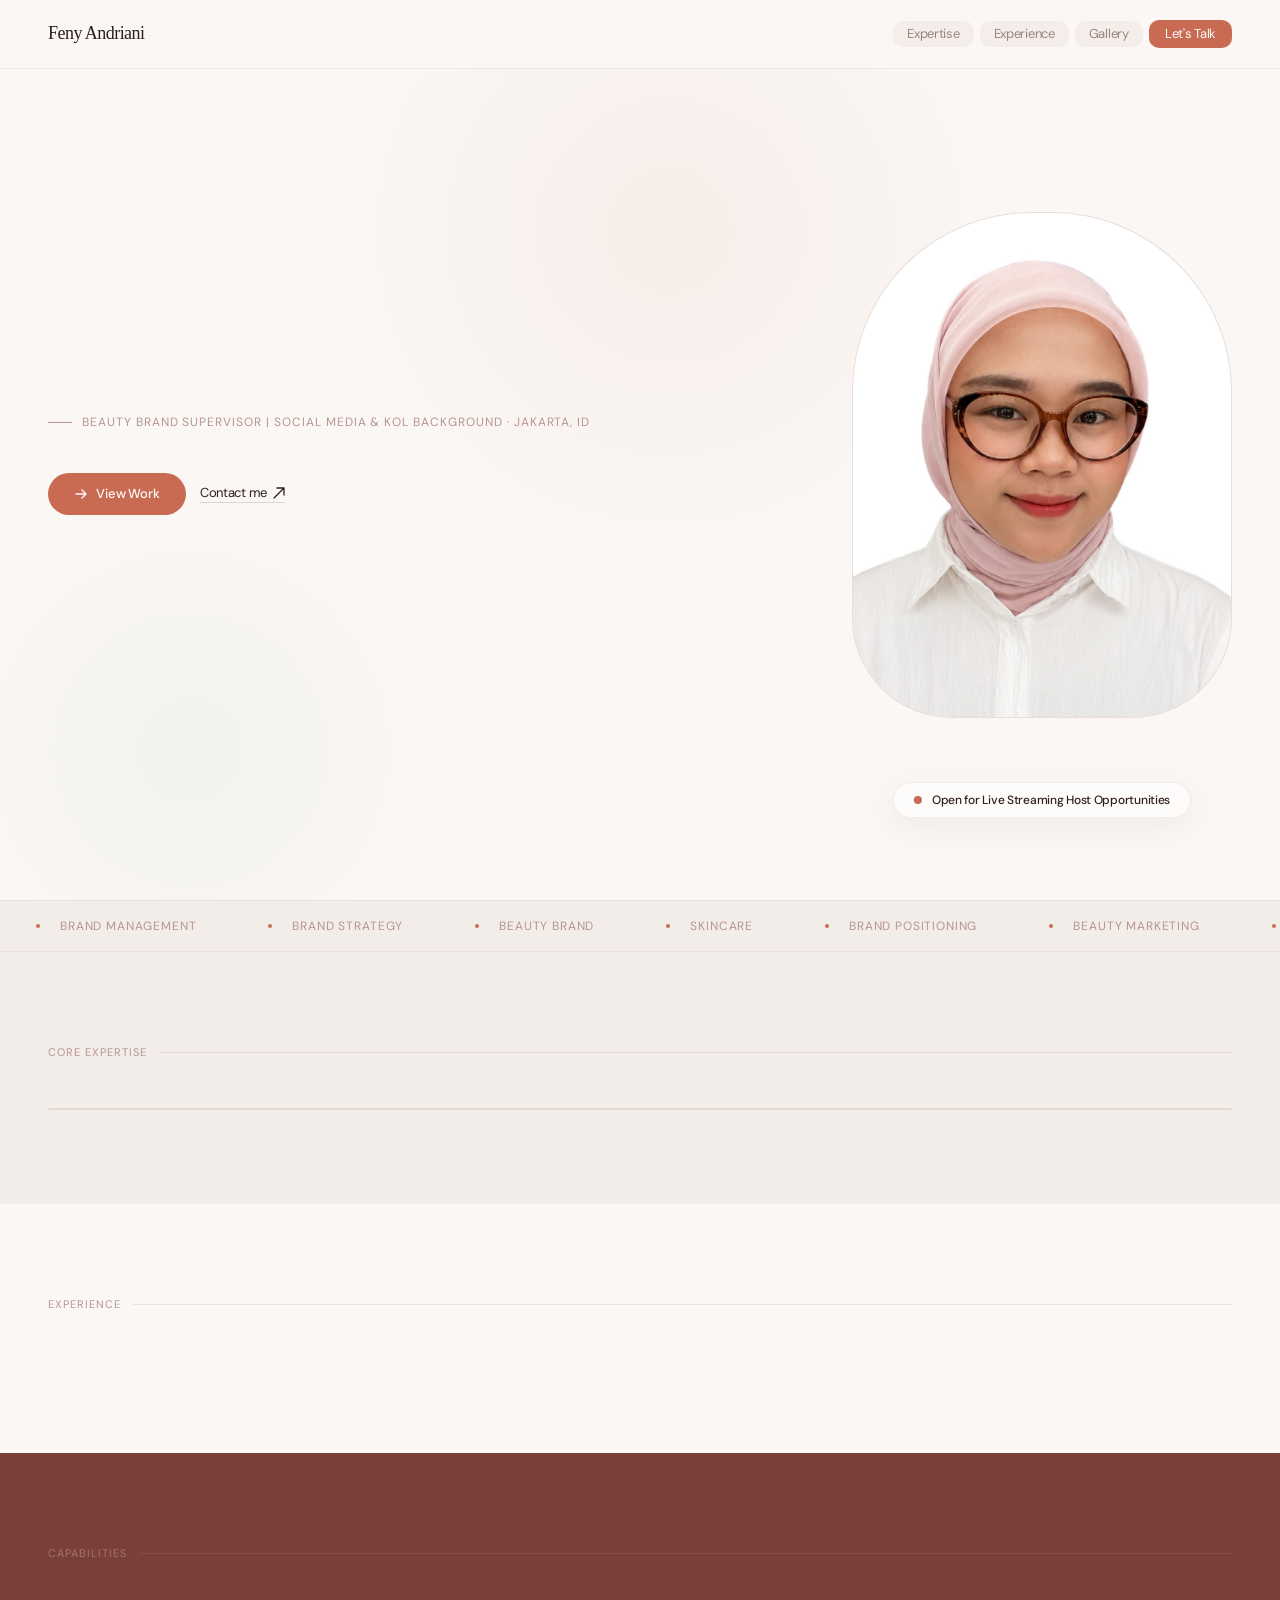
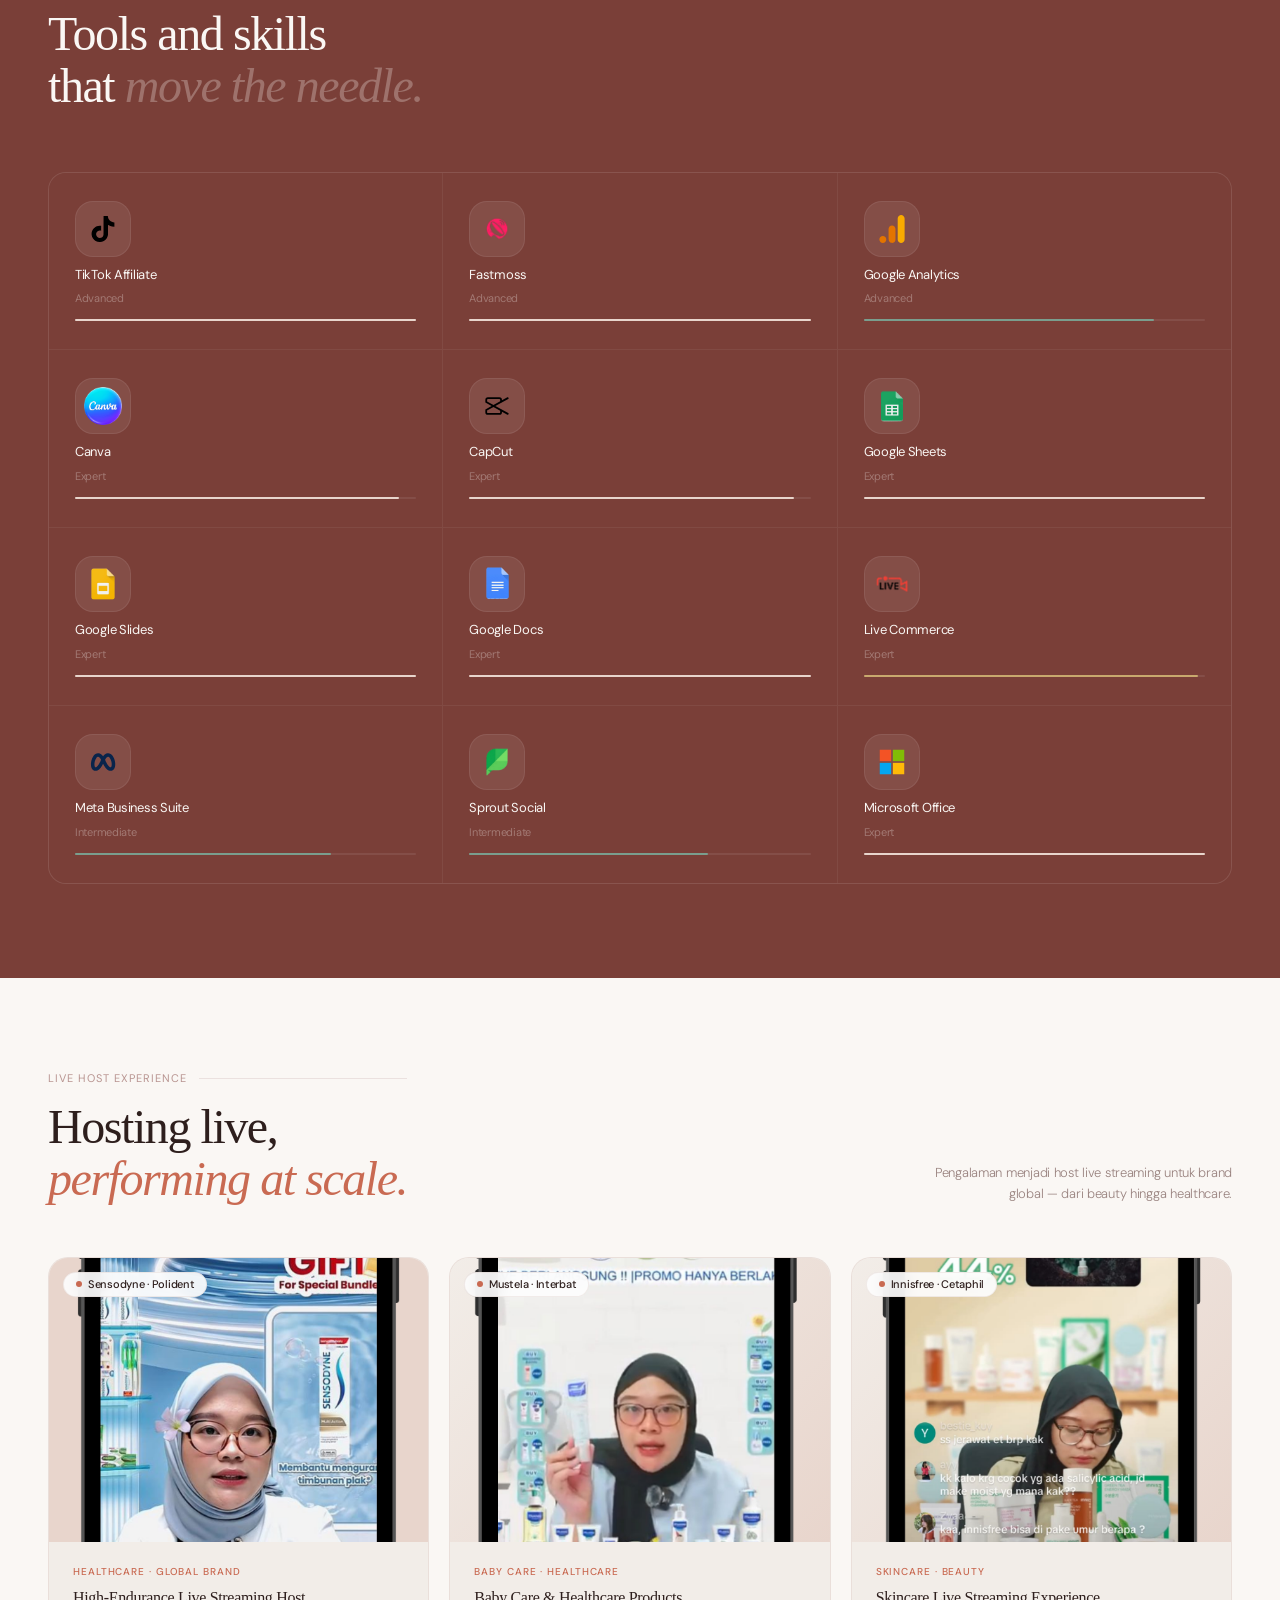
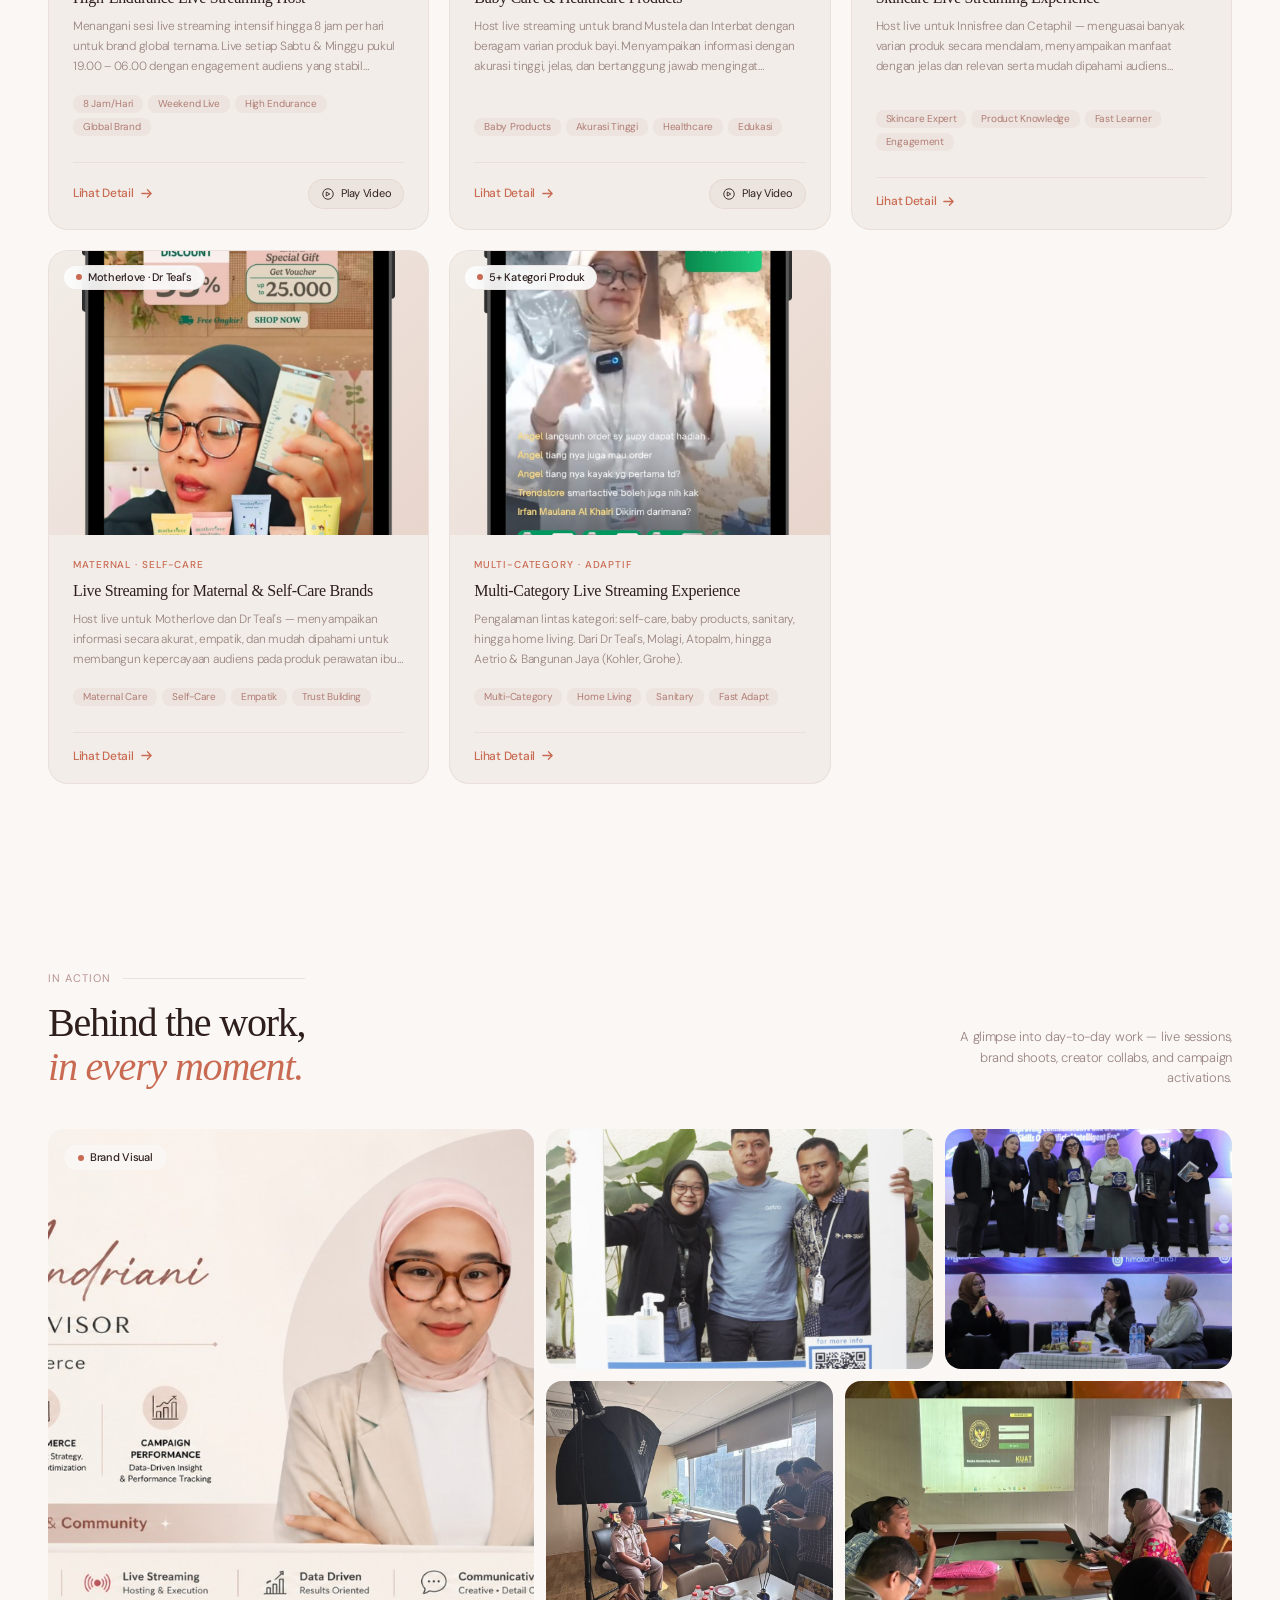
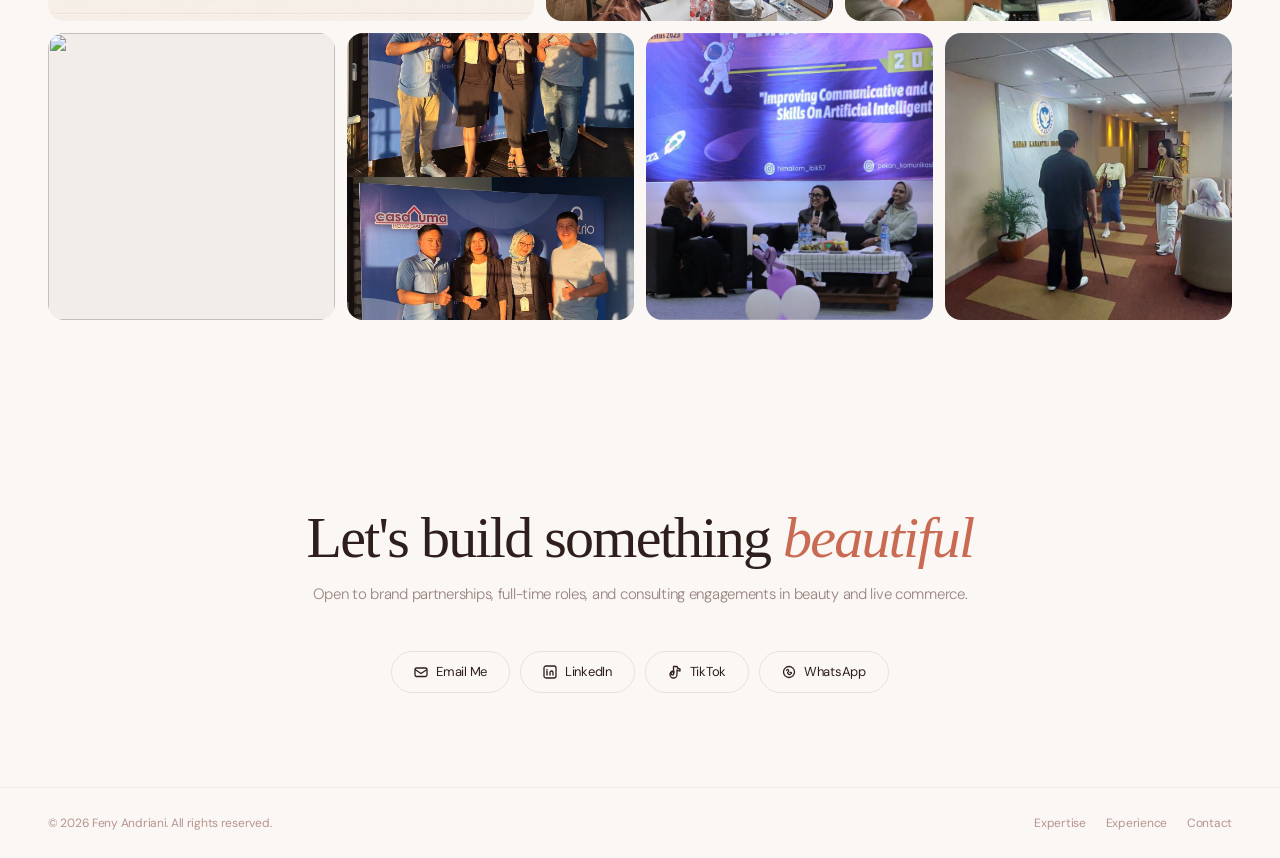
==== commit 8b0a765d: "stlye: add" ====
--- a/index.html
+++ b/index.html
@@ -139,10 +139,7 @@
     <!-- TIKTOK AFFILIATE -->
     <div class="skill-cell reveal">
       <div class="skill-icon-wrap">
-        <svg viewBox="0 0 24 24" fill="none" xmlns="http://www.w3.org/2000/svg">
-          <rect x="3" y="3" width="18" height="18" rx="4" stroke="rgba(250,247,244,0.4)" stroke-width="1.2"/>
-          <path d="M14.5 7c.4 1.4 1.6 2.2 2.8 2.2v1.8c-.9 0-1.8-.3-2.5-.8V14c0 2-1.6 3.6-3.6 3.6S7.6 16 7.6 14s1.6-3.6 3.6-3.6c.15 0 .3 0 .45.02v1.88A1.72 1.72 0 1011.2 14V7h2.3v.02L14.5 7z" fill="rgba(250,247,244,0.8)"/>
-        </svg>
+        <img src="assets/icon_tools/tiktok.svg" alt="TikTok" >
       </div>
       <div class="skill-name">TikTok Affiliate</div>
       <div class="skill-level">Advanced</div>
@@ -152,12 +149,7 @@
     <!-- FASTMOSS -->
     <div class="skill-cell reveal reveal-delay-1">
       <div class="skill-icon-wrap">
-        <svg viewBox="0 0 24 24" fill="none" xmlns="http://www.w3.org/2000/svg">
-          <rect x="3" y="15" width="4" height="6" rx="1" fill="rgba(250,247,244,0.3)"/>
-          <rect x="10" y="11" width="4" height="10" rx="1" fill="rgba(250,247,244,0.55)"/>
-          <rect x="17" y="7" width="4" height="14" rx="1" fill="rgba(250,247,244,0.8)"/>
-          <path d="M4 15 L11 11 L18 7" stroke="rgba(201,169,110,0.6)" stroke-width="1.3" stroke-linecap="round" stroke-dasharray="1.5 2.5"/>
-        </svg>
+        <img src="assets/icon_tools/fastmoss.png" alt="Fastmoss">
       </div>
       <div class="skill-name">Fastmoss</div>
       <div class="skill-level">Advanced</div>
@@ -167,9 +159,7 @@
     <!-- GOOGLE ANALYTICS -->
     <div class="skill-cell reveal">
       <div class="skill-icon-wrap">
-        <svg viewBox="0 0 24 24" fill="none" xmlns="http://www.w3.org/2000/svg">
-          <path d="M12 20V10M18 20V4M6 20v-4" stroke="rgba(250,247,244,0.8)" stroke-width="1.5" stroke-linecap="round"/>
-        </svg>
+        <img src="assets/icon_tools/google-analytics-svgrepo-com.svg" alt="Google Analytics">
       </div>
       <div class="skill-name">Google Analytics</div>
       <div class="skill-level">Advanced</div>
@@ -179,10 +169,7 @@
     <!-- CANVA -->
     <div class="skill-cell reveal">
       <div class="skill-icon-wrap">
-        <svg viewBox="0 0 24 24" fill="none" xmlns="http://www.w3.org/2000/svg">
-          <path d="M5 6l.6 1.4L7 8l-1.4.6L5 10l-.6-1.4L3 8l1.4-.6z" fill="rgba(201,169,110,0.7)"/>
-          <circle cx="12" cy="12" r="6" stroke="rgba(250,247,244,0.4)" stroke-width="1.2"/>
-        </svg>
+        <img src="assets/icon_tools/canva.webp" alt="Canva"style="width:62px; height:62px;" >
       </div>
       <div class="skill-name">Canva</div>
       <div class="skill-level">Expert</div>
@@ -192,10 +179,7 @@
     <!-- CAPCUT -->
     <div class="skill-cell reveal">
       <div class="skill-icon-wrap">
-        <svg viewBox="0 0 24 24" fill="none" xmlns="http://www.w3.org/2000/svg">
-          <rect x="4" y="4" width="16" height="16" rx="2" stroke="rgba(250,247,244,0.5)" stroke-width="1.2"/>
-          <path d="M9 16V8l7 4-7 4z" fill="rgba(250,247,244,0.8)"/>
-        </svg>
+        <img src="assets/icon_tools/capcut-svgrepo-com.svg" alt="CapCut">
       </div>
       <div class="skill-name">CapCut</div>
       <div class="skill-level">Expert</div>
@@ -205,11 +189,7 @@
     <!-- GOOGLE SHEETS / EXCEL -->
     <div class="skill-cell reveal">
       <div class="skill-icon-wrap">
-        <svg viewBox="0 0 24 24" fill="none" xmlns="http://www.w3.org/2000/svg">
-          <rect x="4" y="4" width="16" height="16" rx="1" stroke="rgba(250,247,244,0.4)" stroke-width="1.2"/>
-          <line x1="4" y1="10" x2="20" y2="10" stroke="rgba(250,247,244,0.4)" stroke-width="1.2"/>
-          <line x1="10" y1="4" x2="10" y2="20" stroke="rgba(250,247,244,0.4)" stroke-width="1.2"/>
-        </svg>
+        <img src="assets/icon_tools/g-sheets.png" alt="Google Sheets" style="width:32px; height:32px;">
       </div>
       <div class="skill-name">Google Sheets</div>
       <div class="skill-level">Expert</div>
@@ -219,10 +199,7 @@
     <!-- GOOGLE SLIDES / PPT -->
     <div class="skill-cell reveal">
       <div class="skill-icon-wrap">
-        <svg viewBox="0 0 24 24" fill="none" xmlns="http://www.w3.org/2000/svg">
-          <path d="M4 6h16v10H4z" stroke="rgba(250,247,244,0.6)" stroke-width="1.2"/>
-          <path d="M8 20l2-4M16 20l-2-4" stroke="rgba(250,247,244,0.4)" stroke-width="1.2"/>
-        </svg>
+        <img src="assets/icon_tools/g-slides.png" alt="Google Slides" style="width:42px; height:42px;">
       </div>
       <div class="skill-name">Google Slides</div>
       <div class="skill-level">Expert</div>
@@ -232,10 +209,7 @@
     <!-- GOOGLE DOCS / WORD -->
     <div class="skill-cell reveal">
       <div class="skill-icon-wrap">
-        <svg viewBox="0 0 24 24" fill="none" xmlns="http://www.w3.org/2000/svg">
-          <path d="M6 4h12l4 4v12a2 2 0 01-2 2H6a2 2 0 01-2-2V6a2 2 0 012-2z" stroke="rgba(250,247,244,0.5)" stroke-width="1.2"/>
-          <path d="M8 8h4M8 12h8M8 16h8" stroke="rgba(250,247,244,0.7)" stroke-width="1.2" stroke-linecap="round"/>
-        </svg>
+       <img src="assets/icon_tools/g-docs.png" alt="Google Docs" style="width:52px; height:52px;">
       </div>
       <div class="skill-name">Google Docs</div>
       <div class="skill-level">Expert</div>
@@ -245,13 +219,7 @@
     <!-- Live streaming / broadcast waves -->
     <div class="skill-cell">
       <div class="skill-icon-wrap">
-        <svg viewBox="0 0 24 24" fill="none" xmlns="http://www.w3.org/2000/svg">
-          <circle cx="12" cy="12" r="2.8" fill="rgba(250,247,244,0.85)"/>
-          <path d="M7.8 7.8a6 6 0 000 8.4" stroke="rgba(250,247,244,0.55)" stroke-width="1.4" stroke-linecap="round"/>
-          <path d="M16.2 7.8a6 6 0 010 8.4" stroke="rgba(250,247,244,0.55)" stroke-width="1.4" stroke-linecap="round"/>
-          <path d="M4.9 4.9a10 10 0 000 14.2" stroke="rgba(250,247,244,0.25)" stroke-width="1.3" stroke-linecap="round"/>
-          <path d="M19.1 4.9a10 10 0 010 14.2" stroke="rgba(250,247,244,0.25)" stroke-width="1.3" stroke-linecap="round"/>
-        </svg>
+       <img src="assets/icon_tools/live.png" alt="Live Commerce" style="width:62px; height:62px;">
       </div>
       <div class="skill-name">Live Commerce</div>
       <div class="skill-level">Expert</div>
@@ -261,11 +229,7 @@
     <!-- METAS BUSINESS SUITE -->
     <div class="skill-cell reveal">
       <div class="skill-icon-wrap">
-        <svg viewBox="0 0 24 24" fill="none" xmlns="http://www.w3.org/2000/svg">
-          <circle cx="12" cy="12" r="9" stroke="rgba(250,247,244,0.4)" stroke-width="1.2"/>
-          <path d="M12 8v8M8 12h8" stroke="rgba(250,247,244,0.8)" stroke-width="1.5" stroke-linecap="round"/>
-          <path d="M12 12m-3 0a3 3 0 1 0 6 0a3 3 0 1 0 -6 0" stroke="rgba(201,169,110,0.6)" stroke-width="1.2"/>
-        </svg>
+        <img src="assets/icon_tools/meta-svgrepo-com.svg" alt="Meta Business Suite">
       </div>
       <div class="skill-name">Meta Business Suite</div>
       <div class="skill-level">Intermediate</div>
@@ -275,11 +239,7 @@
     <!-- SPROUT SOCIAL -->
     <div class="skill-cell reveal">
       <div class="skill-icon-wrap">
-        <svg viewBox="0 0 24 24" fill="none" xmlns="http://www.w3.org/2000/svg">
-          <path d="M12 3v3M12 18v3M3 12h3M18 12h3" stroke="rgba(250,247,244,0.4)" stroke-width="1.2"/>
-          <circle cx="12" cy="12" r="4" fill="rgba(250,247,244,0.7)"/>
-          <path d="M12 8a4 4 0 0 1 4 4" stroke="rgba(201,169,110,0.8)" stroke-width="1.5" stroke-linecap="round"/>
-        </svg>
+       <img src="assets/icon_tools/sprout.png" alt="Sprout Social" style="width:62px; height:62px;">
       </div>
       <div class="skill-name">Sprout Social</div>
       <div class="skill-level">Intermediate</div>
@@ -289,12 +249,7 @@
     <!-- MICROSOFT OFFICE (EXPERT) -->
     <div class="skill-cell reveal">
       <div class="skill-icon-wrap">
-        <svg viewBox="0 0 24 24" fill="none" xmlns="http://www.w3.org/2000/svg">
-          <rect x="5" y="5" width="6" height="6" rx="1" fill="rgba(250,247,244,0.7)"/>
-          <rect x="13" y="5" width="6" height="6" rx="1" fill="rgba(250,247,244,0.4)"/>
-          <rect x="5" y="13" width="6" height="6" rx="1" fill="rgba(250,247,244,0.4)"/>
-          <rect x="13" y="13" width="6" height="6" rx="1" fill="rgba(201,169,110,0.6)"/>
-        </svg>
+        <img src="assets/icon_tools/microsoft-svgrepo-com.svg" alt="Microsoft Office" >
       </div>
       <div class="skill-name">Microsoft Office</div>
       <div class="skill-level">Expert</div>
@@ -334,10 +289,48 @@
           <span class="lh-tag">High Endurance</span>
           <span class="lh-tag">Global Brand</span>
         </div>
-        <div class="lh-cta">
+        <!-- <div class="lh-cta">
           Lihat Detail
           <svg viewBox="0 0 14 14" fill="none"><path d="M2 7h10M8 3l4 4-4 4" stroke="currentColor" stroke-width="1.4" stroke-linecap="round" stroke-linejoin="round"/></svg>
-        </div>
+          <a href="" class="btn-primary">play video</a>
+        </div> -->
+        <div class="lh-cta-wrap">
+
+          <div class="lh-cta">
+            Lihat Detail
+            <svg viewBox="0 0 14 14" fill="none">
+              <path 
+                d="M2 7h10M8 3l4 4-4 4" 
+                stroke="currentColor" 
+                stroke-width="1.4" 
+                stroke-linecap="round" 
+                stroke-linejoin="round"
+              />
+            </svg>
+          </div>
+
+          <a href="https://drive.google.com/file/d/1TdkHqqY5Q2oXoGC-ScqG9Ey9E1FAfVVy/view?usp=drive_link" target="_blank" class="lh-video-btn">
+            <svg viewBox="0 0 24 24" fill="none">
+              <path 
+                d="M9 8.5v7l6-3.5-6-3.5z" 
+                stroke="currentColor" 
+                stroke-width="1.5" 
+                stroke-linejoin="round"
+              />
+              <circle 
+                cx="12" 
+                cy="12" 
+                r="9" 
+                stroke="currentColor" 
+                stroke-width="1.5"
+              />
+            </svg>
+
+            Play Video
+          </a>
+
+        </div>
+        
       </div>
     </div>
 
@@ -359,9 +352,41 @@
           <span class="lh-tag">Healthcare</span>
           <span class="lh-tag">Edukasi</span>
         </div>
-        <div class="lh-cta">
-          Lihat Detail
-          <svg viewBox="0 0 14 14" fill="none"><path d="M2 7h10M8 3l4 4-4 4" stroke="currentColor" stroke-width="1.4" stroke-linecap="round" stroke-linejoin="round"/></svg>
+        <div class="lh-cta-wrap">
+
+          <div class="lh-cta">
+            Lihat Detail
+            <svg viewBox="0 0 14 14" fill="none">
+              <path 
+                d="M2 7h10M8 3l4 4-4 4" 
+                stroke="currentColor" 
+                stroke-width="1.4" 
+                stroke-linecap="round" 
+                stroke-linejoin="round"
+              />
+            </svg>
+          </div>
+
+          <a href="https://drive.google.com/file/d/1WAlrZyHYzUIrK5abFaCF-INCEwphF_E4/view?usp=sharing" target="_blank" class="lh-video-btn">
+            <svg viewBox="0 0 24 24" fill="none">
+              <path 
+                d="M9 8.5v7l6-3.5-6-3.5z" 
+                stroke="currentColor" 
+                stroke-width="1.5" 
+                stroke-linejoin="round"
+              />
+              <circle 
+                cx="12" 
+                cy="12" 
+                r="9" 
+                stroke="currentColor" 
+                stroke-width="1.5"
+              />
+            </svg>
+
+            Play Video
+          </a>
+
         </div>
       </div>
     </div>
@@ -384,9 +409,41 @@
           <span class="lh-tag">Fast Learner</span>
           <span class="lh-tag">Engagement</span>
         </div>
-        <div class="lh-cta">
-          Lihat Detail
-          <svg viewBox="0 0 14 14" fill="none"><path d="M2 7h10M8 3l4 4-4 4" stroke="currentColor" stroke-width="1.4" stroke-linecap="round" stroke-linejoin="round"/></svg>
+        <div class="lh-cta-wrap">
+
+          <div class="lh-cta">
+            Lihat Detail
+            <svg viewBox="0 0 14 14" fill="none">
+              <path 
+                d="M2 7h10M8 3l4 4-4 4" 
+                stroke="currentColor" 
+                stroke-width="1.4" 
+                stroke-linecap="round" 
+                stroke-linejoin="round"
+              />
+            </svg>
+          </div>
+
+          <!-- <a href="https://drive.google.com/drive/folders/1Augf4ZV_DBoOmVNBBWcXRu9T2jmk5Cux" target="_blank" class="lh-video-btn">
+            <svg viewBox="0 0 24 24" fill="none">
+              <path 
+                d="M9 8.5v7l6-3.5-6-3.5z" 
+                stroke="currentColor" 
+                stroke-width="1.5" 
+                stroke-linejoin="round"
+              />
+              <circle 
+                cx="12" 
+                cy="12" 
+                r="9" 
+                stroke="currentColor" 
+                stroke-width="1.5"
+              />
+            </svg>
+
+            Play Video
+          </a> -->
+
         </div>
       </div>
     </div>
@@ -410,9 +467,41 @@
           <span class="lh-tag">Empatik</span>
           <span class="lh-tag">Trust Building</span>
         </div>
-        <div class="lh-cta">
-          Lihat Detail
-          <svg viewBox="0 0 14 14" fill="none"><path d="M2 7h10M8 3l4 4-4 4" stroke="currentColor" stroke-width="1.4" stroke-linecap="round" stroke-linejoin="round"/></svg>
+        <div class="lh-cta-wrap">
+
+          <div class="lh-cta">
+            Lihat Detail
+            <svg viewBox="0 0 14 14" fill="none">
+              <path 
+                d="M2 7h10M8 3l4 4-4 4" 
+                stroke="currentColor" 
+                stroke-width="1.4" 
+                stroke-linecap="round" 
+                stroke-linejoin="round"
+              />
+            </svg>
+          </div>
+
+          <!-- <a href="https://drive.google.com/drive/folders/1Augf4ZV_DBoOmVNBBWcXRu9T2jmk5Cux" target="_blank" class="lh-video-btn">
+            <svg viewBox="0 0 24 24" fill="none">
+              <path 
+                d="M9 8.5v7l6-3.5-6-3.5z" 
+                stroke="currentColor" 
+                stroke-width="1.5" 
+                stroke-linejoin="round"
+              />
+              <circle 
+                cx="12" 
+                cy="12" 
+                r="9" 
+                stroke="currentColor" 
+                stroke-width="1.5"
+              />
+            </svg>
+
+            Play Video
+          </a> -->
+
         </div>
       </div>
     </div>
@@ -436,9 +525,41 @@
           <span class="lh-tag">Sanitary</span>
           <span class="lh-tag">Fast Adapt</span>
         </div>
-        <div class="lh-cta">
-          Lihat Detail
-          <svg viewBox="0 0 14 14" fill="none"><path d="M2 7h10M8 3l4 4-4 4" stroke="currentColor" stroke-width="1.4" stroke-linecap="round" stroke-linejoin="round"/></svg>
+        <div class="lh-cta-wrap">
+
+          <div class="lh-cta">
+            Lihat Detail
+            <svg viewBox="0 0 14 14" fill="none">
+              <path 
+                d="M2 7h10M8 3l4 4-4 4" 
+                stroke="currentColor" 
+                stroke-width="1.4" 
+                stroke-linecap="round" 
+                stroke-linejoin="round"
+              />
+            </svg>
+          </div>
+
+          <!-- <a href="https://drive.google.com/drive/folders/1Augf4ZV_DBoOmVNBBWcXRu9T2jmk5Cux" target="_blank" class="lh-video-btn">
+            <svg viewBox="0 0 24 24" fill="none">
+              <path 
+                d="M9 8.5v7l6-3.5-6-3.5z" 
+                stroke="currentColor" 
+                stroke-width="1.5" 
+                stroke-linejoin="round"
+              />
+              <circle 
+                cx="12" 
+                cy="12" 
+                r="9" 
+                stroke="currentColor" 
+                stroke-width="1.5"
+              />
+            </svg>
+
+            Play Video
+          </a> -->
+
         </div>
       </div>
     </div>
@@ -465,8 +586,28 @@
       <div class="modal-divider"></div>
       <div class="modal-stats">
         <div class="modal-stat"><div class="modal-stat-val">8 Jam</div><div class="modal-stat-label">Per Sesi</div></div>
-        <div class="modal-stat"><div class="modal-stat-val">Sabtu–Minggu</div><div class="modal-stat-label">Jadwal Rutin</div></div>
-        <div class="modal-stat"><div class="modal-stat-val">19.00–06.00</div><div class="modal-stat-label">Jam Tayang</div></div>
+        <div class="modal-stat"><div class="modal-stat-val">Sabtu-Minggu</div><div class="modal-stat-label">Jadwal Rutin</div></div>
+        <div class="modal-stat"><div class="modal-stat-val">19.00-06.00</div><div class="modal-stat-label">Jam Tayang</div></div>
+        <!-- <div class="modal-stat"><div class="modal-stat-val">Video Live</div><a href="https://drive.google.com/file/d/1WAlrZyHYzUIrK5abFaCF-INCEwphF_E4/view?usp=drive_link" target="_blank" class="modal-stat-label">Link Streaming</a></div> -->
+          <a href="" class="lh-video-btn">
+            <svg viewBox="0 0 24 24" fill="none">
+              <path 
+                d="M9 8.5v7l6-3.5-6-3.5z" 
+                stroke="currentColor" 
+                stroke-width="1.5" 
+                stroke-linejoin="round"
+              />
+              <circle 
+                cx="12" 
+                cy="12" 
+                r="9" 
+                stroke="currentColor" 
+                stroke-width="1.5"
+              />
+            </svg>
+
+            Play Video
+          </a>
       </div>
       <div class="modal-divider"></div>
       <div class="modal-desc">Saya memiliki kesempatan untuk bekerja sama dengan brand global ternama seperti Sensodyne dan Polident, di mana saya menangani sesi live streaming intensif hingga 8 jam per hari. Saya secara konsisten mengelola live streaming setiap akhir pekan (Sabtu & Minggu, pukul 19.00 – 06.00), yang mencerminkan daya tahan kerja yang tinggi, profesionalisme, serta kemampuan untuk menjaga engagement audiens tetap stabil sepanjang sesi berdurasi panjang.</div>
@@ -626,6 +767,7 @@
   </div>
 </div>
 
+
 <!-- GALLERY -->
 <section id="gallery">
   <div class="gallery-intro reveal">
@@ -669,7 +811,38 @@
     </div>
 
   </div>
+  
+  <!-- EXTRA GALLERY -->
+<div class="gallery-grid-extra">
+
+  <div class="g-extra">
+    <img src="assets/gallery7.jpg" alt="">
+  </div>
+
+  <div class="g-extra tall">
+    <img src="assets/gallery8.jpg" alt="">
+  </div>
+
+  <div class="g-extra">
+    <img src="assets/gallery9.webp" alt="">
+  </div>
+
+  <div class="g-extra wide">
+    <img src="assets/gallery10.png" alt="">
+  </div>
+
+  <!-- <div class="g-extra">
+    <img src="assets/gallery11.jpg" alt="">
+  </div>
+
+  <div class="g-extra">
+    <img src="assets/gallery12.jpg" alt="">
+  </div> -->
+
+</div>
+
 </section>
+
 
 
 <!-- CONTACT -->
--- a/style.css
+++ b/style.css
@@ -293,10 +293,30 @@
     transition: background 0.2s;
   }
   .skill-cell:hover { background: #8c4840; }
-  .skill-icon-wrap {
+  /* .skill-icon-wrap {
     width: 36px; height: 36px; border-radius: 10px;
     background: rgba(250,247,244,0.07);
     display: flex; align-items: center; justify-content: center; flex-shrink: 0;
+  } */
+  .skill-icon-wrap{
+    width:56px;
+    height:56px;
+    border-radius:18px;
+
+    display:flex;
+    align-items:center;
+    justify-content:center;
+
+    background:var(--blush);
+    background:rgba(250,247,244,0.08);
+    border:1px solid rgba(250,247,244,0.08);
+  }
+
+  .skill-icon-wrap img{
+    width:28px;
+    height:28px;
+    object-fit:contain;
+    display:block;
   }
   .skill-icon-wrap svg { width: 18px; height: 18px; }
   .skill-name { font-size: 13px; color: var(--cream); font-weight: 400; }
@@ -560,7 +580,7 @@
   }
   .lh-tags { display: flex; flex-wrap: wrap; gap: 5px; margin-top: auto; padding-top: 8px; }
   .lh-tag { font-size: 10px; padding: 3px 10px; border-radius: 8px; background: rgba(196,163,154,0.12); color: var(--rose); }
-  .lh-cta {
+  /* .lh-cta {
     display: flex; align-items: center; gap: 6px;
     font-size: 12px; color: var(--terra); font-weight: 500;
     margin-top: 16px; padding-top: 16px;
@@ -568,7 +588,60 @@
     transition: gap 0.2s;
   }
   .lh-card:hover .lh-cta { gap: 10px; }
-  .lh-cta svg { width: 13px; height: 13px; }
+  .lh-cta svg { width: 13px; height: 13px; } */
+
+  .lh-cta-wrap{
+    display:flex;
+    align-items:center;
+    justify-content:space-between;
+    gap:12px;
+    margin-top:16px;
+    padding-top:16px;
+    border-top:1px solid rgba(196,163,154,0.18);
+  }
+
+  .lh-cta{
+    display:flex;
+    align-items:center;
+    gap:6px;
+    font-size:12px;
+    color:var(--terra);
+    font-weight:500;
+    transition:gap .2s;
+  }
+
+  .lh-card:hover .lh-cta{
+    gap:10px;
+  }
+
+  .lh-cta svg{
+    width:13px;
+    height:13px;
+  }
+
+  .lh-video-btn{
+    display:flex;
+    align-items:center;
+    gap:6px;
+    text-decoration:none;
+    font-size:11px;
+    color:var(--text);
+    background:rgba(196,163,154,0.12);
+    border:1px solid rgba(196,163,154,0.18);
+    padding:7px 12px;
+    border-radius:999px;
+    transition:.25s ease;
+  }
+
+  .lh-video-btn:hover{
+    transform:translateY(-1px);
+    background:rgba(196,163,154,0.18);
+  }
+
+  .lh-video-btn svg{
+    width:14px;
+    height:14px;
+  }
 
   /* ─── MODAL ─── */
   .modal-overlay {
@@ -627,13 +700,253 @@
   .modal-tags { display: flex; flex-wrap: wrap; gap: 6px; }
   .modal-tag { font-size: 11px; padding: 4px 11px; border-radius: 8px; background: rgba(196,163,154,0.12); color: var(--rose); }
 
-  @media (max-width: 700px) {
+  /* @media (max-width: 700px) {
     .modal-box { grid-template-columns: 1fr; }
     .modal-img, .modal-img-placeholder { min-height: 220px; }
     .livehost-grid { grid-template-columns: 1fr; }
     .livehost-header { flex-direction: column; align-items: flex-start; }
     .livehost-sub { text-align: left; max-width: 100%; }
+  } */
+
+  /* ───────────────── MOBILE RESPONSIVE ───────────────── */
+@media (max-width: 768px) {
+
+  /* Section */
+  #livehost {
+    padding-inline: 18px;
+  }
+
+  .livehost-header {
+    flex-direction: column;
+    align-items: flex-start;
+    gap: 18px;
+    margin-bottom: 32px;
+  }
+
+  .livehost-headline {
+    font-size: clamp(30px, 9vw, 42px);
+    line-height: 1.1;
+  }
+
+  .livehost-sub {
+    max-width: 100%;
+    text-align: left;
+    font-size: 12px;
+    line-height: 1.7;
+  }
+
+  /* Grid */
+  .livehost-grid {
+    grid-template-columns: 1fr;
+    gap: 18px;
+  }
+
+  .livehost-grid .lh-card:nth-child(4),
+  .livehost-grid .lh-card:nth-child(5) {
+    grid-column: auto;
+  }
+
+  /* Card */
+  .lh-card {
+    border-radius: 18px;
+  }
+
+  .lh-thumb {
+    aspect-ratio: 16/11;
+  }
+
+  .lh-body {
+    padding: 20px 18px 18px;
+    gap: 8px;
+  }
+
+  .lh-category {
+    font-size: 9px;
+    letter-spacing: 0.08em;
+  }
+
+  .lh-title {
+    font-size: 18px;
+    line-height: 1.25;
+  }
+
+  .lh-excerpt {
+    font-size: 12px;
+    line-height: 1.7;
+    -webkit-line-clamp: 4;
+  }
+
+  .lh-tags {
+    gap: 6px;
+    padding-top: 10px;
+  }
+
+  .lh-tag {
+    font-size: 10px;
+    padding: 4px 10px;
+  }
+
+  .lh-cta {
+    /* margin-top: 14px; */
+    padding-top: 14px;
+    font-size: 12px;
+  }
+
+  .lh-video-btn{
+    font-size:12px;
+    padding:10px 10px;
+  }
+
+  /* Brand pill */
+  .lh-brand-pill {
+    top: 12px;
+    left: 12px;
+    font-size: 10px;
+    padding: 5px 10px;
+  }
+
+  /* Modal */
+  .modal-overlay {
+    padding: 14px;
+    align-items: flex-end;
+  }
+
+  .modal-box {
+    grid-template-columns: 1fr;
+    border-radius: 22px 22px 0 0;
+    max-height: 92vh;
+    overflow-y: auto;
+  }
+
+  .modal-img,
+  .modal-img-placeholder {
+    min-height: 220px;
+    max-height: 260px;
+  }
+
+  .modal-content {
+    padding: 26px 20px 24px;
+    gap: 14px;
+  }
+
+  .modal-title {
+    font-size: 24px;
+    line-height: 1.15;
+  }
+
+  .modal-desc {
+    font-size: 13px;
+    line-height: 1.8;
+  }
+
+  .modal-stats {
+    gap: 18px;
+  }
+
+  .modal-stat-val {
+    font-size: 20px;
+  }
+
+  .modal-close {
+    top: 12px;
+    right: 12px;
+    width: 34px;
+    height: 34px;
+  }
+
+  .modal-tags {
+    gap: 7px;
+  }
+
+  .modal-tag {
+    font-size: 10px;
+  }
+
+}
+
+/* EXTRA SMALL DEVICES */
+@media (max-width: 480px) {
+
+  #livehost {
+    padding-inline: 14px;
+  }
+
+  .livehost-headline {
+    font-size: 32px;
+  }
+
+  .lh-body {
+    padding: 18px 16px;
+  }
+
+  .lh-title {
+    font-size: 17px;
+  }
+
+  .modal-title {
+    font-size: 21px;
+  }
+
+  .modal-content {
+    padding: 22px 18px;
   }
 
   
 
+}
+
+
+/* ─── EXTRA SIMPLE GALLERY ─── */
+
+.gallery-grid-extra{
+  margin-top:12px;
+
+  display:grid;
+  grid-template-columns:repeat(4,1fr);
+  gap:12px;
+}
+
+.g-extra{
+  position:relative;
+  overflow:hidden;
+  border-radius:16px;
+  background:var(--parchment);
+  aspect-ratio:1/1;
+}
+
+.g-extra img{
+  width:100%;
+  height:100%;
+  object-fit:cover;
+  display:block;
+  transition:transform .45s ease;
+}
+
+.g-extra:hover img{
+  transform:scale(1.04);
+}
+
+/* TABLET */
+@media(max-width:900px){
+
+  .gallery-grid-extra{
+    grid-template-columns:repeat(2,1fr);
+    gap:10px;
+  }
+
+}
+
+/* MOBILE */
+@media(max-width:600px){
+
+  .gallery-grid-extra{
+    grid-template-columns:1fr 1fr;
+    gap:8px;
+  }
+
+  .g-extra{
+    border-radius:12px;
+  }
+
+}
+
